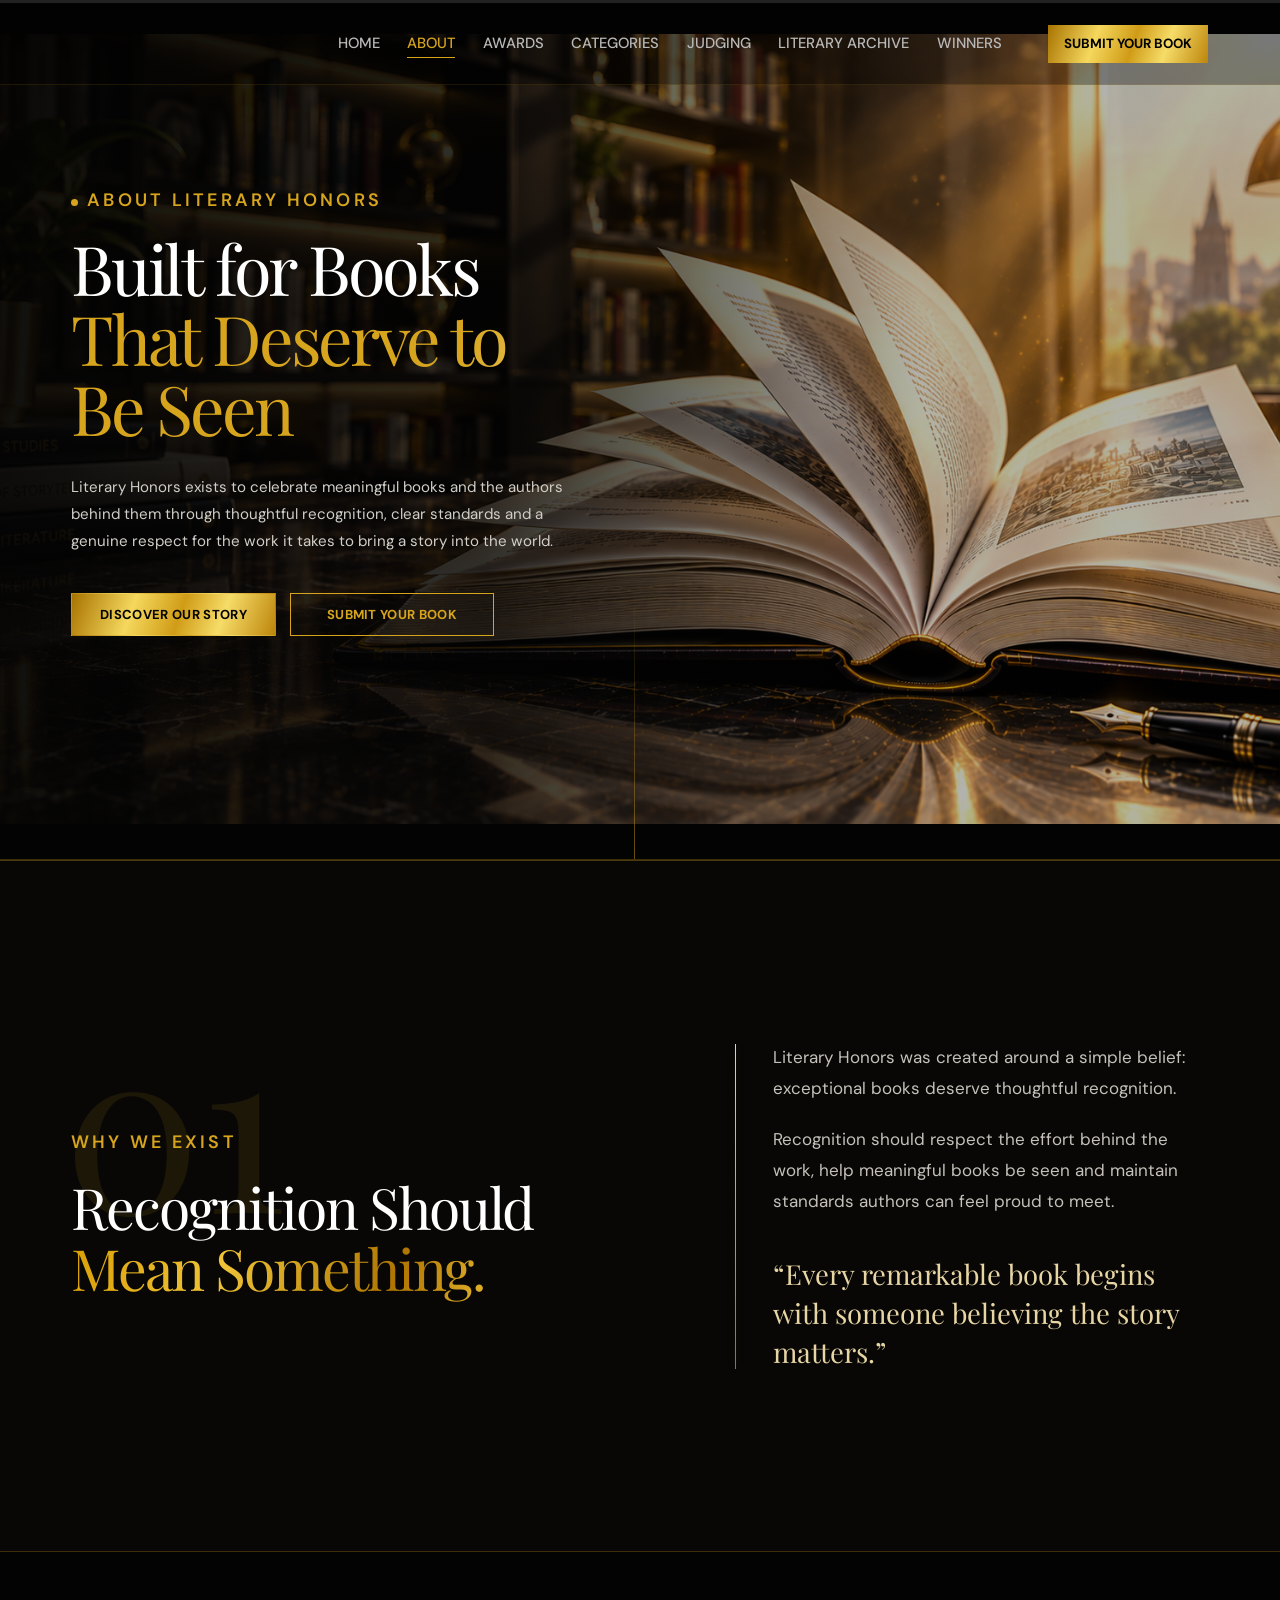
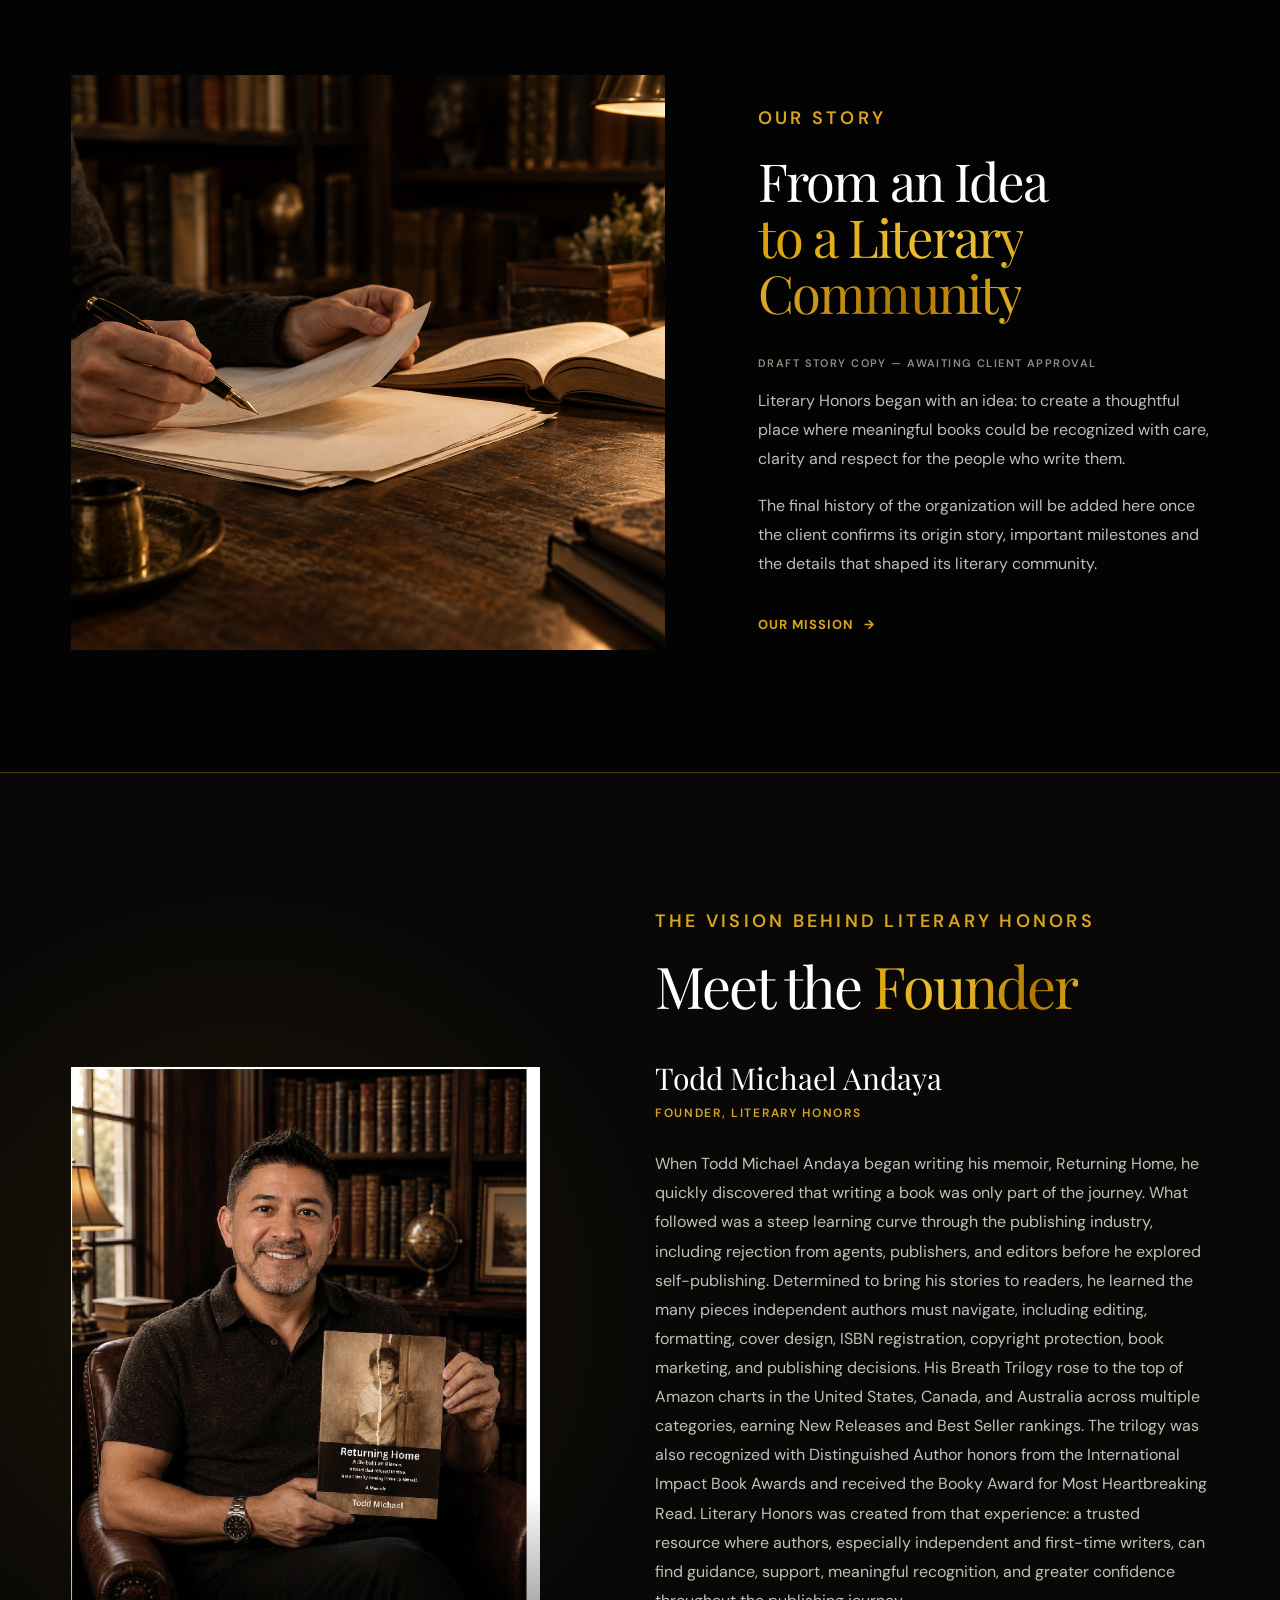
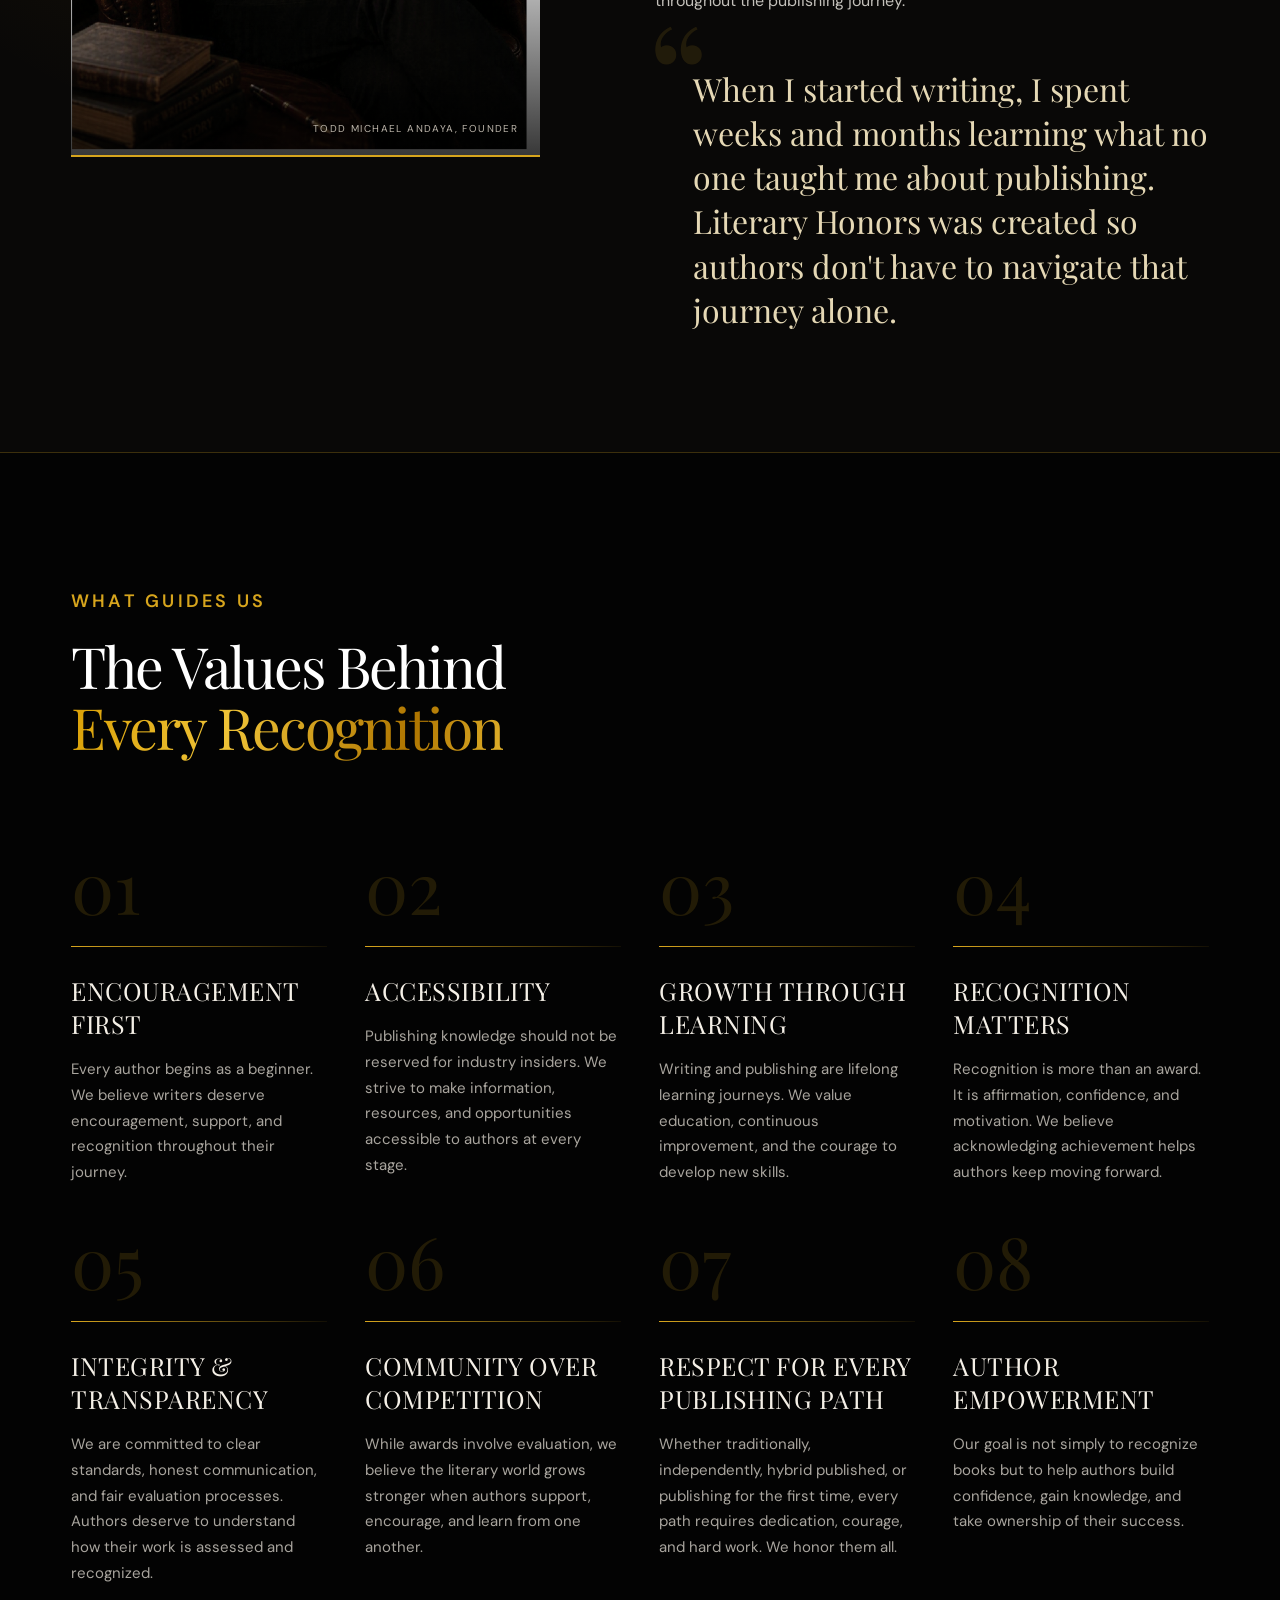
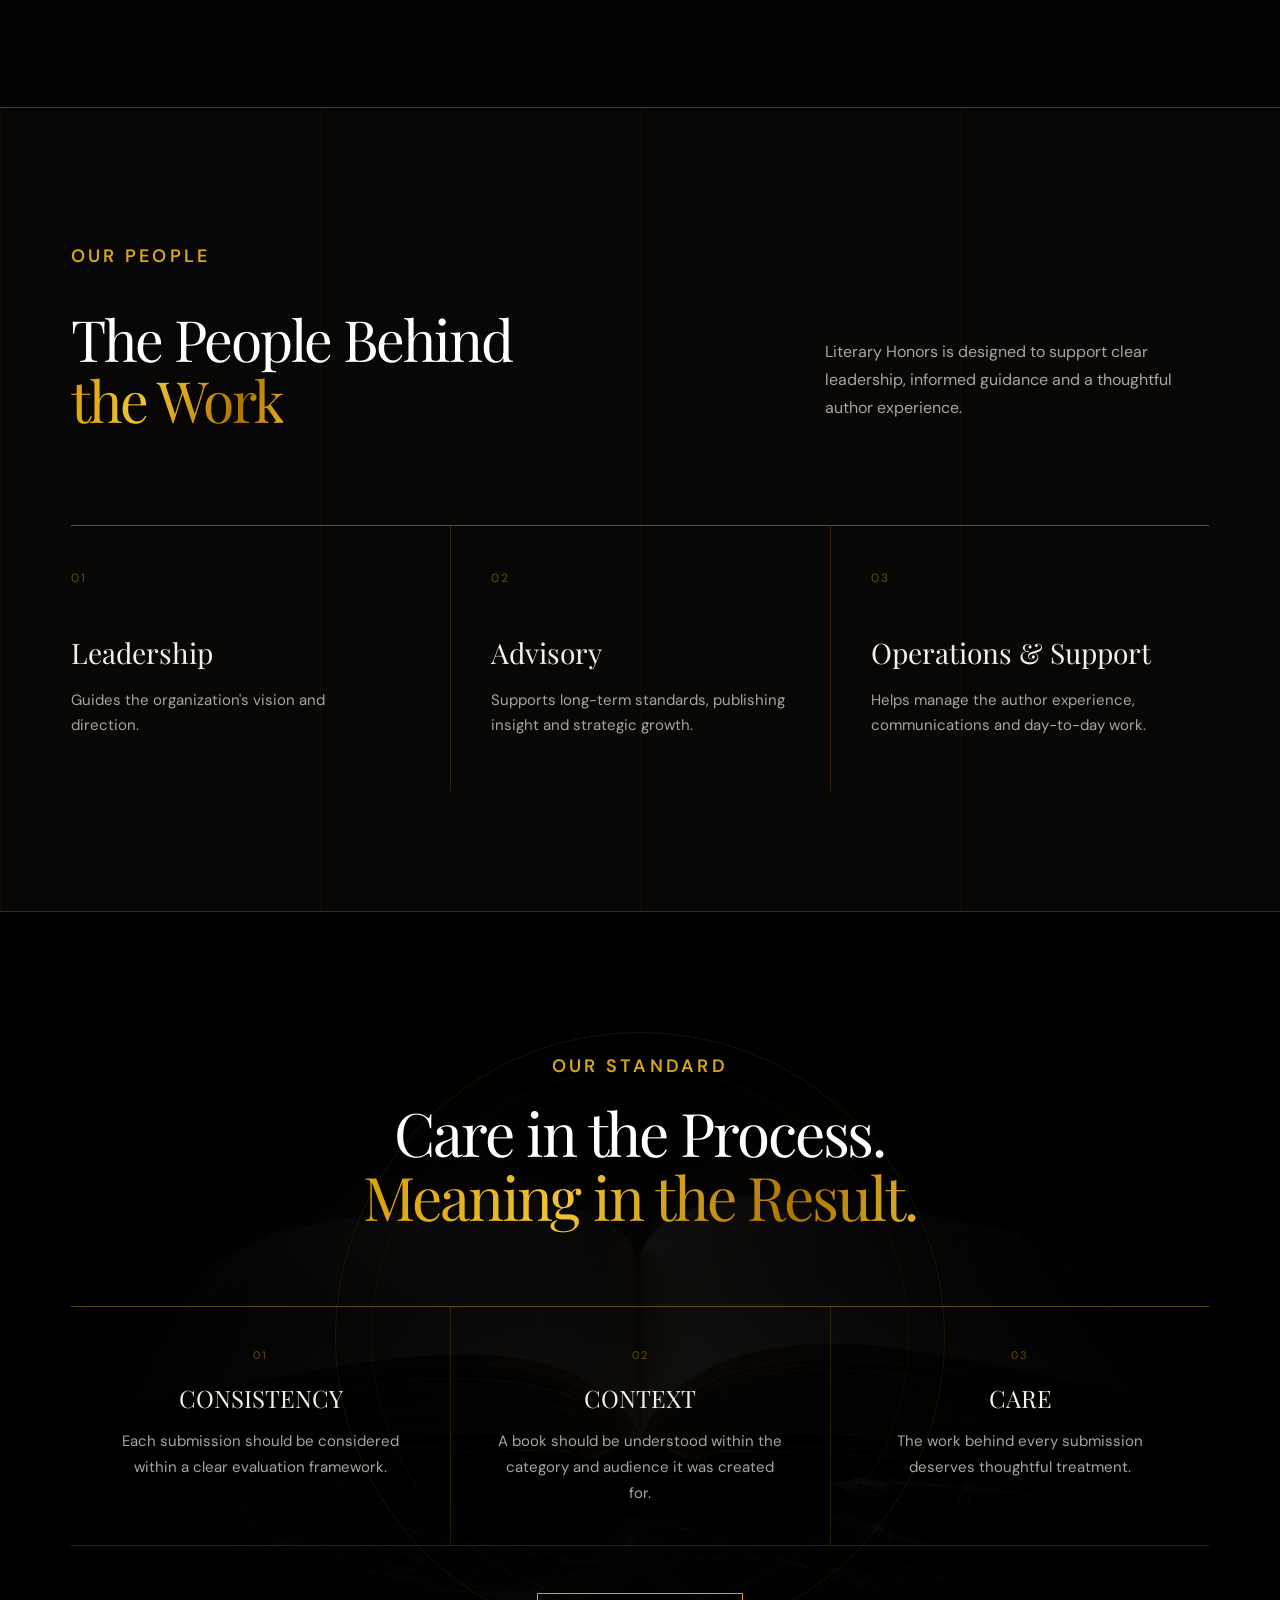
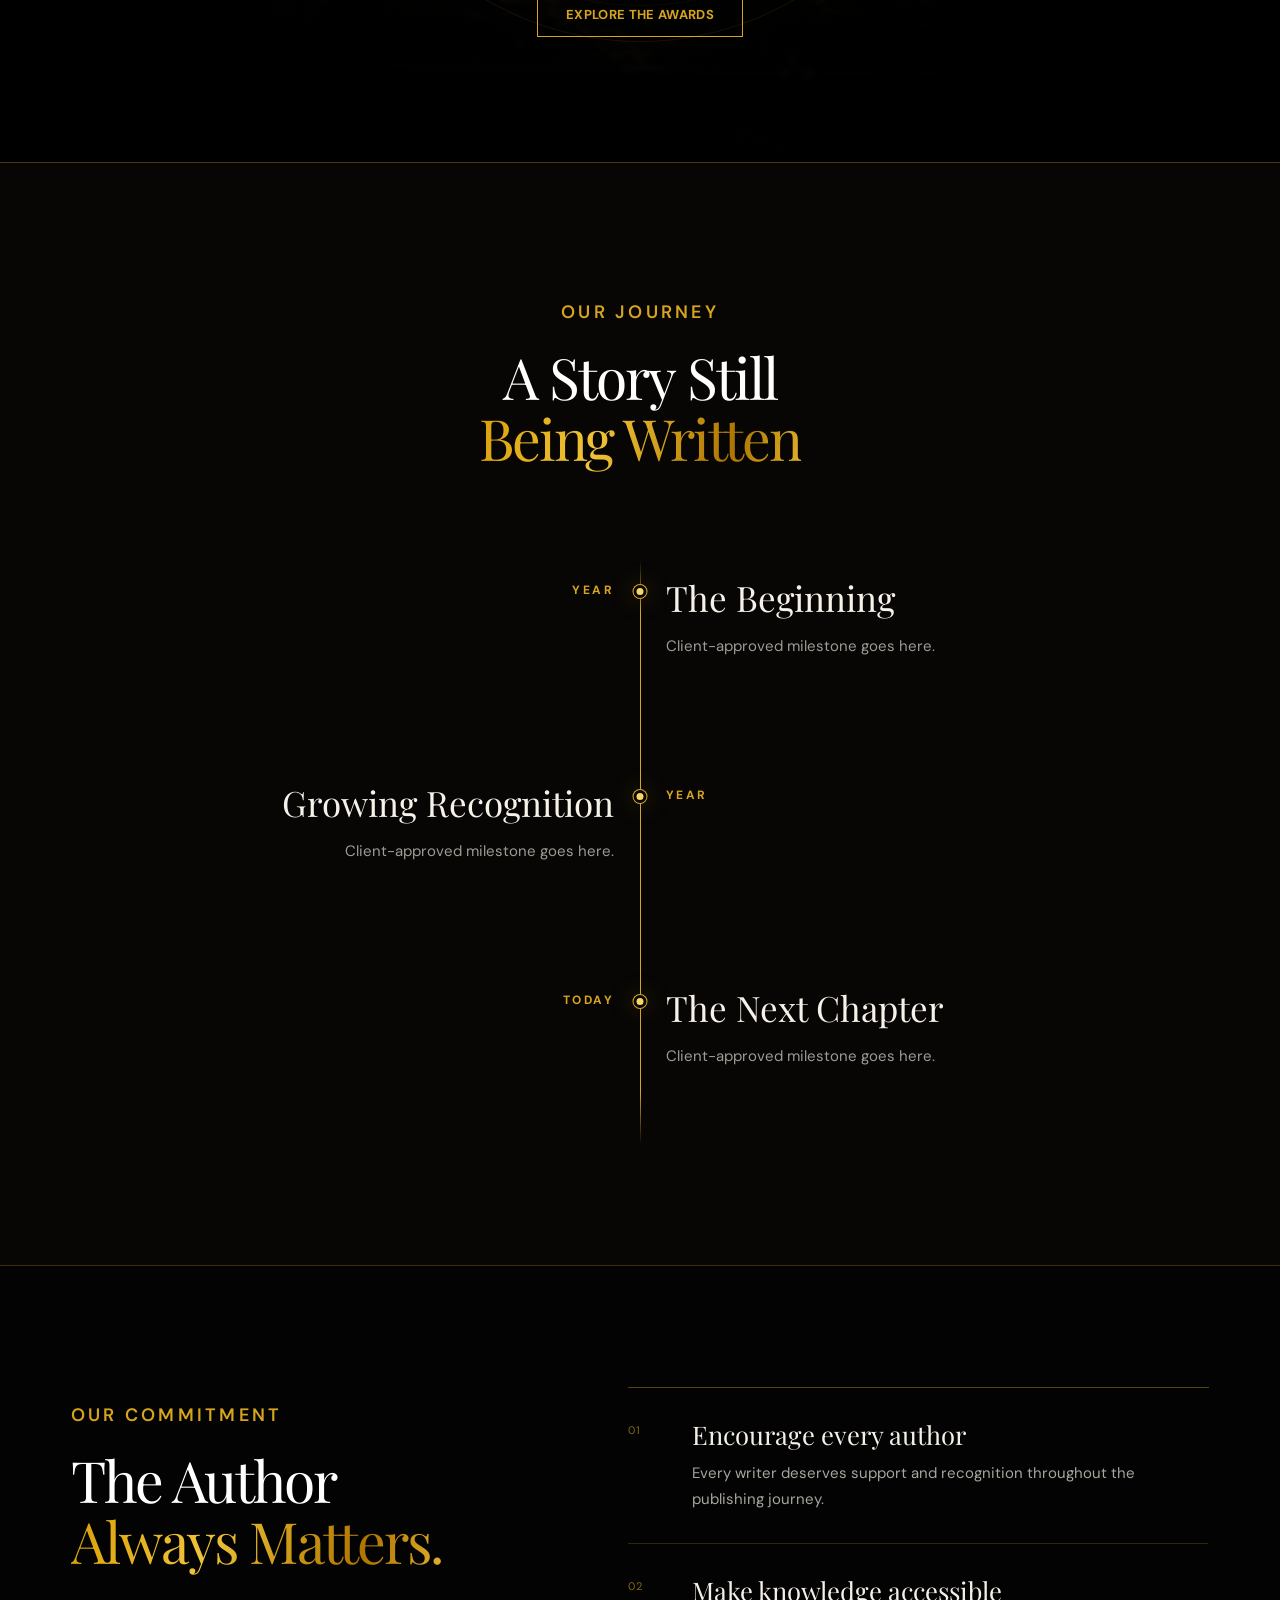
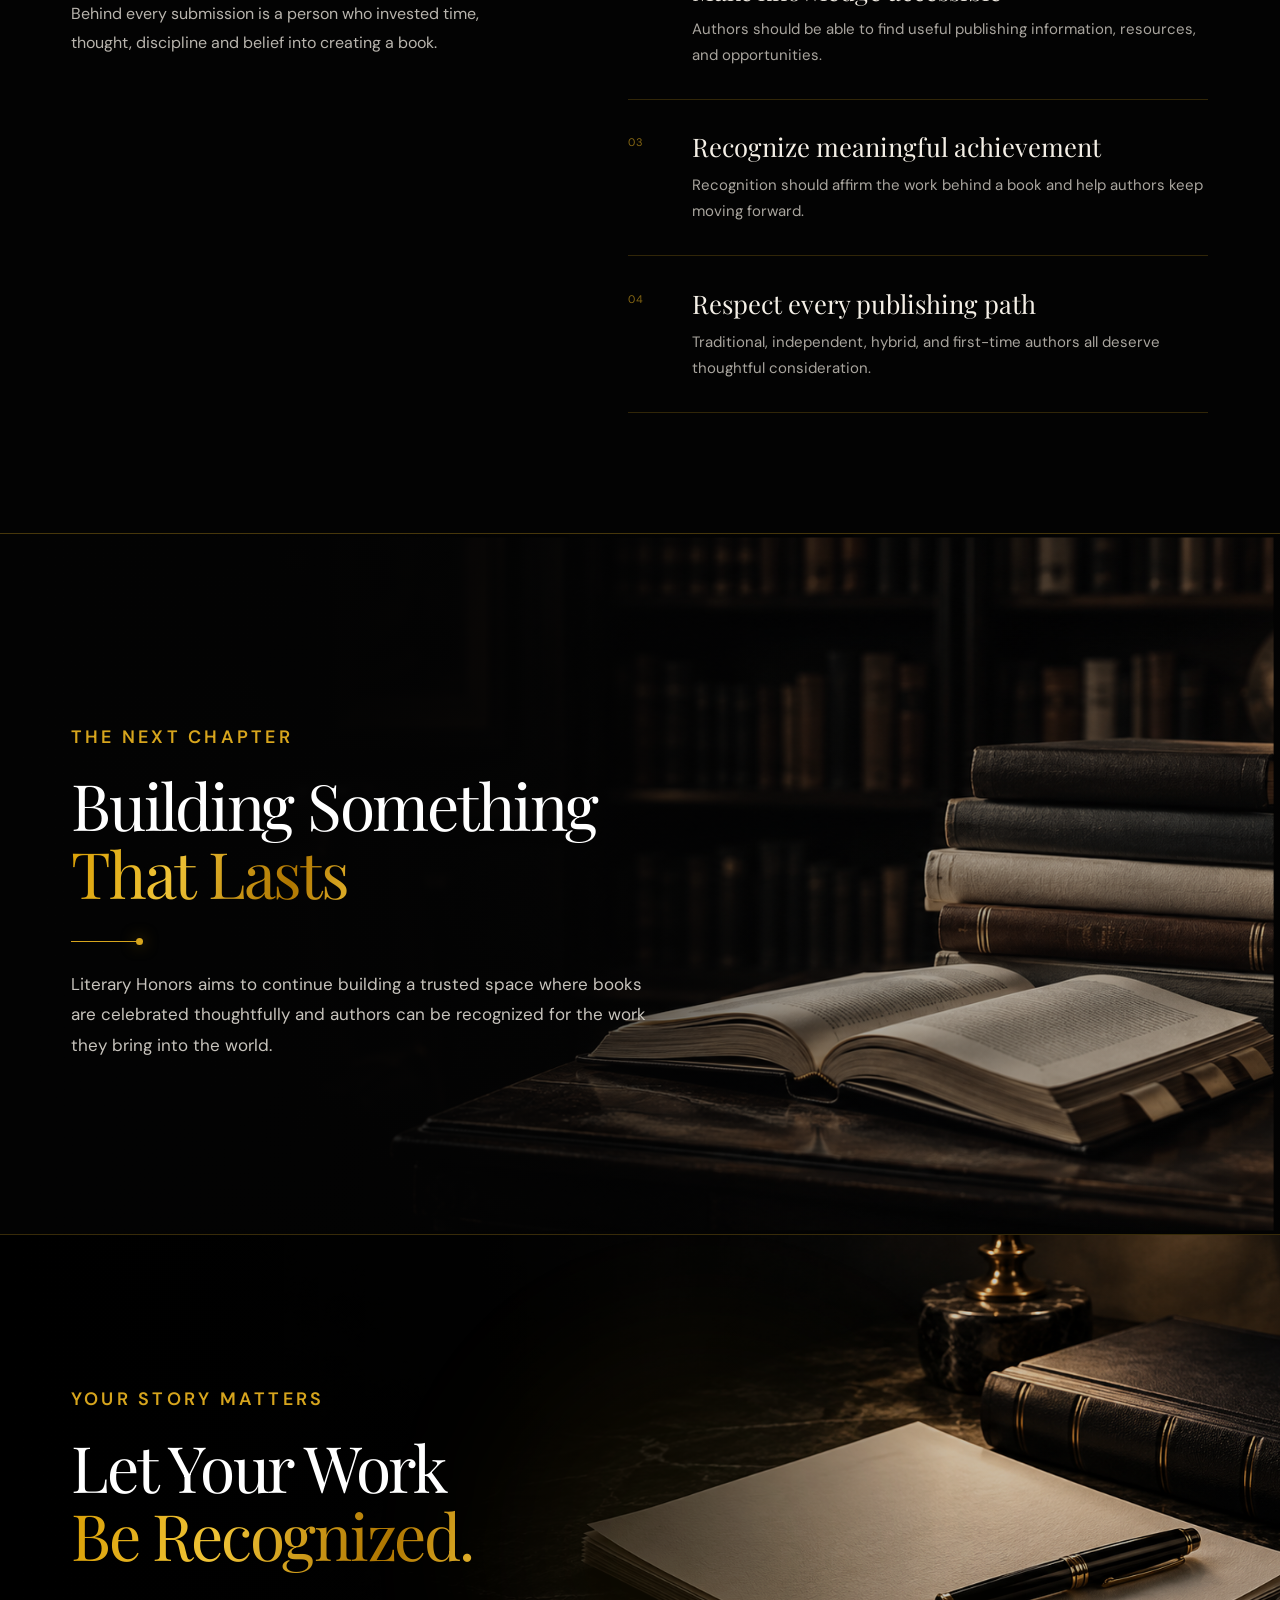
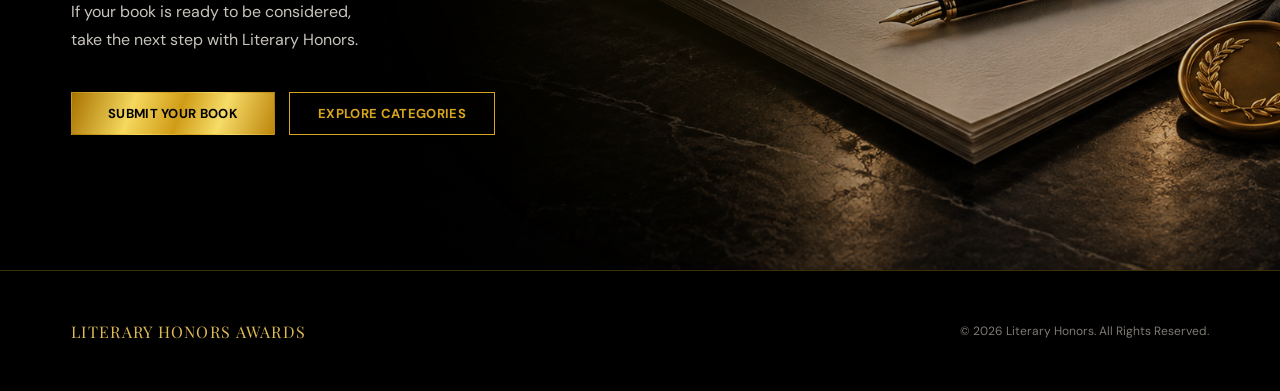
==== about.html @ 7ea488b2 "Add Literary Honors website" ====
<!doctype html>
<html lang="en">

<head>
    <meta charset="UTF-8">
    <meta name="viewport" content="width=device-width, initial-scale=1.0">
    <meta name="description" content="Learn about the purpose, values and people behind Literary Honors Book Awards.">
    <title>About | Literary Honors Book Awards</title>
    <link rel="preconnect" href="https://fonts.googleapis.com">
    <link rel="preconnect" href="https://fonts.gstatic.com" crossorigin>
    <link
        href="https://fonts.googleapis.com/css2?family=DM+Sans:wght@400;500;600;700&family=Playfair+Display:wght@400;500&display=swap"
        rel="stylesheet">
    <link rel="stylesheet" href="assets/css/style.css?v=cat-index-1">
    <link rel="stylesheet" href="assets/css/about.css">
</head>

<body class="about-page">
    <header class="site-header">
        <div class="site-container header-inner">
            <nav class="main-navigation" aria-label="Main navigation">
                <a class="navigation-link" href="index.html#home">Home</a>
                <a class="navigation-link active" href="about.html" aria-current="page">About</a>
                <a class="navigation-link" href="awards.html">Awards</a>
                <a class="navigation-link" href="categories.html">Categories</a>
                <a class="navigation-link" href="judging.html">Judging</a>
                <a class="navigation-link" href="literary-archive.html">Literary Archive</a>
                <a class="navigation-link" href="winners.html">Winners</a>
                <a class="header-cta" href="index.html#submit">Submit Your Book</a>
            </nav>
        </div>
    </header>

    <main>
        <section class="about-hero" aria-labelledby="about-hero-title">
            <div class="content-container about-hero-inner">
                <div class="about-hero-copy">
                    <p class="section-eyebrow hero-eyebrow">About Literary Honors</p>
                    <h1 id="about-hero-title">
                        <span class="hero-heading-line">Built for Books</span>
                        <span class="hero-heading-line hero-heading-gold gold-text">That Deserve to Be Seen</span>
                    </h1>
                    <!-- Placeholder brand copy; replace after client approval. -->
                    <p class="about-hero-description">Literary Honors exists to celebrate meaningful books and the
                        authors behind them through thoughtful recognition, clear standards and a genuine respect for
                        the work it takes to bring a story into the world.</p>
                    <div class="about-hero-actions">
                        <a class="button button-primary" href="#our-story">Discover Our Story</a>
                        <a class="button button-secondary" href="index.html#submit">Submit Your Book</a>
                    </div>
                </div>

                <figure class="about-hero-media" aria-hidden="true">

                    <img src="assets/images/about-open-book.png" alt="" width="1536" height="1024">

                </figure>
            </div>
        </section>

        <section class="purpose-section section-divider" aria-labelledby="purpose-title">
            <div class="content-container purpose-layout">
                <header class="purpose-heading" data-reveal="left">
                    <p class="section-eyebrow">Why We Exist</p>
                    <h2 id="purpose-title">Recognition Should<br><span class="gold-text">Mean Something.</span></h2>
                    <span class="purpose-number" aria-hidden="true">01</span>
                </header>
                <div class="purpose-copy" id="purpose-copy" data-reveal="right"></div>
            </div>
        </section>

        <section class="story-section" id="our-story" aria-labelledby="story-title">
            <div class="content-container story-layout">
                <figure class="story-media" data-reveal="scale">
                    <!-- Temporary generated imagery; replace with client-approved photography. -->
                    <img src="assets/images/about-story-placeholder.png"
                        alt="An author reviewing manuscript pages beside an open book" width="1536" height="1024"
                        loading="lazy">
                </figure>
                <div class="story-copy" data-reveal="up">
                    <p class="section-eyebrow">Our Story</p>
                    <h2 id="story-title">From an Idea<br><span class="gold-text">to a Literary Community</span></h2>
                    <div id="story-body"></div>
                    <a class="editorial-link" href="#our-standard">Our Mission <span aria-hidden="true">→</span></a>
                </div>
            </div>
        </section>

        <section class="founder-section section-divider" aria-labelledby="founder-title">
            <div class="content-container founder-layout">
                <figure class="founder-media" data-reveal="left">
                    <img src="assets/images/founder-todd-michael-andaya.png"
                        alt="Todd Michael Andaya, Founder of Literary Honors" width="650" height="950"
                        loading="lazy">
                    <figcaption>Todd Michael Andaya, Founder</figcaption>
                </figure>
                <div class="founder-copy" data-reveal="right">
                    <p class="section-eyebrow">The Vision Behind Literary Honors</p>
                    <h2 id="founder-title">Meet the <span class="gold-text">Founder</span></h2>
                    <div id="founder-details"></div>
                </div>
            </div>
        </section>

        <section class="values-section" aria-labelledby="values-title">
            <div class="content-container">
                <header class="about-section-heading" data-reveal="up">
                    <p class="section-eyebrow">What Guides Us</p>
                    <h2 id="values-title">The Values Behind<br><span class="gold-text">Every Recognition</span></h2>
                </header>
                <div class="values-grid" id="values-grid"></div>
            </div>
        </section>

        <section class="people-section section-divider" aria-labelledby="people-title">
            <div class="content-container">
                <header class="about-section-heading people-heading" data-reveal="up">
                    <p class="section-eyebrow">Our People</p>
                    <h2 id="people-title">The People Behind<br><span class="gold-text">the Work</span></h2>
                    <p>Literary Honors is designed to support clear leadership, informed guidance and a thoughtful
                        author experience.</p>
                </header>
                <div class="people-grid" id="people-grid"></div>
            </div>
        </section>

        <section class="standards-section" id="our-standard" aria-labelledby="standards-title">
            <img class="standards-backdrop" src="assets/images/about-open-book.png" alt="" width="1536" height="1024"
                loading="lazy" aria-hidden="true">
            <div class="standards-ring" aria-hidden="true"></div>
            <div class="content-container standards-inner">
                <header class="standards-heading" data-reveal="up">
                    <p class="section-eyebrow">Our Standard</p>
                    <h2 id="standards-title">Care in the Process.<br><span class="gold-text">Meaning in the
                            Result.</span></h2>
                </header>
                <div class="standards-grid" id="standards-grid"></div>
                <a class="button button-secondary" href="awards.html" data-reveal="up">Explore the Awards</a>
            </div>
        </section>

        <section class="journey-section section-divider" aria-labelledby="journey-title">
            <div class="content-container">
                <header class="about-section-heading journey-heading" data-reveal="up">
                    <p class="section-eyebrow">Our Journey</p>
                    <h2 id="journey-title">A Story Still<br><span class="gold-text">Being Written</span></h2>
                </header>
                <div class="journey-timeline" id="journey-timeline" data-reveal="fade"></div>
            </div>
        </section>

        <section class="commitment-section" aria-labelledby="commitment-title">
            <div class="content-container commitment-layout">
                <header class="commitment-heading" data-reveal="left">
                    <p class="section-eyebrow">Our Commitment</p>
                    <h2 id="commitment-title">The Author<br><span class="gold-text">Always Matters.</span></h2>
                    <p>Behind every submission is a person who invested time, thought, discipline and belief into
                        creating a book.</p>
                </header>
                <div class="commitment-list" id="commitment-list"></div>
            </div>
        </section>

        <section class="future-section section-divider" aria-labelledby="future-title">
            <img src="assets/images/categories-hero.png" alt="Open books in a warmly lit library" width="2017"
                height="780" loading="lazy">
            <div class="content-container future-inner">
                <div class="future-copy" data-reveal="scale">
                    <p class="section-eyebrow">The Next Chapter</p>
                    <h2 id="future-title">Building Something<br><span class="gold-text">That Lasts</span></h2>
                    <span class="future-rule" aria-hidden="true"></span>
                    <p id="future-body"></p>
                </div>
            </div>
        </section>

        <section class="about-final-cta" aria-labelledby="final-cta-title">
            <img src="assets/images/awards-submit-cta.png" alt="" width="1967" height="799" loading="lazy"
                aria-hidden="true">
            <div class="content-container final-cta-inner">
                <div class="final-cta-copy" data-reveal="left">
                    <p class="section-eyebrow">Your Story Matters</p>
                    <h2 id="final-cta-title">Let Your Work<br><span class="gold-text">Be Recognized.</span></h2>
                    <p>If your book is ready to be considered,<br>take the next step with Literary Honors.</p>
                    <div class="final-cta-actions">
                        <a class="button button-primary" href="index.html#submit">Submit Your Book</a>
                        <a class="button button-secondary" href="categories.html">Explore Categories</a>
                    </div>
                </div>
            </div>
        </section>
    </main>

    <footer class="site-footer">
        <div class="content-container footer-inner">
            <p>Literary Honors Awards</p>
            <span>&copy; 2026 Literary Honors. All Rights Reserved.</span>
        </div>
    </footer>

    <script src="assets/js/about-data.js" defer></script>
    <script src="assets/js/about.js" defer></script>
    <script src="assets/js/script.js" defer></script>
</body>

</html>
---- assets/css/style.css ----
:root {
    --black: #030303;
    --white: #ffffff;
    --muted-white: #d6d6d6;
    --gold: #d7a51d;
    --gold-light: #f5d85d;
    --gold-dark: #a87300;
    --content-width: 1440px;
}

*,
*::before,
*::after {
    box-sizing: border-box;
}

html {
    scroll-behavior: smooth;
}

body {
    margin: 0;
    overflow-x: hidden;
    background: var(--black);
    color: var(--white);
    font-family: "DM Sans", Arial, sans-serif;
    -webkit-font-smoothing: antialiased;
}

a {
    color: inherit;
    text-decoration: none;
}

.site-container {
    width: 100%;
    max-width: var(--content-width);
    margin-inline: auto;
    padding-inline: clamp(20px, 5.625vw, 81px);
}

.site-header {
    position: fixed;
    z-index: 1000;
    top: 0;
    right: 0;
    left: 0;
    height: clamp(63px, 6.667vw, 96px);
    border-top: 3px solid rgba(255, 255, 255, 0.13);
    border-bottom: 1px solid rgba(215, 165, 29, 0.13);
    background: rgba(0, 0, 0, 0.32);
}

.header-inner {
    display: flex;
    height: 100%;
    align-items: center;
    justify-content: flex-end;
}

.main-navigation {
    display: flex;
    align-items: center;
    gap: clamp(20px, 2.153vw, 31px);
    font-family: "DM Sans", Arial, sans-serif;
}

.navigation-link {
    position: relative;
    color: #b9b9b9;
    font-size: clamp(10px, 1.154vw, 16.62px);
    font-weight: 500;
    line-height: 1;
    text-transform: uppercase;
    transition: color 180ms ease;
}

.navigation-link:hover,
.navigation-link.active {
    color: var(--gold);
}

.navigation-link.active::after {
    position: absolute;
    right: 0;
    bottom: -7px;
    left: 0;
    height: 1px;
    background: var(--gold);
    content: "";
}

.header-cta,
.button-primary {
    background: linear-gradient(
        110deg,
        var(--gold-dark),
        var(--gold-light) 30%,
        #d09c17 53%,
        #f6dc68 73%,
        #bd850b
    );
    color: #030303;
}

.header-cta {
    display: inline-flex;
    min-width: clamp(117px, 12.292vw, 177px);
    height: clamp(28px, 2.986vw, 43px);
    white-space: nowrap;
    align-items: center;
    justify-content: center;
    margin-left: clamp(14px, 1.458vw, 21px);
    padding: clamp(7px, 0.729vw, 10.5px) clamp(12px, 1.25vw, 18px);
    font-size: clamp(9px, 1.042vw, 15px);
    font-weight: 700;
    line-height: 1;
    text-transform: uppercase;
}

.hero {
    --hero-bg-x: 0px;
    --hero-bg-y: 0px;
    --hero-mid-x: 0px;
    --hero-mid-y: 0px;
    --hero-fore-x: 0px;
    --hero-fore-y: 0px;
    --hero-light-x: 0px;
    --hero-light-y: 0px;
    --hero-specular-x: 0px;
    --hero-specular-y: 0px;
    --hero-reflection-x: 0px;
    --hero-reflection-y: 0px;
    --hero-rotate-x: 0deg;
    --hero-rotate-y: 0deg;
    position: relative;
    height: min(62.778vw, 100svh, 904px);
    min-height: 594px;
    overflow: hidden;
    isolation: isolate;
    padding-top: clamp(63px, 6.667vw, 96px);
    background-color: var(--black);
    background-image: url("../images/hero-section-image.jpeg");
    background-position: center;
    background-repeat: no-repeat;
    background-size: cover;
}

.hero-visual,
.hero-vignette {
    position: absolute;
    inset: 0;
    pointer-events: none;
}

.hero-visual {
    z-index: 0;
    overflow: hidden;
}

.hero-vignette {
    z-index: 6;
    background:
        linear-gradient(0deg, rgba(0, 0, 0, 0.32) 0%, transparent 29%),
        linear-gradient(
            90deg,
            rgba(0, 0, 0, 0.95) 0%,
            rgba(0, 0, 0, 0.82) 32%,
            rgba(0, 0, 0, 0.4) 58%,
            rgba(0, 0, 0, 0.08) 100%
        );
}

.hero-inner {
    position: relative;
    z-index: 1;
    display: flex;
    height: 100%;
    align-items: center;
    pointer-events: none;
}

.hero-content {
    margin-top: clamp(1px, 0.104vw, 1.5px);
    pointer-events: auto;
}

.hero-title {
    margin: 0;
    font-family: "Playfair Display", Georgia, serif;
    font-size: clamp(60px, 6.44vw, 92.73px);
    font-weight: 400;
    letter-spacing: clamp(-2.75px, -0.191vw, -1.8px);
    line-height: 1.046;
}

.hero-title > span {
    display: block;
}

.hero-title > span:first-child {
    min-height: 1.046em;
    white-space: nowrap;
}

.hero-title > .gold-text {
    opacity: 0;
    transform: translateY(18px);
    animation: hero-copy-enter 720ms cubic-bezier(0.22, 1, 0.36, 1) 200ms forwards;
}

.gold-text {
    background: linear-gradient(
        105deg,
        #d99f05,
        #efc337 37%,
        #ae7500 78%,
        #e1b12b
    );
    background-clip: text;
    color: transparent;
    -webkit-background-clip: text;
    -webkit-text-fill-color: transparent;
}

.hero-description {
    margin: clamp(23px, 2.431vw, 35px) 0 0;
    color: var(--white);
    font-size: clamp(13px, 1.389vw, 20px);
    font-weight: 500;
    line-height: 1.7;
    opacity: 0;
    transform: translateY(10px);
    animation: hero-copy-enter 680ms cubic-bezier(0.22, 1, 0.36, 1) 300ms forwards;
}

.hero-actions {
    display: flex;
    gap: clamp(10px, 1.042vw, 15px);
    margin-top: clamp(27px, 2.847vw, 41px);
    opacity: 0;
    transform: translateY(8px);
    animation: hero-copy-enter 640ms cubic-bezier(0.22, 1, 0.36, 1) 400ms forwards;
}

@keyframes hero-copy-enter {
    to {
        opacity: 1;
        transform: translateY(0);
    }
}

.button {
    display: inline-flex;
    height: clamp(32px, 3.403vw, 49px);
    align-items: center;
    justify-content: center;
    border: 1px solid transparent;
    font-size: clamp(11px, 1.31vw, 18.86px);
    font-weight: 700;
    line-height: 1;
    text-transform: uppercase;
    transition: filter 180ms ease, border-color 180ms ease;
}

.button-primary {
    width: clamp(165px, 17.431vw, 251px);
    padding: clamp(9px, 0.938vw, 13.5px) clamp(18px, 1.875vw, 27px);
}

.button-secondary {
    width: clamp(199px, 21.042vw, 303px);
    border-color: var(--gold);
    color: var(--gold);
    padding: clamp(8px, 0.833vw, 12px) clamp(20px, 2.083vw, 30px);
}

.header-cta:hover,
.button-primary:hover {
    filter: brightness(1.1);
}

.button-secondary:hover {
    border-color: var(--gold-light);
}

a:focus-visible {
    outline: 2px solid var(--gold-light);
    outline-offset: 3px;
}

@media (max-width: 800px) {
    .site-container {
        padding-inline: 20px;
    }

    .navigation-link {
        display: none;
    }

    .header-cta {
        margin-left: 0;
    }

    .hero {
        height: 100svh;
        min-height: 650px;
    }

    .hero-vignette {
        background: rgba(0, 0, 0, 0.42);
    }

    .hero-title {
        font-size: clamp(42px, 12vw, 58px);
        letter-spacing: -1.2px;
    }

    .hero-description {
        max-width: 430px;
    }

    .hero-description br {
        display: none;
    }
}

@media (max-width: 460px) {
    .hero-actions {
        align-items: flex-start;
        flex-direction: column;
    }
}

/* Shared homepage sections */

.svg-definitions {
    position: absolute;
    width: 0;
    height: 0;
    overflow: hidden;
}

.sr-only {
    position: absolute;
    width: 1px;
    height: 1px;
    padding: 0;
    margin: -1px;
    overflow: hidden;
    clip: rect(0, 0, 0, 0);
    white-space: nowrap;
    border: 0;
}

.content-container {
    width: 100%;
    max-width: 1440px;
    margin-inline: auto;
    padding-inline: clamp(24px, 5.556vw, 80px);
}

.section-divider {
    border-top: 1px solid rgba(215, 165, 29, 0.32);
    border-bottom: 1px solid rgba(215, 165, 29, 0.25);
}

.section-eyebrow {
    color: var(--gold);
    font-size: 18px;
    font-weight: 600;
    letter-spacing: 0.18em;
    line-height: 1.2;
    text-transform: uppercase;
    

}

.section-eyebrow.light {
    color: var(--white);
    letter-spacing: 0.3em;
}

.section-body {
    color: var(--muted-white);
    font-size: 16px;
    line-height: 1.75;
}

.stats-section {
    position: relative;
    z-index: 2;
    min-height: clamp(80px, 5.694vw, 3px);
    color: #020202;
    background: linear-gradient(100deg, #a77708 0%, #d7a51d 27%, #f3cf50 48%, #ad7909 72%, #e2b829 100%);
}

.stats-grid {
    display: grid;
    min-height: inherit;
    grid-template-columns: repeat(4, 1fr);
    align-items: center;
}

.stat-item {
    display: flex;
    padding: 12px 0;
    align-items: center;
    flex-direction: column;
    justify-content: center;
    text-align: center;
}

.stat-item strong {
    font-family: "Playfair Display", Georgia, serif;
    font-size: clamp(28px, 2.778vw, 40px);
    font-weight: 400;
    line-height: 1;
}

.stat-item strong small {
    font-size: 0.55em;
    font-weight: 400;
}

.stat-item span {
    margin-top: 10px;
    font-size: clamp(10px, 0.833vw, 12px);
    font-weight: 700;
    line-height: 1;
    text-transform: uppercase;
}

.award-value-section {
    position: relative;
    overflow: hidden;
    padding: 34px 0 112px;
    background:
        radial-gradient(circle at 50% 0%, rgba(164, 111, 0, 0.17), transparent 34%),
        #030303;
}

.section-heading.centered {
    text-align: center;
}

.ornament-line {
    position: relative;
    display: block;
    width: 250px;
    height: 12px;
    margin: 12px auto 15px;
}

.ornament-line::before,
.ornament-line::after {
    position: absolute;
    top: 5px;
    width: 46%;
    height: 1px;
    background: linear-gradient(90deg, transparent, var(--gold));
    content: "";
}

.ornament-line::before {
    left: 0;
}

.ornament-line::after {
    right: 0;
    transform: scaleX(-1);
}

.ornament-line i,
.ornament-line i::before,
.ornament-line i::after {
    position: absolute;
    width: 7px;
    height: 7px;
    border: 1px solid var(--gold);
    transform: rotate(45deg);
}

.ornament-line i {
    top: 2px;
    left: calc(50% - 3px);
}

.ornament-line i::before,
.ornament-line i::after {
    top: -1px;
    content: "";
}

.ornament-line i::before {
    left: -8px;
}

.ornament-line i::after {
    right: -8px;
}

.section-heading h2,
.categories-heading h2,
.about-copy h2,
.submit-content h2 {
    margin: 0;
    font-family: "Playfair Display", Georgia, serif;
    font-size: clamp(38px, 4.167vw, 60px);
    font-weight: 400;
    letter-spacing: -0.02em;
    line-height: 1.06;
}

.small-ornament {
    position: relative;
    display: block;
    width: 115px;
    height: 10px;
    margin: 16px auto 12px;
}

.small-ornament::before {
    position: absolute;
    top: 4px;
    left: 0;
    width: 100%;
    height: 1px;
    background: linear-gradient(90deg, transparent, var(--gold), transparent);
    content: "";
}

.small-ornament::after {
    position: absolute;
    top: 1px;
    left: calc(50% - 3px);
    width: 7px;
    height: 7px;
    border: 1px solid var(--gold);
    background: #050505;
    content: "";
    transform: rotate(45deg);
}

.section-intro {
    margin: 0;
    color: #c7c3bd;
    font-size: 16px;
    line-height: 1.6;
}

.benefit-grid {
    display: grid;
    grid-template-columns: repeat(2, minmax(0, 1fr));
    gap: 28px;
    margin-top: 34px;
}

.benefit-card {
    min-height: 650px;
    overflow: hidden;
    background: url("../images/wlh-card-back.png") center / 100% 100% no-repeat;
}

.card-content {
    display: flex;
    min-height: 650px;
    padding: 34px 57px 34px;
    flex-direction: column;
}

.card-label {
    display: inline-flex;
    width: fit-content;
    min-width: 220px;
    height: 48px;
    align-items: center;
    border: 1px solid rgba(224, 180, 64, 0.8);
    color: #e9cc7a;
    letter-spacing: 0.16em;
    text-transform: uppercase;
}

.card-label svg {
    width: 55px;
    height: 100%;
    padding: 9px 12px;
    border-right: 1px solid rgba(224, 180, 64, 0.8);
    fill: none;
    stroke: currentColor;
    stroke-linecap: round;
    stroke-linejoin: round;
    stroke-width: 1.4;
}

.card-label span {
    padding: 0 17px;
    font-size: 14px;
}

.benefit-card h3 {
    margin: 24px 0 0;
    font-family: "Playfair Display", Georgia, serif;
    font-size: clamp(28px, 2.431vw, 35px);
    font-weight: 400;
    line-height: 1.08;
}

.title-rule {
    display: block;
    width: 90px;
    height: 8px;
    margin: 17px 0 14px;
    background: linear-gradient(90deg, var(--gold) 0 43%, transparent 43% 54%, var(--gold) 54% 100%);
    opacity: 0.82;
}

.card-description {
    max-width: 410px;
    margin: 0;
    color: #d5d2cd;
    font-size: 14px;
    line-height: 1.48;
}

.benefit-list {
    display: grid;
    gap: 11px;
    margin: 24px 0 0;
    padding: 0;
    list-style: none;
}

.benefit-list li {
    display: flex;
    align-items: center;
    gap: 17px;
}

.feature-icon {
    display: inline-flex;
    width: 48px;
    height: 48px;
    flex: 0 0 48px;
    align-items: center;
    justify-content: center;
    border: 1px solid rgba(231, 194, 96, 0.72);
    border-radius: 50%;
    color: #e8bd44;
}

.feature-icon svg {
    width: 27px;
    height: 27px;
    fill: none;
    stroke: currentColor;
    stroke-linecap: round;
    stroke-linejoin: round;
    stroke-width: 1.5;
}

.benefit-list li > span:last-child {
    color: #cfcbc5;
    font-size: 12px;
    line-height: 1.35;
}

.benefit-list strong {
    display: block;
    margin-bottom: 5px;
    color: #e9c76b;
    font-size: 13px;
    font-weight: 500;
    letter-spacing: 0.1em;
    text-transform: uppercase;
}

.outline-cta {
    display: flex;
    width: min(350px, 100%);
    height: 55px;
    align-items: center;
    justify-content: space-between;
    margin-top: auto;
    padding: 0 39px;
    border: 1px solid rgba(231, 194, 96, 0.78);
    color: #e8cc81;
    font-size: 13px;
    letter-spacing: 0.18em;
    text-transform: uppercase;
    transition: border-color 180ms ease, background-color 180ms ease;
}

.outline-cta span {
    font-size: 24px;
    letter-spacing: 0;
}

.outline-cta:hover {
    border-color: var(--gold-light);
    background: rgba(215, 165, 29, 0.06);
}

.gallery-section {
    height: 500px;
    overflow: hidden;
    container-type: size;
    background: #000;
}

.gallery-section img {
    --gallery-image-height: max(100cqh, calc(100cqw * 916 / 1717));
    --gallery-image-top: calc((100cqh - var(--gallery-image-height)) * 0.49);
    --gallery-top-line-start: calc(var(--gallery-image-top) + var(--gallery-image-height) * 144 / 916);
    --gallery-top-line-end: calc(var(--gallery-image-top) + var(--gallery-image-height) * 164 / 916);
    --gallery-bottom-line-start: calc(var(--gallery-image-top) + var(--gallery-image-height) * 752 / 916);
    --gallery-bottom-line-end: calc(var(--gallery-image-top) + var(--gallery-image-height) * 773 / 916);
    width: 100%;
    height: 100%;
    object-fit: cover;
    object-position: center 49%;
    mask-image: linear-gradient(
        to bottom,
        #000 0,
        #000 var(--gallery-top-line-start), transparent var(--gallery-top-line-start),
        transparent var(--gallery-top-line-end), #000 var(--gallery-top-line-end),
        #000 var(--gallery-bottom-line-start), transparent var(--gallery-bottom-line-start),
        transparent var(--gallery-bottom-line-end), #000 var(--gallery-bottom-line-end),
        #000 100%
    );
}

.categories-section {
    position: relative;
    overflow: hidden;
    padding: 104px 0 98px;
    background:
        radial-gradient(circle at 0% 100%, rgba(178, 125, 15, 0.2), transparent 37%),
        radial-gradient(circle at 100% 0%, rgba(130, 88, 0, 0.16), transparent 34%),
        #020202;
}

.categories-heading {
    display: flex;
    align-items: flex-end;
    justify-content: space-between;
    gap: 40px;
}

.categories-heading h2 {
    margin-top: 27px;
    font-size: clamp(40px, 3.819vw, 55px);
}

.category-search {
    display: flex;
    width: 320px;
    height: 43px;
    align-items: center;
    gap: 12px;
    margin-bottom: 3px;
    padding: 0 18px;
    border: 1px solid rgba(215, 165, 29, 0.35);
    color: #9f9a93;
    background: rgba(18, 18, 18, 0.75);
    transition: border-color 200ms ease;
}

.category-search:focus-within {
    border-color: var(--gold);
}

.category-search svg {
    width: 18px;
    height: 18px;
    flex: 0 0 18px;
    fill: none;
    stroke: currentColor;
    stroke-linecap: round;
    stroke-width: 2;
}

.category-search input {
    width: 100%;
    border: 0;
    outline: 0;
    color: var(--white);
    background: transparent;
    font: inherit;
    font-size: 13px;
}

.category-search input::placeholder {
    color: #85817c;
}

.home-category-filters {
    display: flex;
    flex-wrap: wrap;
    gap: 10px;
    margin-top: 38px;
}

.home-category-filter {
    padding: 9px 22px;
    border: 1px solid rgba(215, 165, 29, 0.3);
    color: #b6b1a9;
    background: rgba(16, 16, 16, 0.9);
    font: inherit;
    font-size: 12px;
    font-weight: 600;
    letter-spacing: 0.12em;
    text-transform: uppercase;
    cursor: pointer;
    transition: color 200ms ease, border-color 200ms ease, background-color 200ms ease;
}

.home-category-filter:hover {
    border-color: rgba(231, 194, 96, 0.7);
    color: var(--white);
}

.home-category-filter.is-active {
    border-color: var(--gold);
    color: #0d0b06;
    background: var(--gold);
}

.home-category-index {
    display: grid;
    grid-template-columns: repeat(3, minmax(0, 1fr));
    gap: 0 46px;
    margin-top: 34px;
    border-top: 1px solid rgba(215, 165, 29, 0.22);
}

.home-category-row {
    display: flex;
    align-items: center;
    gap: 14px;
    padding: 15px 4px;
    border-bottom: 1px solid rgba(215, 165, 29, 0.16);
    color: #ddd8d0;
    transition: color 200ms ease, border-color 200ms ease, padding-left 200ms ease;
}

.home-category-name {
    flex: 1 1 auto;
    font-family: "Playfair Display", Georgia, serif;
    font-size: 16px;
    line-height: 1.3;
}

.home-category-type {
    flex: 0 0 auto;
    color: #7d786f;
    font-size: 10px;
    font-weight: 600;
    letter-spacing: 0.14em;
    text-transform: uppercase;
    transition: color 200ms ease;
}

.home-category-arrow {
    flex: 0 0 auto;
    color: var(--gold);
    font-size: 20px;
    font-weight: 700;
    line-height: 1;
}

.home-category-row:hover {
    border-bottom-color: var(--gold);
    color: var(--gold-light);
    padding-left: 10px;
}

.home-category-row:hover .home-category-type {
    color: #b0aa9f;
}

.no-category-results {
    margin: 40px 0 0;
    color: var(--muted-white);
    text-align: center;
}

.about-image-wrap {
    position: relative;
    margin: 0;
    overflow: hidden;
}

.about-image-wrap img {
    width: 100%;
    height: 100%;
    object-fit: cover;
    transition: transform 650ms ease;
}

.about-copy h2 {
    margin-top: 19px;
    font-size: clamp(40px, 3.611vw, 52px);
}

.about-copy > .section-body {
    max-width: 570px;
    margin: 25px 0 0;
}

.section-primary-cta {
    width: auto;
    min-width: 220px;
    margin-top: 32px;
    padding-inline: 30px;
    gap: 13px;
}

/* About */

.about-section {
    position: relative;
    overflow: hidden;
    min-height: 414px;
    padding: 0;
    isolation: isolate;
    background: #030303;
    margin: 80px 0px;
}

.about-section::before {
    position: absolute;
    z-index: -2;
    inset: 0;
    background:
        linear-gradient(90deg, rgba(2, 2, 2, 0.38) 0%, rgba(2, 2, 2, 0.38) 12%, rgba(2, 2, 2, 0.94) 14%, rgba(2, 2, 2, 0.9) 27%, rgba(2, 2, 2, 0.14) 52%, rgba(2, 2, 2, 0.38) 100%),
        linear-gradient(0deg, rgba(2, 2, 2, 0.55), transparent 38%),
        url("../images/about.png") center / cover no-repeat;
    content: "";
}

.about-layout {
    display: grid;
    min-height: 414px;
    grid-template-columns: minmax(280px, 0.78fr) minmax(360px, 1.22fr) minmax(250px, 0.72fr);
    align-items: center;
    gap: clamp(28px, 3.2vw, 48px);
    padding: 30px 70px;
}

.about-section .about-layout {
    padding-inline: 190px;
}

.about-image-wrap {
    display: none;
}

.about-copy {
    grid-column: 1;
    max-width: 390px;
}

.about-copy h2 {
    max-width: 330px;
    margin-top: 12px;
    color: #f4f0e7;
    font-size: clamp(40px, 3.5vw, 52px);
    line-height: 0.96;
}

.about-copy h2 span {
    color: var(--gold);
}

.about-copy > .section-body {
    max-width: 360px;
    margin-top: 15px;
    color: rgba(244, 240, 231, 0.74);
    font-size: 13px;
    line-height: 1.55;
}

.about-copy .section-primary-cta {
    min-width: 0;
    height: 36px;
    margin-top: 21px;
    padding-inline: 18px;
    font-size: 15px;
}

.about-quote {
    position: relative;
    isolation: isolate;
    grid-column: 3;
    justify-self: end;
    width: min(100%, 285px);
    margin: 0;
    padding: 47px 35px 42px;
    color: #302419;
    font-family: "Playfair Display", Georgia, serif;
    font-size: clamp(19px, 1.75vw, 25px);
    font-style: italic;
    line-height: 1.28;
    filter: drop-shadow(0 18px 15px rgba(0, 0, 0, 0.36));
    transform: rotate(0.7deg);
}

.about-quote .about-quote-paper {
    display: block;
    position: absolute;
    inset: 0;
    z-index: -1;
    pointer-events: none;
    background:
        linear-gradient(135deg, rgba(255, 255, 255, 0.32), transparent 42%),
        rgba(232, 217, 186, 0.82);
    clip-path: polygon(
        0 4px, 3% 2px, 7% 3px, 11% 0, 15% 2px, 20% 1px, 25% 3px,
        31% 1px, 36% 2px, 42% 0, 48% 2px, 53% 1px, 59% 3px,
        65% 1px, 71% 2px, 77% 0, 83% 2px, 89% 1px, 95% 3px,
        calc(100% - 3px) 2px,
        calc(100% - 1px) 5%, calc(100% - 3px) 10%, 100% 15%,
        calc(100% - 2px) 21%, calc(100% - 1px) 27%, calc(100% - 3px) 33%,
        100% 39%, calc(100% - 2px) 45%, calc(100% - 1px) 51%,
        calc(100% - 3px) 57%, 100% 63%, calc(100% - 2px) 69%,
        calc(100% - 1px) 75%, calc(100% - 3px) 81%, 100% 87%,
        calc(100% - 2px) 93%, calc(100% - 3px) calc(100% - 3px),
        95% calc(100% - 1px), 89% calc(100% - 3px), 83% 100%,
        77% calc(100% - 2px), 71% calc(100% - 1px), 65% calc(100% - 3px),
        59% 100%, 53% calc(100% - 2px), 48% calc(100% - 1px),
        42% calc(100% - 3px), 36% 100%, 31% calc(100% - 2px),
        25% calc(100% - 1px), 20% calc(100% - 3px), 15% 100%,
        11% calc(100% - 2px), 7% calc(100% - 1px), 3% calc(100% - 3px),
        2px calc(100% - 4px),
        1px 94%, 3px 88%, 0 82%, 2px 76%, 1px 70%, 3px 64%,
        0 58%, 2px 52%, 1px 46%, 3px 40%, 0 34%, 2px 28%,
        1px 22%, 3px 16%, 0 10%, 2px 5%
    );
}

.about-quote::before {
    position: absolute;
    top: 18px;
    left: 32px;
    color: #ad7b38;
    content: "“";
    font-size: 42px;
    font-style: normal;
    line-height: 1;
}

.about-quote::after {
    position: absolute;
    bottom: 18px;
    left: 35px;
    color: #7c6041;
    content: "LITERARY HONORS";
    font-family: "DM Sans", Arial, sans-serif;
    font-size: 7px;
    font-style: normal;
    font-weight: 700;
    letter-spacing: 0.2em;
}

.about-quote span {
    display: none;
}

/* Submission and footer */

.submit-section {
    display: flex;
    min-height: 635px;
    align-items: center;
    background:
        radial-gradient(ellipse at center, rgba(128, 88, 7, 0.13), transparent 54%),
        #030303;
}

.submit-content {
    text-align: center;
}

.submit-content h2 {
    margin-top: 29px;
    font-size: clamp(42px, 4.167vw, 60px);
}

.submit-content > p:not(.section-eyebrow) {
    margin: 29px 0 0;
    color: #bdb8b0;
    font-size: 16px;
    line-height: 1.75;
}

.submit-content .section-primary-cta {
    min-width: 192px;
    margin-top: 42px;
}

.site-footer {
    border-top: 1px solid rgba(215, 165, 29, 0.28);
    background: #000;
}

.footer-inner {
    display: flex;
    min-height: 120px;
    align-items: center;
    justify-content: space-between;
    gap: 24px;
}

.footer-inner p {
    margin: 0;
    color: #dfba54;
    font-family: "Playfair Display", Georgia, serif;
    letter-spacing: 0.08em;
    text-transform: uppercase;
}

.footer-inner span {
    color: #7e7a74;
    font-size: 12px;
}

/* Reveal animations */

.animations-ready [data-reveal] {
    opacity: 0;
    transition: opacity 700ms ease-out, transform 700ms ease-out;
}

.animations-ready [data-reveal="up"] {
    transform: translateY(18px);
}

.animations-ready [data-reveal="left"] {
    transform: translateX(-24px);
}

.animations-ready [data-reveal="right"] {
    transform: translateX(24px);
}

.animations-ready [data-reveal="scale"] {
    transform: scale(0.98);
}

.animations-ready [data-reveal].is-visible {
    opacity: 1;
    transform: translate(0) scale(1);
}

@media (max-width: 1100px) {
    .benefit-card,
    .card-content {
        min-height: 630px;
    }

    .card-content {
        padding: 32px 38px;
    }

    .about-layout {
        grid-template-columns: minmax(260px, 0.8fr) minmax(380px, 1.2fr);
    }

    .about-quote {
        grid-column: 1 / -1;
        max-width: 600px;
        margin: 10px auto 0;
        text-align: center;
    }

    .about-quote span {
        margin-inline: auto;
        transform-origin: center;
    }
}

@media (max-width: 900px) {
    .stats-grid {
        grid-template-columns: repeat(2, 1fr);
    }

    .stat-item {
        min-height: 90px;
    }

    .benefit-grid,
    .about-layout {
        grid-template-columns: 1fr;
    }

    .benefit-card,
    .card-content {
        min-height: 650px;
    }

    .gallery-section {
        height: 390px;
    }

    .home-category-index {
        grid-template-columns: repeat(2, minmax(0, 1fr));
        gap: 0 32px;
    }

    .about-copy {
        max-width: 640px;
    }

    .about-image-wrap {
        grid-row: 2;
        height: 460px;
    }

    .about-quote {
        grid-column: auto;
        grid-row: 3;
    }
}

@media (max-width: 768px) {
    .content-container {
        padding-inline: 24px;
    }

    .award-value-section,
    .categories-section,
    .about-section {
        padding-top: 70px;
        padding-bottom: 70px;
    }

    .section-heading h2,
    .categories-heading h2,
    .about-copy h2,
    .submit-content h2 {
        font-size: clamp(36px, 9vw, 48px);
    }

    .section-intro br,
    .submit-content > p br {
        display: none;
    }

    .card-content {
        padding: 32px;
    }

    .categories-heading {
        align-items: stretch;
        flex-direction: column;
    }

    .category-search {
        width: 100%;
    }

    .gallery-section {
        height: 330px;
    }

    .gallery-section img {
        object-position: center;
    }

    .about-image-wrap {
        height: 400px;
    }

    .submit-section {
        min-height: 540px;
    }

    .footer-inner {
        align-items: flex-start;
        flex-direction: column;
        justify-content: center;
    }
}

@media (max-width: 520px) {
    .stats-grid {
        grid-template-columns: 1fr 1fr;
    }

    .stat-item strong {
        font-size: 26px;
    }

    .stat-item span {
        max-width: 130px;
        line-height: 1.35;
    }

    .ornament-line {
        width: 200px;
    }

    .benefit-card,
    .card-content {
        min-height: 660px;
    }

    .card-content {
        padding: 28px 24px;
    }

    .card-label {
        min-width: 205px;
    }

    .card-description {
        font-size: 13px;
    }

    .benefit-list li {
        gap: 12px;
    }

    .feature-icon {
        width: 43px;
        height: 43px;
        flex-basis: 43px;
    }

    .outline-cta {
        height: 51px;
        padding-inline: 21px;
        font-size: 11px;
    }

    .gallery-section {
        height: 250px;
    }

    .home-category-index {
        grid-template-columns: 1fr;
    }

    .about-image-wrap {
        height: 315px;
    }

    .about-quote {
        font-size: 22px;
    }
}

@media (prefers-reduced-motion: reduce) {
    *,
    *::before,
    *::after {
        scroll-behavior: auto !important;
        animation-duration: 0.01ms !important;
        animation-iteration-count: 1 !important;
        transition-duration: 0.01ms !important;
    }

    .animations-ready [data-reveal] {
        opacity: 1;
        transform: none;
    }

    .hero-visual,
    .hero-title > span:first-child,
    .hero-title > .gold-text,
    .hero-description,
    .hero-actions {
        animation: none !important;
        transform: none;
    }

    .hero-title > span:first-child,
    .hero-title > .gold-text,
    .hero-description,
    .hero-actions {
        opacity: 1;
    }

    .about-quote span {
        transform: scaleX(1);
    }
}

@media (min-width: 901px) and (max-width: 1100px) {
    .about-layout {
        grid-template-columns: minmax(0, 0.8fr) minmax(0, 1.15fr) minmax(210px, 0.7fr);
        gap: 24px;
    }

    .about-quote {
        grid-column: 3;
        margin: 0;
    }
}






/* =========================================================
   LITERARY HONORS
   JUDGING STANDARD SECTION
   ========================================================= */


/* =========================================================
   01. MAIN JUDGING SECTION
   ========================================================= */

.judging-standard {
    position: relative;
    overflow: hidden;

    background:
        radial-gradient(
            circle at 50% 15%,
            rgba(215, 165, 29, 0.08),
            transparent 38%
        ),
        #050505;

    border-top: 1px solid rgba(215, 165, 29, 0.25);
    border-bottom: 1px solid rgba(215, 165, 29, 0.15);

    padding: 100px 0 90px;
}


/* subtle gold glow on left side */

.judging-standard::before {
    content: "";

    position: absolute;

    width: 650px;
    height: 300px;

    left: -250px;
    top: 80px;

    background:
        radial-gradient(
            ellipse,
            rgba(215, 165, 29, 0.10),
            transparent 70%
        );

    pointer-events: none;
}


/* =========================================================
   02. MAIN CONTENT CONTAINER
   ========================================================= */

.judging-standard-inner {
    position: relative;
    z-index: 2;

    width: min(1120px, calc(100% - 80px));

    margin-left: auto;
    margin-right: auto;
}


/* =========================================================
   03. TOP INTRO
   ========================================================= */

.judging-intro {
    max-width: 760px;

    margin-bottom: 58px;
}


/* small THE STANDARD text */

.judging-eyebrow {
    display: inline-block;

    margin-bottom: 18px;

    color: #8da36a;

    font-size: 10px;
    font-weight: 700;

    letter-spacing: 2.2px;
    text-transform: uppercase;
}


/* small gold line before THE STANDARD */

.judging-eyebrow::before {
    content: "";

    display: inline-block;

    width: 30px;
    height: 1px;

    margin-right: 12px;

    vertical-align: middle;

    background: #d7a51d;
}


/* main heading */

.judging-intro h2 {
    margin: 0;

    color: #f4eee2;

    font-family:
        "Cormorant Garamond",
        Georgia,
        serif;

    font-size: clamp(42px, 5vw, 66px);

    font-weight: 500;

    line-height: 0.98;

    letter-spacing: -1px;
}


/* gold part of heading */

.judging-intro h2 span {
    color: #d7a51d;
}


/* intro paragraph */

.judging-intro p {
    max-width: 700px;

    margin: 22px 0 0;

    color: rgba(255, 255, 255, 0.72);

    font-family: Arial, sans-serif;

    font-size: 14px;

    line-height: 1.8;
}


/* =========================================================
   04. THREE STEP PROCESS
   ========================================================= */

.judging-process-grid {
    display: grid;

    grid-template-columns:
        repeat(3, 1fr);

    gap: 28px;

    margin-bottom: 62px;
}


/* each process column */

.judging-process-card {
    position: relative;

    padding:
        0
        20px
        20px
        4px;

    border-top:
        1px solid
        rgba(215, 165, 29, 0.55);
}


/* small gold line on top */

.judging-process-card::after {
    content: "";

    position: absolute;

    top: -1px;
    left: 0;

    width: 34%;
    height: 2px;

    background: #d7a51d;
}


/* STEP ONE / TWO / THREE */

.step-number {
    display: block;

    padding-top: 14px;

    margin-bottom: 20px;

    color: #8da36a;

    font-size: 9px;

    font-weight: 700;

    letter-spacing: 1.8px;
}


/* process title */

.judging-process-card h3 {
    margin:
        0
        0
        13px;

    color: #d5a06f;

    font-family:
        "Cormorant Garamond",
        Georgia,
        serif;

    font-size: 22px;

    font-weight: 500;
}


/* process description */

.judging-process-card p {
    margin: 0;

    color: rgba(255, 255, 255, 0.63);

    font-size: 11px;

    line-height: 1.75;
}


/* =========================================================
   05. IMAGE GALLERY
   ========================================================= */

.judging-gallery {
    display: grid;

    grid-template-columns:
        1.2fr
        0.72fr
        0.72fr;

    gap: 10px;

    height: 270px;

    margin-top: 20px;
}


/* large image */

.judging-gallery-large {
    position: relative;

    overflow: hidden;

    background: #111;
}


/* two small image columns */

.judging-gallery-small {
    position: relative;

    display: grid;

    grid-template-rows:
        1fr
        1fr;

    gap: 10px;

    overflow: hidden;
}


/* all gallery images */

.judging-gallery-image {
    position: relative;
}

.judging-gallery-large::before,
.judging-gallery-image::before {
    content: "";
    position: absolute;
    inset: 0;
    z-index: 2;
    border: 1px solid var(--gold);
    opacity: 0;
    transition: opacity 650ms ease;
    pointer-events: none;
}

.judging-gallery-large:hover::before,
.judging-gallery-image:hover::before {
    opacity: 1;
}

.judging-gallery img {
    display: block;

    width: 100%;
    height: 100%;

    object-fit: cover;

    filter:
        saturate(0.78)
        contrast(1.05)
        brightness(0.82);

    transition:
        transform 0.5s ease,
        filter 0.5s ease;
}


/* =========================================================
   06. IMAGE HOVER EFFECT
   ========================================================= */

.judging-gallery-large:hover img,
.judging-gallery-small img:hover {
    transform: scale(1.04);

    filter:
        saturate(0.95)
        contrast(1.05)
        brightness(0.95);
}


/* =========================================================
   07. CINEMATIC IMAGE OVERLAY
   ========================================================= */

.judging-gallery-large::after,
.judging-gallery-small::after {
    content: "";

    position: absolute;

    inset: 0;

    background:
        linear-gradient(
            180deg,
            transparent 45%,
            rgba(0, 0, 0, 0.38)
        );

    pointer-events: none;
}


/* =========================================================
   08. BOTTOM PILLARS TEXT
   ========================================================= */

.judging-pillars-intro {
    display: flex;

    align-items: flex-end;

    justify-content: space-between;

    gap: 50px;

    margin-top: 24px;
}


/* paragraph */

.judging-pillars-intro p {
    max-width: 700px;

    margin: 0;

    color: rgba(255, 255, 255, 0.76);

    font-size: 11px;

    line-height: 1.8;
}


/* =========================================================
   09. VIEW FULL JUDGING PROCESS LINK
   ========================================================= */

.judging-read-more {
    flex-shrink: 0;

    color: #d7a51d;

    font-size: 10px;

    font-weight: 700;

    letter-spacing: 1.4px;

    text-decoration: none;

    white-space: nowrap;

    transition:
        color 0.25s ease,
        transform 0.25s ease;
}


/* arrow */

.judging-read-more span {
    margin-left: 8px;

    font-size: 16px;
}


/* hover */

.judging-read-more:hover {
    color: #f0cf72;

    transform: translateX(4px);
}


/* =========================================================
   10. TABLET RESPONSIVE
   ========================================================= */

@media (max-width: 900px) {

    .judging-standard {
        padding:
            80px
            0;
    }


    .judging-standard-inner {
        width:
            min(
                calc(100% - 50px),
                1120px
            );
    }


    .judging-process-grid {
        gap: 20px;
    }


    .judging-gallery {
        height: 240px;
    }

}


/* =========================================================
   11. MOBILE
   ========================================================= */

@media (max-width: 650px) {

    .judging-standard {
        padding:
            70px
            0;
    }


    .judging-standard-inner {
        width:
            calc(100% - 34px);
    }


    /* intro */

    .judging-intro {
        margin-bottom: 45px;
    }


    /* heading */

    .judging-intro h2 {
        font-size: 43px;
    }


    /* paragraph */

    .judging-intro p {
        font-size: 13px;

        line-height: 1.7;
    }


    /* =====================================================
       MOBILE PROCESS
       ===================================================== */

    .judging-process-grid {
        grid-template-columns: 1fr;

        gap: 32px;

        margin-bottom: 45px;
    }


    .judging-process-card {
        padding-right: 0;
    }


    /* =====================================================
       MOBILE IMAGE GALLERY
       ===================================================== */

    .judging-gallery {
        grid-template-columns:
            1fr
            1fr;

        height: 330px;
    }


    /* large image spans both rows */

    .judging-gallery-large {
        grid-row:
            span 2;
    }


    /* =====================================================
       MOBILE BOTTOM AREA
       ===================================================== */

    .judging-pillars-intro {
        flex-direction: column;

        align-items: flex-start;

        gap: 22px;
    }

}


/* =========================================================
   12. SMALL MOBILE
   ========================================================= */

@media (max-width: 430px) {

    .judging-gallery {
        height: 280px;
    }


    .judging-intro h2 {
        font-size: 39px;
    }

}



/* ============================================================
   ============================================================
   
              LITERARY HONORS — LITERARY ARCHIVE
              
              HOMEPAGE ARCHIVE SECTION — CSS
              
              IMPORTANT:
              - Designed for 12-book archive
              - 6 books visible on desktop
              - Horizontal carousel structure
              - Previous / Next buttons
              - Responsive tablet + mobile
              - Easy to edit later
              
   ============================================================
   ============================================================ */


/* ============================================================
   01. MAIN ARCHIVE SECTION
   ============================================================ */

.literary-archive {
    position: relative;

    width: 100%;

    overflow: hidden;

    background:
        radial-gradient(
            circle at 50% 20%,
            rgba(215, 165, 29, 0.045),
            transparent 42%
        ),
        #101010;

    border-top: 1px solid rgba(215, 165, 29, 0.18);
    border-bottom: 1px solid rgba(215, 165, 29, 0.12);

    padding: 95px 0 80px;
}


/* subtle background glow */

.literary-archive::before {
    content: "";

    position: absolute;

    width: 600px;
    height: 600px;

    left: -350px;
    top: 80px;

    background:
        radial-gradient(
            circle,
            rgba(215, 165, 29, 0.055),
            transparent 70%
        );

    pointer-events: none;
}


/* subtle right side glow */

.literary-archive::after {
    content: "";

    position: absolute;

    width: 500px;
    height: 500px;

    right: -300px;
    bottom: -200px;

    background:
        radial-gradient(
            circle,
            rgba(215, 165, 29, 0.035),
            transparent 70%
        );

    pointer-events: none;
}


/* ============================================================
   02. ARCHIVE MAIN CONTAINER
   ============================================================ */

.archive-container {
    position: relative;
    z-index: 2;

    width: min(
        1180px,
        calc(100% - 80px)
    );

    margin-left: auto;
    margin-right: auto;
}


/* ============================================================
   03. ARCHIVE HEADER
   ============================================================ */

.archive-header {
    display: flex;

    align-items: flex-end;

    justify-content: space-between;

    gap: 40px;

    margin-bottom: 45px;
}


/* left heading area */

.archive-heading {
    max-width: 650px;
}


/* OUR LEGACY */

.archive-eyebrow {
    display: inline-flex;

    align-items: center;

    margin-bottom: 13px;

    color: #c8d29f;

    font-size: 9px;

    font-weight: 700;

    letter-spacing: 2.4px;

    text-transform: uppercase;
}


/* gold vertical line */

.archive-eyebrow::before {
    content: "";

    width: 3px;
    height: 19px;

    margin-right: 11px;

    background: #d7a51d;
}


/* main archive heading */

.archive-heading h2 {
    margin: 0;

    color: #f2eee4;

    font-family:
        "Cormorant Garamond",
        Georgia,
        serif;

    font-size: clamp(
        42px,
        4.4vw,
        60px
    );

    font-weight: 500;

    line-height: 0.95;

    letter-spacing: -0.8px;
}


/* gold word */

.archive-heading h2 span {
    color: #d7a51d;
}


/* description */

.archive-heading p {
    max-width: 520px;

    margin: 17px 0 0;

    color: rgba(
        255,
        255,
        255,
        0.55
    );

    font-size: 12px;

    line-height: 1.7;
}


/* ============================================================
   04. VIEW ALL BUTTON
   ============================================================ */

.archive-view-all {
    display: inline-flex;

    align-items: center;

    gap: 10px;

    flex-shrink: 0;

    padding-bottom: 6px;

    color: #d7a51d;

    font-size: 9px;

    font-weight: 700;

    letter-spacing: 1.8px;

    text-decoration: none;

    border-bottom: 1px solid
        rgba(215, 165, 29, 0.5);

    transition:
        color 0.25s ease,
        border-color 0.25s ease,
        transform 0.25s ease;
}


.archive-view-all span {
    font-size: 16px;

    line-height: 0;
}


.archive-view-all:hover {
    color: #f1cf6d;

    border-color: #d7a51d;

    transform: translateX(4px);
}


/* ============================================================
   05. CAROUSEL WRAPPER
   ============================================================ */

.archive-carousel {
    position: relative;

    display: flex;

    align-items: center;

    width: 100%;
}


/* ============================================================
   06. CAROUSEL VIEWPORT
   ============================================================ */

.archive-viewport {
    width: 100%;

    overflow: hidden;

    padding:
        5px
        0
        15px;
}


/* ============================================================
   07. BOOK TRACK
   ============================================================ */

.archive-track {
    display: flex;

    align-items: flex-start;

    gap: 18px;

    width: max-content;

    transition:
        transform 0.55s
        cubic-bezier(
            0.22,
            0.61,
            0.36,
            1
        );
}


/* ============================================================
   08. INDIVIDUAL BOOK CARD
   ============================================================ */

.archive-book {
    position: relative;

    flex:
        0 0
        calc(
            (
                100% - 90px
            ) / 6
        );

    width:
        calc(
            (
                100% - 90px
            ) / 6
        );

    min-width: 0;
}


/*
   Because the track uses max-content,
   desktop cards need a fixed responsive width.
*/

@media (min-width: 901px) {

    .archive-book {
        flex: 0 0
            calc(
                (
                    1180px - 90px
                ) / 6
            );

        width:
            calc(
                (
                    1180px - 90px
                ) / 6
            );
    }

}


/* ============================================================
   09. BOOK COVER
   ============================================================ */

.archive-cover {
    position: relative;

    width: 100%;

    aspect-ratio: 0.68 / 1;

    overflow: hidden;

    display: flex;

    flex-direction: column;

    justify-content: space-between;

    padding: 18px 15px;

    background:
        linear-gradient(
            145deg,
            #1c1a17,
            #080808 65%,
            #15110b
        );

    border:
        1px solid
        rgba(
            215,
            165,
            29,
            0.38
        );

    box-shadow:
        0 12px 28px
        rgba(0,0,0,0.32);

    transition:
        transform 0.4s ease,
        border-color 0.4s ease,
        box-shadow 0.4s ease;
}

.archive-cover > img {
    position: absolute;
    inset: 0;
    z-index: 1;
    width: 100%;
    height: 100%;
    object-fit: cover;
}

.archive-cover:has(> img) {
    padding: 0;
    background: #050505;
}

.archive-cover:has(> img)::before,
.archive-cover:has(> img) .archive-category,
.archive-cover:has(> img) .archive-cover-content,
.archive-cover:has(> img) .archive-cover-number {
    display: none;
}


/* ============================================================
   10. BOOK COVER GOLD FRAME
   ============================================================ */

.archive-cover::before {
    content: "";

    position: absolute;

    inset: 8px;

    border:
        1px solid
        rgba(
            215,
            165,
            29,
            0.22
        );

    pointer-events: none;
}


/* ============================================================
   11. BOOK COVER TOP CATEGORY
   ============================================================ */

.archive-category {
    position: relative;
    z-index: 2;

    color: #d7a51d;

    font-size: 7px;

    font-weight: 700;

    letter-spacing: 1.5px;

    text-transform: uppercase;
}


/* ============================================================
   12. BOOK COVER CENTER CONTENT
   ============================================================ */

.archive-cover-content {
    position: relative;
    z-index: 2;

    padding:
        0
        7px;
}


.archive-cover-content h3 {
    margin: 0;

    color: #f3eee2;

    font-family:
        "Cormorant Garamond",
        Georgia,
        serif;

    font-size: clamp(
        19px,
        1.65vw,
        25px
    );

    font-weight: 500;

    line-height: 0.98;

    text-align: center;
}


.archive-cover-content p {
    margin: 13px 0 0;

    color: rgba(
        255,
        255,
        255,
        0.48
    );

    font-size: 7px;

    letter-spacing: 1.3px;

    text-align: center;

    text-transform: uppercase;
}


/* ============================================================
   13. BOOK NUMBER
   ============================================================ */

.archive-cover-number {
    position: relative;
    z-index: 2;

    align-self: flex-end;

    color: rgba(
        215,
        165,
        29,
        0.7
    );

    font-family:
        "Cormorant Garamond",
        Georgia,
        serif;

    font-size: 17px;
}


/* ============================================================
   14. BOOK HOVER
   ============================================================ */

.archive-book:hover .archive-cover {
    transform:
        translateY(-7px);

    border-color:
        rgba(
            215,
            165,
            29,
            0.78
        );

    box-shadow:
        0 18px 35px
        rgba(0,0,0,0.48),
        0 0 22px
        rgba(
            215,
            165,
            29,
            0.08
        );
}


/* ============================================================
   15. BOOK INFORMATION BELOW COVER
   ============================================================ */

.archive-book-info {
    padding:
        13px
        2px
        0;
}


/* category */

.archive-book-info > span {
    display: block;

    margin-bottom: 5px;

    color: #b8c48e;

    font-size: 7px;

    font-weight: 700;

    letter-spacing: 1.2px;

    text-transform: uppercase;
}


/* book title */

.archive-book-info h4 {
    margin: 0;

    color: #eee8dc;

    font-family:
        "Cormorant Garamond",
        Georgia,
        serif;

    font-size: 17px;

    font-weight: 500;

    line-height: 1.05;
}


/* author / organization */

.archive-book-info p {
    margin: 5px 0 0;

    color: rgba(
        255,
        255,
        255,
        0.4
    );

    font-size: 8px;

    letter-spacing: 0.4px;
}


/* ============================================================
   16. CAROUSEL ARROW BUTTONS
   ============================================================ */

.archive-arrow {
    position: relative;
    z-index: 5;

    flex-shrink: 0;

    display: flex;

    align-items: center;
    justify-content: center;

    width: 42px;
    height: 42px;

    padding: 0;

    color: #d7a51d;

    background:
        rgba(
            8,
            8,
            8,
            0.92
        );

    border:
        1px solid
        rgba(
            215,
            165,
            29,
            0.45
        );

    border-radius: 50%;

    cursor: pointer;

    transition:
        background 0.25s ease,
        color 0.25s ease,
        border-color 0.25s ease,
        transform 0.25s ease;
}


/* previous button */

.archive-prev {
    margin-right: 16px;
}


/* next button */

.archive-next {
    margin-left: 16px;
}


/* arrow icon */

.archive-arrow span {
    font-size: 17px;

    line-height: 1;
}


/* hover */

.archive-arrow:hover {
    color: #080808;

    background: #d7a51d;

    border-color: #d7a51d;

    transform: scale(1.06);
}


/* active */

.archive-arrow:active {
    transform: scale(0.96);
}


/* ============================================================
   17. ARCHIVE BOTTOM
   ============================================================ */

.archive-bottom {
    display: flex;

    align-items: center;

    gap: 25px;

    margin-top: 38px;
}


/* ============================================================
   18. PROGRESS LINE
   ============================================================ */

.archive-progress {
    position: relative;

    flex: 1;

    height: 1px;

    background:
        rgba(
            255,
            255,
            255,
            0.12
        );
}


/* gold active progress */

.archive-progress span {
    display: block;

    width: 50%;

    height: 2px;

    margin-top: -1px;

    background: #d7a51d;

    transition:
        width 0.45s ease;
}


/* ============================================================
   19. ARCHIVE COUNTER
   ============================================================ */

.archive-counter {
    display: flex;

    align-items: center;

    gap: 8px;

    flex-shrink: 0;

    color: rgba(
        255,
        255,
        255,
        0.42
    );

    font-size: 9px;

    letter-spacing: 1px;
}


.archive-current {
    color: #d7a51d;

    font-weight: 700;
}


.archive-counter-line {
    color: rgba(
        255,
        255,
        255,
        0.22
    );
}


/* ============================================================
   20. TABLET
   ============================================================ */

@media (max-width: 1100px) {

    .archive-container {
        width:
            calc(
                100% - 60px
            );
    }


    .archive-book {
        flex-basis:
            calc(
                (
                    100vw - 150px
                ) / 5
            );

        width:
            calc(
                (
                    100vw - 150px
                ) / 5
            );
    }

}


/* ============================================================
   21. TABLET / SMALL LAPTOP
   ============================================================ */

@media (max-width: 900px) {

    .literary-archive {
        padding:
            80px 0
            70px;
    }


    .archive-header {
        margin-bottom: 38px;
    }


    .archive-book {
        flex-basis:
            calc(
                (
                    100vw - 120px
                ) / 4
            );

        width:
            calc(
                (
                    100vw - 120px
                ) / 4
            );
    }


    .archive-arrow {
        width: 38px;
        height: 38px;
    }


    .archive-prev {
        margin-right: 10px;
    }


    .archive-next {
        margin-left: 10px;
    }

}


/* ============================================================
   22. MOBILE
   ============================================================ */

@media (max-width: 650px) {

    .literary-archive {
        padding:
            70px 0
            60px;
    }


    .archive-container {
        width:
            calc(
                100% - 34px
            );
    }


    /* header becomes stacked */

    .archive-header {
        align-items: flex-start;

        flex-direction: column;

        gap: 20px;

        margin-bottom: 32px;
    }


    /* smaller heading */

    .archive-heading h2 {
        font-size: 43px;
    }


    /* description */

    .archive-heading p {
        font-size: 11px;
    }


    /* ========================================================
       MOBILE BOOK SIZE
    ======================================================== */

    .archive-book {
        flex-basis:
            calc(
                (
                    100vw - 75px
                ) / 2
            );

        width:
            calc(
                (
                    100vw - 75px
                ) / 2
            );
    }


    /* ========================================================
       MOBILE ARROWS
    ======================================================== */

    .archive-arrow {
        width: 34px;
        height: 34px;
    }


    .archive-arrow span {
        font-size: 14px;
    }


    .archive-prev {
        margin-right: 7px;
    }


    .archive-next {
        margin-left: 7px;
    }


    /* ========================================================
       MOBILE BOOK TITLE
    ======================================================== */

    .archive-cover-content h3 {
        font-size: 20px;
    }


    .archive-book-info h4 {
        font-size: 16px;
    }


    /* ========================================================
       MOBILE BOTTOM
    ======================================================== */

    .archive-bottom {
        margin-top: 30px;
    }

}


/* ============================================================
   23. VERY SMALL MOBILE
   ============================================================ */

@media (max-width: 430px) {

    .archive-book {
        flex-basis:
            calc(
                (
                    100vw - 67px
                ) / 2
            );

        width:
            calc(
                (
                    100vw - 67px
                ) / 2
            );
    }


    .archive-cover {
        padding:
            15px 12px;
    }


    .archive-cover-content h3 {
        font-size: 18px;
    }


    .archive-book-info h4 {
        font-size: 15px;
    }


    .archive-category {
        font-size: 6px;
    }

}


/* ============================================================
   ============================================================
   
              END — LITERARY HONORS ARCHIVE CSS
              
              NEXT:
              JavaScript will control Previous / Next
              carousel movement and progress indicator.
              
   ============================================================
   ============================================================ */
---- assets/css/about.css ----
.about-page {
    background: #030303;
}

.about-page h1,
.about-page h2,
.about-page h3,
.about-page blockquote {
    font-family: "Playfair Display", Georgia, serif;
    font-weight: 400;
}

.about-page h2 {
    margin: 22px 0 0;
    font-size: clamp(46px, 4.45vw, 72px);
    letter-spacing: -0.035em;
    line-height: 1.07;
}

.about-page .button {
    min-width: 204px;
    width: auto;
    padding-inline: 28px;
    font-size: 13px;
    letter-spacing: 0.025em;
}

/* About hero */

.about-hero {
    position: relative;
    min-height: 860px;
    overflow: hidden;
    border-bottom: 1px solid rgba(215, 165, 29, 0.27);
    background:
        linear-gradient(90deg, rgba(3, 3, 3, 0.95) 0%, rgba(3, 3, 3, 0.82) 38%, rgba(3, 3, 3, 0.3) 72%),
        url("../images/about-hero.png"),
        #030303;
    background-position: center;
    background-repeat: no-repeat;
    background-size: auto 92%;
}

.about-hero::after {
    position: absolute;
    right: 50.4%;
    bottom: 0;
    width: 1px;
    height: 31%;
    background: linear-gradient(transparent, rgba(215, 165, 29, 0.48));
    content: "";
}

.about-hero-inner {
    display: grid;
    min-height: 850px;
    align-items: center;
    grid-template-columns: 48% 52%;
    padding-top: 0px;
}

.about-hero-copy {
    position: relative;
    z-index: 2;
    max-width: 680px;
    padding: 30px 44px 72px 0;
}

.about-hero-copy h1 {
    margin: 22px 0 0;
    font-size: clamp(56px, 5.35vw, 82px);
    letter-spacing: -0.047em;
    line-height: 1.02;
}

.hero-heading-line {
    display: block;
    opacity: 1;
    transform: none;
}

.hero-heading-gold {
    animation-delay: 0ms;
}

.hero-eyebrow {
    opacity: 1;
    transform: none;
}

.about-hero-description {
    max-width: 625px;
    margin: 31px 0 0;
    color: #d1cec8;
    font-size: clamp(15px, 1.18vw, 17px);
    line-height: 1.78;
    opacity: 1;
    transform: none;
}

.about-hero-actions {
    display: flex;
    flex-wrap: wrap;
    gap: 14px;
    margin-top: 38px;
    opacity: 1;
    transform: none;
}

.about-hero-media {
    position: relative;
    align-self: stretch;
    min-width: 0;
    margin: 0 -80px 0 -34px;
    overflow: hidden;
    display: none;
    opacity: 1;
    animation: none;
}

.about-hero-media::before {
    position: absolute;
    z-index: 1;
    inset: 0;
    background:
        linear-gradient(90deg, #030303 0%, rgba(3, 3, 3, 0.88) 8%, transparent 32%),
        linear-gradient(0deg, #030303 0%, transparent 20%),
        linear-gradient(180deg, rgba(3, 3, 3, 0.24), transparent 26%);
    content: "";
    pointer-events: none;
}

.about-hero-media img {
    width: 100%;
    height: 100%;
    object-fit: cover;
    object-position: 56% center;
    animation: none;
}

/* Purpose */

.purpose-section {
    position: relative;
    overflow: hidden;
    background: #080706;
}

.purpose-layout {
    display: grid;
    min-height: 690px;
    align-items: center;
    gap: clamp(70px, 9vw, 145px);
    grid-template-columns: minmax(0, 0.95fr) minmax(360px, 0.82fr);
    padding-block: 110px;
}

.purpose-heading {
    position: relative;
}

.purpose-number {
    position: absolute;
    z-index: 0;
    top: -110px;
    left: -8px;
    color: rgba(215, 165, 29, 0.1);
    font-family: "Playfair Display", Georgia, serif;
    font-size: clamp(190px, 18vw, 290px);
    line-height: 1;
    pointer-events: none;
}

.purpose-heading > *:not(.purpose-number) {
    position: relative;
    z-index: 1;
}

.purpose-copy {
    position: relative;
    padding-left: clamp(30px, 3vw, 48px);
}

.purpose-copy::before {
    position: absolute;
    top: 2px;
    bottom: 2px;
    left: 0;
    width: 1px;
    background: linear-gradient(var(--gold-light), var(--gold-dark));
    content: "";
    transform: scaleY(0);
    transform-origin: top;
    transition: transform 850ms cubic-bezier(0.22, 1, 0.36, 1) 160ms;
}

.purpose-copy.is-visible::before {
    transform: scaleY(1);
}

.purpose-copy p {
    margin: 0 0 20px;
    color: #c5c1ba;
    font-size: 17px;
    line-height: 1.82;
}

.purpose-copy blockquote {
    max-width: 470px;
    margin: 37px 0 0;
    color: #e7d6a4;
    font-size: clamp(24px, 2.15vw, 33px);
    line-height: 1.42;
}

/* Story */

.story-section {
    scroll-margin-top: 24px;
    background: #030303;
}

.story-layout {
    display: grid;
    min-height: 820px;
    align-items: center;
    gap: clamp(64px, 7.2vw, 112px);
    grid-template-columns: minmax(0, 1.08fr) minmax(390px, 0.82fr);
    padding-block: 120px;
}

.story-media {
    position: relative;
    height: 575px;
    margin: 0;
    overflow: hidden;
}

.story-media::after {
    position: absolute;
    inset: 17px -17px -17px 17px;
    border-right: 1px solid rgba(215, 165, 29, 0.55);
    border-bottom: 1px solid rgba(215, 165, 29, 0.55);
    content: "";
    pointer-events: none;
}

.story-media img,
.founder-media img {
    width: 100%;
    height: 100%;
    object-fit: cover;
    transition: transform 900ms cubic-bezier(0.22, 1, 0.36, 1);
}

.story-media:hover img,
.founder-media:hover img {
    transform: scale(1.018);
}

.story-copy h2 {
    font-size: clamp(45px, 4.1vw, 66px);
}

.story-copy #story-body {
    margin-top: 31px;
}

.story-copy #story-body > p:not(.copy-status) {
    margin: 0 0 19px;
    color: #c1beb7;
    font-size: 16px;
    line-height: 1.8;
}

.copy-status {
    display: inline-block;
    margin: 0 0 17px;
    color: #918b80;
    font-size: 11px;
    font-weight: 600;
    letter-spacing: 0.13em;
    text-transform: uppercase;
}

.editorial-link {
    display: inline-flex;
    align-items: center;
    gap: 10px;
    margin-top: 18px;
    color: var(--gold);
    font-size: 13px;
    font-weight: 700;
    letter-spacing: 0.08em;
    text-transform: uppercase;
}

.editorial-link span {
    transition: transform 220ms ease;
}

.editorial-link:hover span {
    transform: translateX(4px);
}

/* Founder */

.founder-section {
    background:
        radial-gradient(circle at 19% 42%, rgba(179, 125, 13, 0.12), transparent 33%),
        #090807;
}

.founder-layout {
    display: grid;
    min-height: 930px;
    align-items: center;
    gap: clamp(70px, 9vw, 145px);
    grid-template-columns: minmax(360px, 0.78fr) minmax(410px, 0.92fr);
    padding-block: 120px;
}

.founder-media {
    position: relative;
    height: 690px;
    margin: 0;
    overflow: hidden;
    border-bottom: 2px solid var(--gold);
}

.founder-media img {
    object-position: center 27%;
    filter: saturate(0.78) contrast(1.04);
}

.founder-media::after {
    position: absolute;
    inset: 0;
    background: linear-gradient(180deg, transparent 62%, rgba(0, 0, 0, 0.78));
    content: "";
    pointer-events: none;
}

.founder-media figcaption {
    position: absolute;
    z-index: 1;
    right: 22px;
    bottom: 20px;
    color: #bcb5aa;
    font-size: 10px;
    letter-spacing: 0.14em;
    text-transform: uppercase;
}

.founder-copy h2 {
    font-size: clamp(51px, 4.5vw, 72px);
}

.founder-name {
    margin: 42px 0 0;
    color: #fff;
    font-family: "Playfair Display", Georgia, serif;
    font-size: 30px;
}

.founder-title {
    margin: 7px 0 0;
    color: var(--gold);
    font-size: 12px;
    font-weight: 600;
    letter-spacing: 0.14em;
    text-transform: uppercase;
}

.founder-biography {
    max-width: 570px;
    margin: 28px 0 0;
    color: #c3c0ba;
    font-size: 16px;
    line-height: 1.82;
}

.founder-copy blockquote {
    position: relative;
    max-width: 560px;
    margin: 52px 0 0;
    padding-left: 38px;
    color: #e5d8b5;
    font-size: clamp(26px, 2.5vw, 38px);
    line-height: 1.38;
}

.founder-copy blockquote > span {
    position: absolute;
    top: -69px;
    left: -8px;
    color: rgba(215, 165, 29, 0.12);
    font-size: 150px;
    line-height: 1;
    transform: scale(0.9);
    transition: opacity 700ms ease, transform 700ms ease;
}

.founder-copy.is-visible blockquote > span {
    transform: scale(1);
}

/* Values and people */

.values-section,
.people-section,
.journey-section,
.commitment-section {
    padding-block: clamp(100px, 9.4vw, 150px);
}

.about-section-heading {
    max-width: 760px;
}

.values-grid {
    display: grid;
    gap: clamp(28px, 3vw, 48px);
    grid-template-columns: repeat(4, minmax(0, 1fr));
    margin-top: 92px;
}

.value-item {
    min-width: 0;
    transition: transform 260ms ease;
}

.value-item:hover {
    transform: translateY(-2px);
}

.value-number {
    display: block;
    color: rgba(215, 165, 29, 0.15);
    font-family: "Playfair Display", Georgia, serif;
    font-size: 72px;
    line-height: 1;
}

.value-rule {
    display: block;
    width: 100%;
    height: 1px;
    margin: 25px 0 27px;
    background: linear-gradient(90deg, var(--gold), rgba(215, 165, 29, 0.08));
    transform: scaleX(0);
    transform-origin: left;
    transition: transform 760ms cubic-bezier(0.22, 1, 0.36, 1) 160ms, opacity 220ms ease;
}

.value-item.is-visible .value-rule {
    transform: scaleX(1);
}

.value-item:hover .value-rule {
    opacity: 0.8;
}

.value-item h3,
.people-group h3,
.standard-item h3,
.commitment-item h3 {
    margin: 0;
    color: #f5f0e7;
}

.value-item h3 {
    font-size: 25px;
    letter-spacing: 0.02em;
    text-transform: uppercase;
    transition: color 220ms ease;
}

.value-item:hover h3 {
    color: var(--gold-light);
}

.value-item p,
.people-group p,
.standard-item p,
.commitment-item p {
    color: #a9a59e;
    font-size: 15px;
    line-height: 1.72;
}

.value-item p {
    margin: 17px 0 0;
}

.people-section {
    background:
        linear-gradient(90deg, rgba(185, 130, 12, 0.04) 1px, transparent 1px),
        #080706;
    background-size: 25% 100%;
}

.people-heading {
    display: grid;
    max-width: none;
    align-items: end;
    column-gap: 70px;
    grid-template-columns: minmax(0, 1.25fr) minmax(300px, 0.7fr);
}

.people-heading .section-eyebrow {
    grid-column: 1 / -1;
}

.people-heading h2 {
    grid-column: 1;
}

.people-heading > p:last-child {
    grid-column: 2;
    margin: 0 0 7px;
    color: #aaa69f;
    font-size: 16px;
    line-height: 1.75;
}

.people-grid {
    display: grid;
    grid-template-columns: repeat(3, minmax(0, 1fr));
    margin-top: 95px;
    border-top: 1px solid rgba(215, 165, 29, 0.45);
}

.people-group {
    min-height: 265px;
    padding: 40px clamp(28px, 3.1vw, 50px) 36px 0;
}

.people-group + .people-group {
    padding-left: clamp(28px, 3.1vw, 50px);
    border-left: 1px solid rgba(215, 165, 29, 0.2);
}

.people-group > span {
    color: rgba(215, 165, 29, 0.45);
    font-size: 12px;
    letter-spacing: 0.16em;
}

.people-group h3 {
    max-width: 280px;
    margin-top: 50px;
    font-size: clamp(27px, 2.2vw, 35px);
    line-height: 1.12;
}

.people-group p {
    max-width: 310px;
    margin: 19px 0 0;
}

/* Standards */

.standards-section {
    position: relative;
    min-height: 850px;
    overflow: hidden;
    background: #000;
}

.standards-backdrop {
    position: absolute;
    inset: 0;
    width: 100%;
    height: 100%;
    object-fit: cover;
    opacity: 0.12;
    filter: grayscale(0.35);
}

.standards-section::after {
    position: absolute;
    inset: 0;
    background: radial-gradient(circle at center, rgba(0, 0, 0, 0.44), #000 76%);
    content: "";
}

.standards-ring {
    position: absolute;
    z-index: 1;
    top: 50%;
    left: 50%;
    width: 610px;
    height: 610px;
    border: 1px solid rgba(215, 165, 29, 0.11);
    border-radius: 50%;
    transform: translate(-50%, -50%);
}

.standards-ring::before {
    position: absolute;
    inset: 35px;
    border: 1px solid rgba(215, 165, 29, 0.06);
    border-radius: inherit;
    content: "";
}

.standards-inner {
    position: relative;
    z-index: 2;
    display: flex;
    min-height: 850px;
    flex-direction: column;
    align-items: center;
    justify-content: center;
    padding-block: 110px;
    text-align: center;
}

.standards-heading h2 {
    font-size: clamp(50px, 4.7vw, 75px);
}

.standards-grid {
    display: grid;
    width: 100%;
    grid-template-columns: repeat(3, minmax(0, 1fr));
    margin-top: 78px;
    border-top: 1px solid rgba(215, 165, 29, 0.42);
    border-bottom: 1px solid rgba(215, 165, 29, 0.22);
}

.standard-item {
    padding: 36px clamp(24px, 3.3vw, 54px) 39px;
}

.standard-item + .standard-item {
    border-left: 1px solid rgba(215, 165, 29, 0.17);
}

.standard-item > span {
    color: rgba(215, 165, 29, 0.45);
    font-size: 11px;
    letter-spacing: 0.15em;
}

.standard-item h3 {
    margin-top: 18px;
    font-size: 24px;
    text-transform: uppercase;
}

.standard-item p {
    max-width: 310px;
    margin: 15px auto 0;
}

.standards-inner > .button {
    margin-top: 47px;
}

/* Journey */

.journey-section {
    overflow: hidden;
    background: #070605;
}

.journey-heading {
    margin-inline: auto;
    text-align: center;
}

.journey-timeline {
    position: relative;
    max-width: 1000px;
    margin: 92px auto 0;
    padding-block: 18px;
}

.journey-timeline::before {
    position: absolute;
    top: 0;
    bottom: 0;
    left: 50%;
    width: 1px;
    background: linear-gradient(transparent, var(--gold) 9%, var(--gold) 91%, transparent);
    content: "";
    transform: scaleY(0);
    transform-origin: top;
    transition: transform 1100ms cubic-bezier(0.22, 1, 0.36, 1);
}

.journey-timeline.is-visible::before {
    transform: scaleY(1);
}

.journey-item {
    position: relative;
    display: grid;
    min-height: 205px;
    align-items: start;
    column-gap: 52px;
    grid-template-columns: 1fr 1fr;
    padding-bottom: 56px;
}

.journey-item:last-child {
    min-height: 140px;
    padding-bottom: 0;
}

.journey-dot {
    position: absolute;
    z-index: 2;
    top: 8px;
    left: 50%;
    width: 13px;
    height: 13px;
    border: 3px solid #070605;
    border-radius: 50%;
    background: var(--gold-light);
    box-shadow: 0 0 0 1px var(--gold), 0 0 24px rgba(215, 165, 29, 0.36);
    opacity: 0;
    transform: translateX(-50%) scale(0.5);
    transition: opacity 500ms ease 280ms, transform 500ms cubic-bezier(0.22, 1, 0.36, 1) 280ms;
}

.journey-item.is-visible .journey-dot {
    opacity: 1;
    transform: translateX(-50%) scale(1);
}

.journey-year {
    color: var(--gold);
    font-size: 12px;
    font-weight: 700;
    letter-spacing: 0.2em;
    text-transform: uppercase;
}

.journey-content h3 {
    margin: 0;
    color: #f6f1e9;
    font-size: 35px;
    line-height: 1.2;
}

.journey-content p {
    margin: 15px 0 0;
    color: #9f9b94;
    font-size: 15px;
    line-height: 1.7;
}

.journey-item-left .journey-year {
    grid-column: 1;
    grid-row: 1;
    padding-top: 5px;
    text-align: right;
}

.journey-item-left .journey-content {
    grid-column: 2;
    grid-row: 1;
}

.journey-item-right .journey-year {
    grid-column: 2;
    grid-row: 1;
    padding-top: 5px;
}

.journey-item-right .journey-content {
    grid-column: 1;
    grid-row: 1;
    text-align: right;
}

/* Commitment */

.commitment-section {
    background: #030303;
}

.commitment-layout {
    display: grid;
    align-items: start;
    gap: clamp(70px, 9vw, 145px);
    grid-template-columns: minmax(350px, 0.8fr) minmax(0, 1.05fr);
}

.commitment-heading {
    position: sticky;
    top: 80px;
}

.commitment-heading > p:last-child {
    max-width: 500px;
    margin: 30px 0 0;
    color: #b8b4ad;
    font-size: 16px;
    line-height: 1.8;
}

.commitment-list {
    border-top: 1px solid rgba(215, 165, 29, 0.4);
}

.commitment-item {
    display: grid;
    gap: 26px;
    grid-template-columns: 38px 1fr;
    padding: 30px 0 31px;
    border-bottom: 1px solid rgba(215, 165, 29, 0.22);
    transition: transform 220ms ease;
}

.commitment-item:hover {
    transform: translateY(-2px);
}

.commitment-item > span {
    padding-top: 5px;
    color: rgba(215, 165, 29, 0.62);
    font-size: 11px;
    letter-spacing: 0.12em;
}

.commitment-item h3 {
    font-size: clamp(24px, 2vw, 31px);
    line-height: 1.28;
}

.commitment-item p {
    margin: 10px 0 0;
}

/* Future and final CTA */

.future-section,
.about-final-cta {
    position: relative;
    overflow: hidden;
}

.future-section {
    min-height: 700px;
}

.future-section > img,
.about-final-cta > img {
    position: absolute;
    inset: 0;
    width: 100%;
    height: 100%;
    object-fit: cover;
}

.future-section > img {
    object-position: center;
    filter: saturate(0.7);
    transform: scale(0.99);
    transition: transform 1000ms cubic-bezier(0.22, 1, 0.36, 1);
}

.future-section::after {
    position: absolute;
    inset: 0;
    background: linear-gradient(90deg, #030303 0%, rgba(3, 3, 3, 0.92) 29%, rgba(3, 3, 3, 0.35) 64%, rgba(3, 3, 3, 0.16));
    content: "";
}

.future-inner {
    position: relative;
    z-index: 1;
    display: flex;
    min-height: 700px;
    align-items: center;
}

.future-copy {
    max-width: 635px;
}

.future-copy h2,
.final-cta-copy h2 {
    font-size: clamp(52px, 5vw, 80px);
}

.future-rule {
    display: block;
    width: 72px;
    height: 1px;
    margin-top: 33px;
    background: var(--gold);
    transform: scaleX(0);
    transform-origin: left;
    transition: transform 850ms cubic-bezier(0.22, 1, 0.36, 1) 210ms;
}

.future-copy.is-visible .future-rule {
    transform: scaleX(1);
}

.future-copy > p:last-child {
    max-width: 580px;
    margin: 27px 0 0;
    color: #c7c3bc;
    font-size: 17px;
    line-height: 1.8;
}

.about-final-cta {
    min-height: 635px;
    background: #000;
}

.about-final-cta > img {
    object-position: center;
}

.about-final-cta::after {
    position: absolute;
    inset: 0;
    background: linear-gradient(90deg, #000 0%, rgba(0, 0, 0, 0.91) 36%, rgba(0, 0, 0, 0.2) 74%);
    content: "";
}

.final-cta-inner {
    position: relative;
    z-index: 1;
    display: flex;
    min-height: 635px;
    align-items: center;
}

.final-cta-copy > p:not(.section-eyebrow) {
    margin: 28px 0 0;
    color: #c8c4bd;
    font-size: 16px;
    line-height: 1.75;
}

.final-cta-actions {
    display: flex;
    flex-wrap: wrap;
    gap: 14px;
    margin-top: 38px;
}

/* Page-specific reveal timing */

.animations-ready .about-page [data-reveal] {
    transition-duration: 760ms;
    transition-timing-function: cubic-bezier(0.22, 1, 0.36, 1);
}

@media (max-width: 1180px) {
    .about-hero-inner {
        grid-template-columns: 51% 49%;
    }

    .about-hero-copy h1 {
        font-size: clamp(52px, 5.4vw, 68px);
    }

    .about-hero-media {
        margin-right: -64px;
    }

    .story-layout,
    .founder-layout {
        gap: 65px;
    }

    .story-media {
        height: 510px;
    }

    .founder-media {
        height: 630px;
    }

    .values-grid {
        grid-template-columns: repeat(2, minmax(0, 1fr));
        row-gap: 65px;
    }
}

@media (max-width: 900px) {
    .about-hero,
    .about-hero-inner {
        min-height: 780px;
    }

    .about-hero-inner {
        grid-template-columns: 56% 44%;
    }

    .about-hero-copy {
        padding-right: 20px;
    }

    .about-hero-copy h1 {
        font-size: clamp(48px, 6.2vw, 58px);
    }

    .about-hero-media {
        margin-left: -85px;
    }

    .purpose-layout {
        gap: 52px;
        grid-template-columns: minmax(0, 0.9fr) minmax(310px, 1fr);
    }

    .story-layout,
    .founder-layout {
        gap: 45px;
        grid-template-columns: minmax(0, 1fr) minmax(330px, 0.92fr);
    }

    .story-media {
        height: 455px;
    }

    .founder-media {
        height: 570px;
    }

    .people-heading {
        display: block;
    }

    .people-heading > p:last-child {
        max-width: 580px;
        margin-top: 28px;
    }

    .people-grid {
        grid-template-columns: 1fr;
        margin-top: 65px;
    }

    .people-group {
        display: grid;
        min-height: 0;
        gap: 26px;
        grid-template-columns: 38px minmax(190px, 0.65fr) 1fr;
        align-items: start;
        padding: 30px 0;
        border-bottom: 1px solid rgba(215, 165, 29, 0.18);
    }

    .people-group + .people-group {
        padding-left: 0;
        border-left: 0;
    }

    .people-group h3,
    .people-group p {
        margin-top: 0;
    }

    .standards-grid {
        grid-template-columns: 1fr;
        max-width: 690px;
    }

    .standard-item {
        display: grid;
        gap: 24px;
        grid-template-columns: 35px minmax(150px, 0.48fr) 1fr;
        align-items: start;
        padding: 25px 0;
        text-align: left;
    }

    .standard-item + .standard-item {
        border-top: 1px solid rgba(215, 165, 29, 0.16);
        border-left: 0;
    }

    .standard-item h3,
    .standard-item p {
        margin: 0;
    }

    .commitment-layout {
        gap: 62px;
        grid-template-columns: minmax(300px, 0.78fr) minmax(0, 1fr);
    }
}

@media (max-width: 800px) {
    .about-page .site-header .header-inner {
        justify-content: flex-end;
    }

    .about-hero,
    .about-hero-inner {
        min-height: 0;
    }

    .about-hero-inner {
        display: block;
        padding-top: 96px;
    }

    .about-hero-copy {
        max-width: 670px;
        padding: 80px 0 62px;
    }

    .about-hero-copy h1 {
        font-size: clamp(50px, 9.2vw, 68px);
    }

    .about-hero-media {
        height: 430px;
        margin: 0 -24px;
    }

    .about-hero-media::before {
        background: linear-gradient(180deg, #030303 0%, transparent 27%), linear-gradient(0deg, #030303 0%, transparent 20%);
    }

    .about-hero::after {
        display: none;
    }

    .purpose-layout,
    .story-layout,
    .founder-layout,
    .commitment-layout {
        grid-template-columns: 1fr;
    }

    .purpose-layout {
        min-height: 0;
        gap: 70px;
        padding-block: 110px;
    }

    .purpose-number {
        top: -76px;
        font-size: 190px;
    }

    .story-layout,
    .founder-layout {
        min-height: 0;
        gap: 72px;
        padding-block: 105px;
    }

    .story-media {
        height: min(66vw, 520px);
    }

    .story-copy,
    .founder-copy {
        max-width: 640px;
    }

    .founder-media {
        width: min(100%, 570px);
        height: min(108vw, 690px);
    }

    .commitment-heading {
        position: static;
    }

    .commitment-layout {
        gap: 70px;
    }
}

@media (max-width: 600px) {
    .about-page h2 {
        font-size: clamp(39px, 11vw, 51px);
    }

    .about-page .button {
        width: min(100%, 330px);
        min-height: 46px;
        height: auto;
        padding-block: 14px;
    }

    .about-hero-inner {
        padding-top: 63px;
    }

    .about-hero-copy {
        padding: 67px 0 48px;
    }

    .about-hero-copy h1 {
        font-size: clamp(44px, 12.5vw, 58px);
        letter-spacing: -0.055em;
    }

    .about-hero-description {
        font-size: 15px;
        line-height: 1.7;
    }

    .about-hero-actions,
    .final-cta-actions {
        flex-direction: column;
    }

    .about-hero-media {
        height: 330px;
    }

    .purpose-layout,
    .story-layout,
    .founder-layout,
    .values-section,
    .people-section,
    .journey-section,
    .commitment-section {
        padding-block: 84px;
    }

    .purpose-layout {
        gap: 58px;
    }

    .purpose-copy {
        padding-left: 24px;
    }

    .purpose-copy p {
        font-size: 15px;
    }

    .purpose-copy blockquote {
        font-size: 24px;
    }

    .story-layout,
    .founder-layout {
        gap: 52px;
    }

    .story-media {
        height: 310px;
    }

    .story-media::after {
        inset: 10px -10px -10px 10px;
    }

    .story-copy #story-body > p:not(.copy-status),
    .founder-biography {
        font-size: 15px;
    }

    .founder-media {
        height: min(125vw, 570px);
    }

    .founder-name {
        margin-top: 32px;
    }

    .founder-copy blockquote {
        margin-top: 44px;
        padding-left: 24px;
        font-size: 25px;
    }

    .values-grid {
        grid-template-columns: 1fr;
        margin-top: 65px;
        row-gap: 48px;
    }

    .value-number {
        font-size: 60px;
    }

    .people-grid {
        margin-top: 56px;
    }

    .people-group {
        gap: 10px 20px;
        grid-template-columns: 30px 1fr;
    }

    .people-group p {
        grid-column: 2;
    }

    .standards-section,
    .standards-inner {
        min-height: 900px;
    }

    .standards-inner {
        padding-block: 85px;
    }

    .standards-ring {
        width: 430px;
        height: 430px;
    }

    .standards-grid {
        margin-top: 57px;
    }

    .standard-item {
        gap: 10px 18px;
        grid-template-columns: 30px 1fr;
        padding: 24px 0;
    }

    .standard-item p {
        grid-column: 2;
    }

    .journey-timeline {
        margin-top: 66px;
        padding-left: 31px;
    }

    .journey-timeline::before {
        left: 6px;
    }

    .journey-item,
    .journey-item:last-child {
        display: block;
        min-height: 0;
        padding: 0 0 58px;
    }

    .journey-item:last-child {
        padding-bottom: 0;
    }

    .journey-dot {
        top: 4px;
        left: -25px;
    }

    .journey-item-left .journey-year,
    .journey-item-right .journey-year,
    .journey-item-right .journey-content {
        padding-top: 0;
        text-align: left;
    }

    .journey-content h3 {
        margin-top: 13px;
        font-size: 30px;
    }

    .commitment-item {
        gap: 17px;
        grid-template-columns: 29px 1fr;
    }

    .future-section,
    .future-inner {
        min-height: 630px;
    }

    .future-section > img {
        object-position: 64% center;
    }

    .future-section::after {
        background: linear-gradient(90deg, rgba(3, 3, 3, 0.95), rgba(3, 3, 3, 0.63));
    }

    .future-copy h2,
    .final-cta-copy h2 {
        font-size: clamp(44px, 12vw, 57px);
    }

    .future-copy > p:last-child {
        font-size: 15px;
    }

    .about-final-cta,
    .final-cta-inner {
        min-height: 650px;
    }

    .about-final-cta > img {
        object-position: 66% center;
    }

    .about-final-cta::after {
        background: linear-gradient(90deg, rgba(0, 0, 0, 0.96), rgba(0, 0, 0, 0.58));
    }

    .footer-inner {
        flex-direction: column;
        justify-content: center;
        text-align: center;
    }
}

@media (prefers-reduced-motion: reduce) {
    .hero-eyebrow,
    .hero-heading-line,
    .about-hero-description,
    .about-hero-actions,
    .about-hero-media {
        opacity: 1;
        animation: none;
        transform: none;
    }

    .about-hero-media img,
    .story-media img,
    .founder-media img,
    .future-section > img {
        animation: none;
        transition: none;
        transform: none;
    }

    .purpose-copy::before,
    .value-rule,
    .journey-timeline::before,
    .future-rule {
        transform: none;
        transition: none;
    }

    .journey-dot {
        opacity: 1;
        transform: translateX(-50%) scale(1);
        transition: none;
    }
}





/* =========================================================
   PREMIUM ABOUT PAGE ANIMATION LAYER
   Existing UI/layout untouched
========================================================= */

/* ---------- HERO GOLD AMBIENCE ---------- */

.about-hero {
    isolation: isolate;
}

.about-hero::before {
    position: absolute;
    z-index: 0;
    inset: -20%;
    content: "";
    pointer-events: none;
    display: none;

    background:
        radial-gradient(
            circle at 72% 42%,
            rgba(215, 165, 29, 0.10),
            transparent 24%
        ),
        radial-gradient(
            circle at 82% 68%,
            rgba(215, 165, 29, 0.06),
            transparent 20%
        );

    animation: none;
}

/* ---------- HERO IMAGE CINEMATIC MOVEMENT ---------- */

.about-hero-media img {
    will-change: auto;
}

.about-hero-media img {
    animation: none;
}


/* ---------- GOLD LIGHT SWEEP ---------- */

.about-hero-media::after {
    position: absolute;
    z-index: 2;
    top: 0;
    left: -30%;
    width: 18%;
    height: 100%;

    content: "";
    display: none;

    background: linear-gradient(
        90deg,
        transparent,
        rgba(215, 165, 29, 0.08),
        transparent
    );

    transform: skewX(-14deg);
    animation: none;
    pointer-events: none;
}

/* ---------- HERO HEADING GOLD SHIMMER ---------- */

.hero-heading-gold {
    position: relative;
    display: inline-block;
    background: linear-gradient(
        110deg,
        #d7a51d 0%,
        #d7a51d 35%,
        #f5dc88 50%,
        #d7a51d 65%,
        #d7a51d 100%
    );

    background-size: 220% 100%;
    background-clip: text;
    -webkit-background-clip: text;
    -webkit-text-fill-color: transparent;

    animation: none;
}

/* ---------- EYEBROW GOLD PULSE ---------- */

.hero-eyebrow {
    position: relative;
}

.hero-eyebrow::before {
    display: inline-block;
    width: 7px;
    height: 7px;
    margin-right: 9px;

    border-radius: 50%;
    background: var(--gold);

    content: "";

    box-shadow: 0 0 0 rgba(215, 165, 29, 0.7);
    animation: none;
}

/* ---------- BUTTON PREMIUM GLOW ---------- */

.about-page .button {
    position: relative;
    overflow: hidden;
    isolation: isolate;

    transition:
        transform 300ms cubic-bezier(0.22, 1, 0.36, 1),
        box-shadow 300ms ease,
        background 300ms ease;
}

.about-page .button::before {
    position: absolute;
    z-index: -1;

    top: 0;
    left: -120%;

    width: 80%;
    height: 100%;

    content: "";

    background: linear-gradient(
        90deg,
        transparent,
        rgba(255, 255, 255, 0.18),
        transparent
    );

    transform: skewX(-18deg);
    transition: left 650ms ease;
}

.about-page .button:hover {
    transform: translateY(-4px);
    box-shadow: 0 14px 35px rgba(215, 165, 29, 0.14);
}

.about-page .button:hover::before {
    left: 140%;
}


/* ---------- PURPOSE NUMBER FLOAT ---------- */

.purpose-number {
    animation: about-number-float 7s ease-in-out infinite alternate;
}

@keyframes about-number-float {
    0% {
        transform: translate3d(0, 0, 0);
    }

    100% {
        transform: translate3d(8px, -10px, 0);
    }
}


/* ---------- GOLD VERTICAL LINE GLOW ---------- */

.purpose-copy.is-visible::before {
    box-shadow:
        0 0 10px rgba(215, 165, 29, 0.18),
        0 0 25px rgba(215, 165, 29, 0.06);
}


/* ---------- IMAGE HOVER ENHANCEMENT ---------- */

.story-media,
.founder-media {
    perspective: 900px;
}

.story-media::before,
.founder-media::before {
    position: absolute;
    z-index: 2;
    inset: 0;

    content: "";

    background: linear-gradient(
        120deg,
        transparent 30%,
        rgba(215, 165, 29, 0.07),
        transparent 70%
    );

    transform: translateX(-110%);
    transition: transform 900ms cubic-bezier(0.22, 1, 0.36, 1);

    pointer-events: none;
}

.story-media:hover::before,
.founder-media:hover::before {
    transform: translateX(110%);
}


/* ---------- VALUES NUMBER HOVER ---------- */

.value-number {
    transition:
        color 400ms ease,
        transform 500ms cubic-bezier(0.22, 1, 0.36, 1);
}

.value-item:hover .value-number {
    color: rgba(215, 165, 29, 0.28);
    transform: translateX(7px);
}


/* ---------- PEOPLE SECTION GRID FLOW ---------- */

.people-section {
    background-position: 0 0;
    animation: about-grid-drift 18s linear infinite;
}

@keyframes about-grid-drift {
    from {
        background-position: 0 0;
    }

    to {
        background-position: 25% 0;
    }
}


/* ---------- STANDARDS RING ---------- */

.standards-ring {
    animation:
        about-ring-breathe 7s ease-in-out infinite alternate,
        about-ring-rotate 35s linear infinite;
}

@keyframes about-ring-breathe {
    0% {
        opacity: 0.55;
        transform: translate(-50%, -50%) scale(0.97);
    }

    100% {
        opacity: 1;
        transform: translate(-50%, -50%) scale(1.025);
    }
}

@keyframes about-ring-rotate {
    from {
        rotate: 0deg;
    }

    to {
        rotate: 360deg;
    }
}


/* ---------- STANDARD ITEMS HOVER ---------- */

.standard-item {
    position: relative;
    overflow: hidden;

    transition:
        background 350ms ease,
        transform 350ms cubic-bezier(0.22, 1, 0.36, 1);
}

.standard-item::after {
    position: absolute;
    bottom: 0;
    left: 0;

    width: 100%;
    height: 1px;

    content: "";

    background: var(--gold);

    transform: scaleX(0);
    transform-origin: left;

    transition: transform 500ms cubic-bezier(0.22, 1, 0.36, 1);
}

.standard-item:hover {
    background: rgba(215, 165, 29, 0.025);
    transform: translateY(-3px);
}

.standard-item:hover::after {
    transform: scaleX(1);
}


/* ---------- TIMELINE DOT ENERGY ---------- */

.journey-dot {
    animation: about-timeline-dot 2.8s ease-in-out infinite;
}

@keyframes about-timeline-dot {
    0%,
    100% {
        box-shadow:
            0 0 0 1px var(--gold),
            0 0 14px rgba(215, 165, 29, 0.20);
    }

    50% {
        box-shadow:
            0 0 0 1px var(--gold),
            0 0 30px rgba(215, 165, 29, 0.55);
    }
}


/* ---------- JOURNEY CONTENT HOVER ---------- */

.journey-content {
    transition:
        transform 450ms cubic-bezier(0.22, 1, 0.36, 1);
}

.journey-item:hover .journey-content {
    transform: translateX(5px);
}

.journey-item-right:hover .journey-content {
    transform: translateX(-5px);
}


/* ---------- COMMITMENT HOVER ---------- */

.commitment-item {
    position: relative;
    overflow: hidden;
}

.commitment-item::before {
    position: absolute;
    top: 0;
    bottom: 0;
    left: 0;

    width: 2px;

    content: "";

    background: var(--gold);

    transform: scaleY(0);
    transform-origin: bottom;

    transition: transform 450ms cubic-bezier(0.22, 1, 0.36, 1);
}

.commitment-item:hover::before {
    transform: scaleY(1);
}


/* ---------- FUTURE IMAGE BREATHING ---------- */

.future-section > img {
    animation: about-future-image 14s ease-in-out infinite alternate;
}

@keyframes about-future-image {
    from {
        transform: scale(1);
    }

    to {
        transform: scale(1.035);
    }
}


/* ---------- FUTURE GOLD RULE ---------- */

.future-rule {
    position: relative;
}

.future-rule::after {
    position: absolute;
    top: -3px;
    right: 0;

    width: 7px;
    height: 7px;

    border-radius: 50%;
    background: var(--gold);

    content: "";

    opacity: 0;
    box-shadow: 0 0 15px rgba(215, 165, 29, 0.55);

    transition: opacity 300ms ease 850ms;
}

.future-copy.is-visible .future-rule::after {
    opacity: 1;
    animation: about-rule-dot 2s ease-in-out infinite;
}

@keyframes about-rule-dot {
    0%,
    100% {
        opacity: 0.45;
    }

    50% {
        opacity: 1;
    }
}


/* ---------- FINAL CTA IMAGE ---------- */

.about-final-cta > img {
    transition: transform 1.4s cubic-bezier(0.22, 1, 0.36, 1);
}

.about-final-cta:hover > img {
    transform: scale(1.025);
}


/* ---------- FINAL CTA GOLD ATMOSPHERE ---------- */

.about-final-cta::before {
    position: absolute;
    z-index: 1;
    top: 50%;
    left: 55%;

    width: 420px;
    height: 420px;

    content: "";

    border-radius: 50%;

    background: rgba(215, 165, 29, 0.055);
    filter: blur(70px);

    transform: translate(-50%, -50%);
    animation: about-cta-glow 6s ease-in-out infinite alternate;

    pointer-events: none;
}

@keyframes about-cta-glow {
    from {
        opacity: 0.35;
        transform: translate(-50%, -50%) scale(0.85);
    }

    to {
        opacity: 0.8;
        transform: translate(-50%, -50%) scale(1.12);
    }
}


/* =========================================================
   SMOOTH SCROLL REVEAL ENHANCEMENT
========================================================= */

.animations-ready .about-page [data-reveal] {
    will-change: transform, opacity;
}


/* =========================================================
   REDUCED MOTION
========================================================= */

@media (prefers-reduced-motion: reduce) {

    .about-hero::before,
    .about-hero-media::after,
    .hero-heading-gold,
    .purpose-number,
    .people-section,
    .standards-ring,
    .journey-dot,
    .future-section > img,
    .about-final-cta::before {
        animation: none !important;
    }

    .story-media::before,
    .founder-media::before {
        display: none;
    }

    .about-page .button:hover,
    .standard-item:hover,
    .journey-item:hover .journey-content {
        transform: none;
    }
}
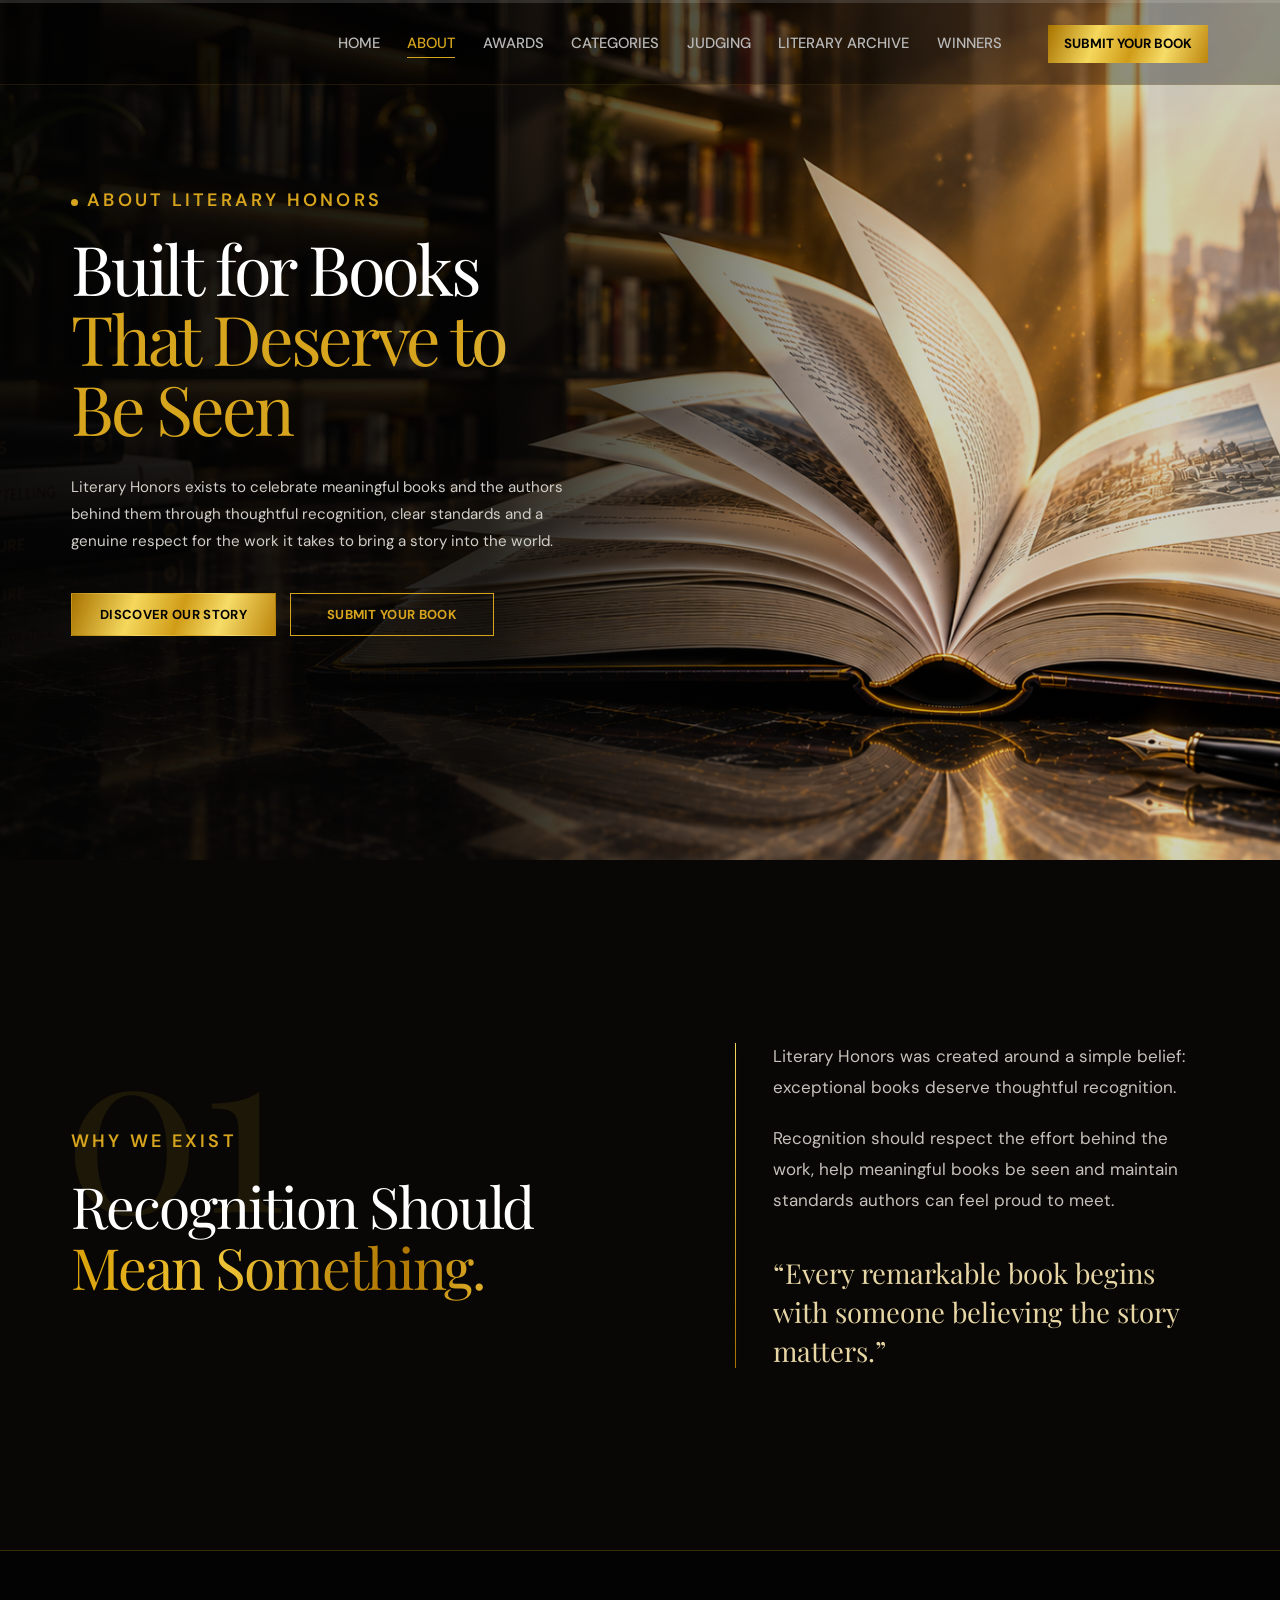
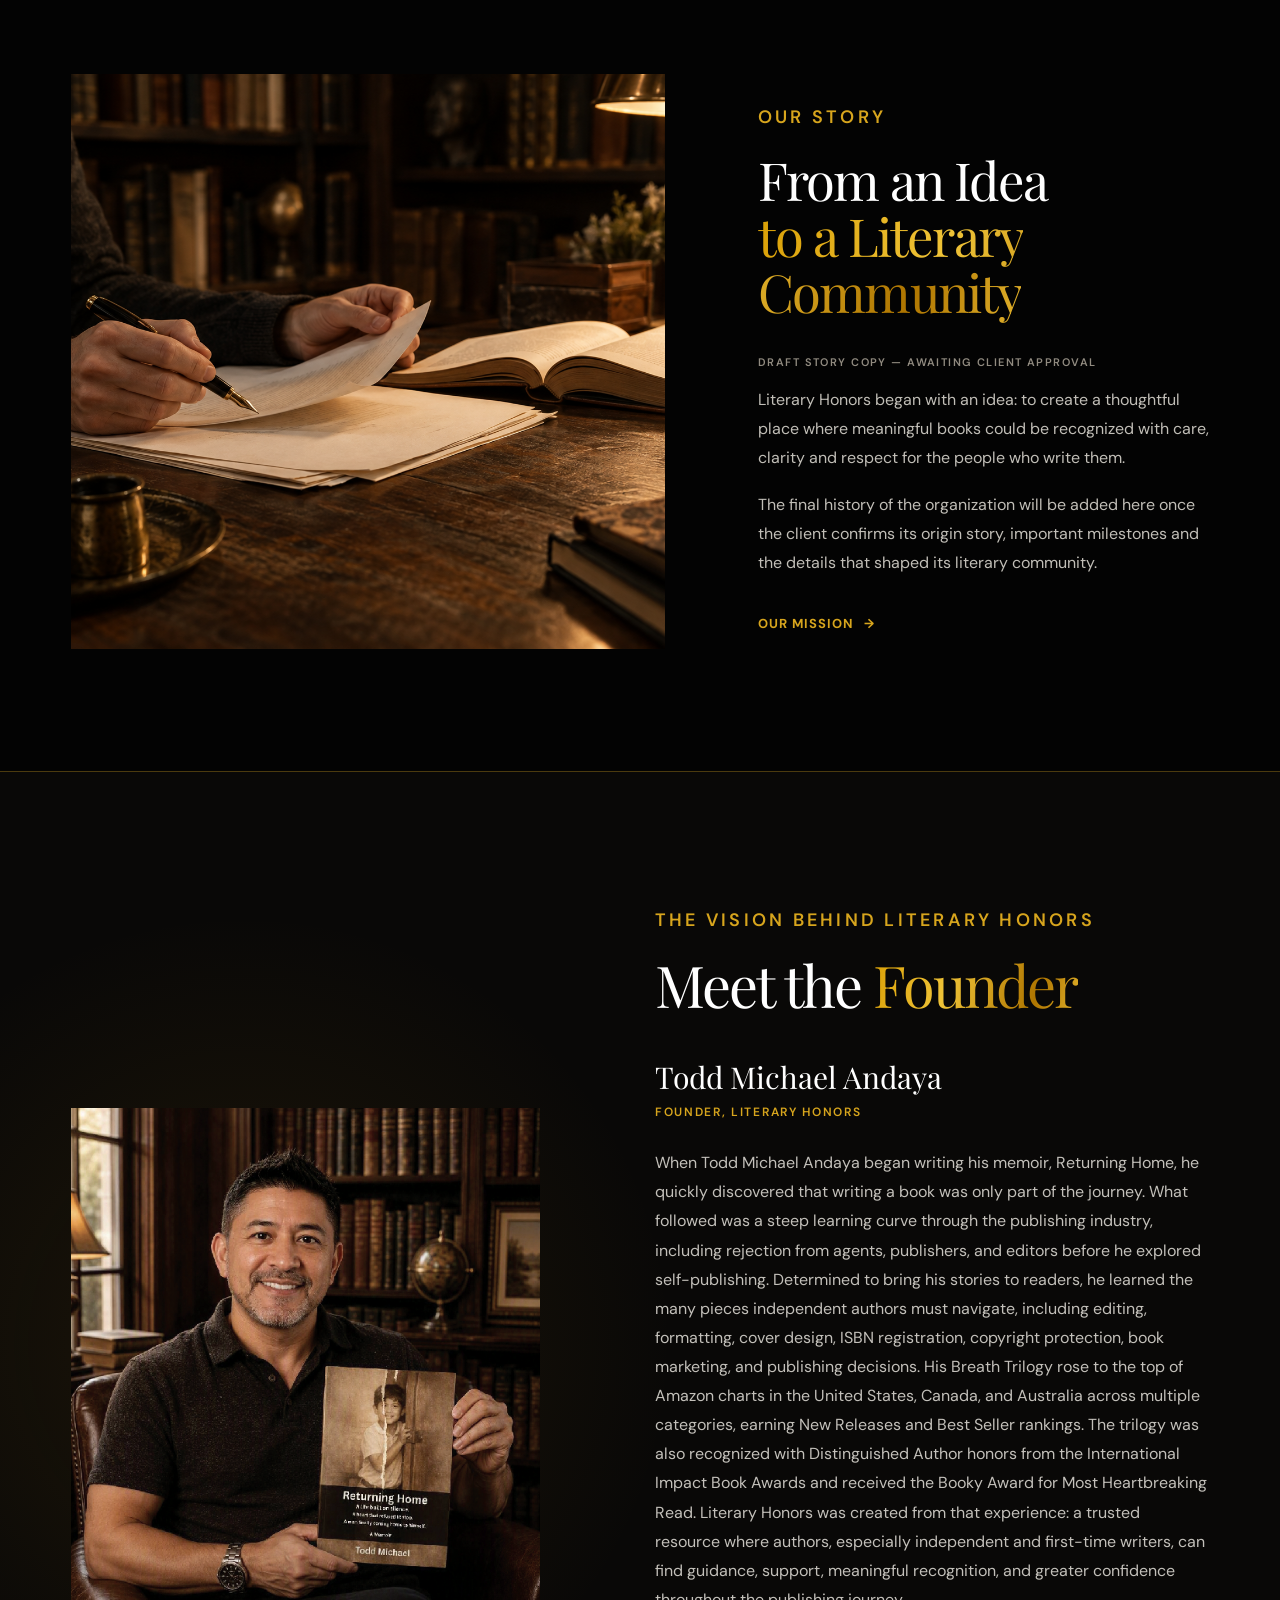
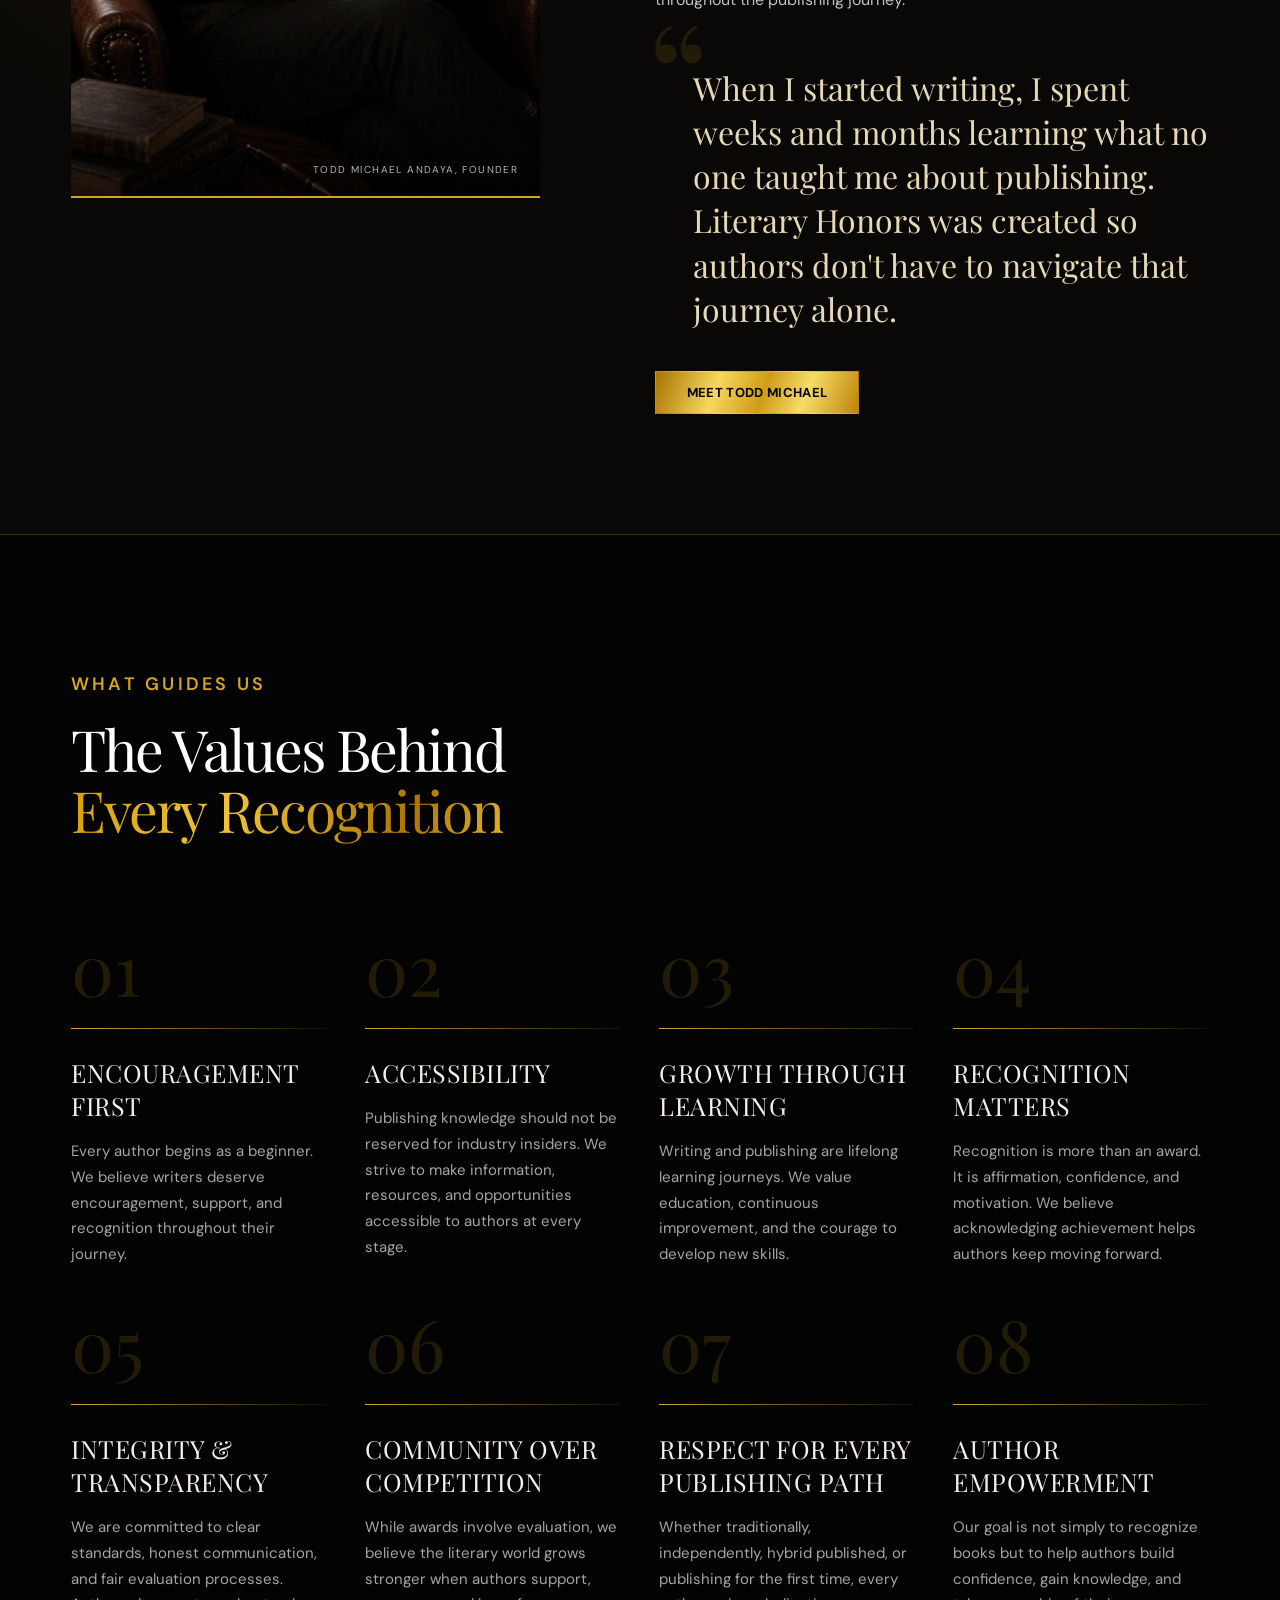
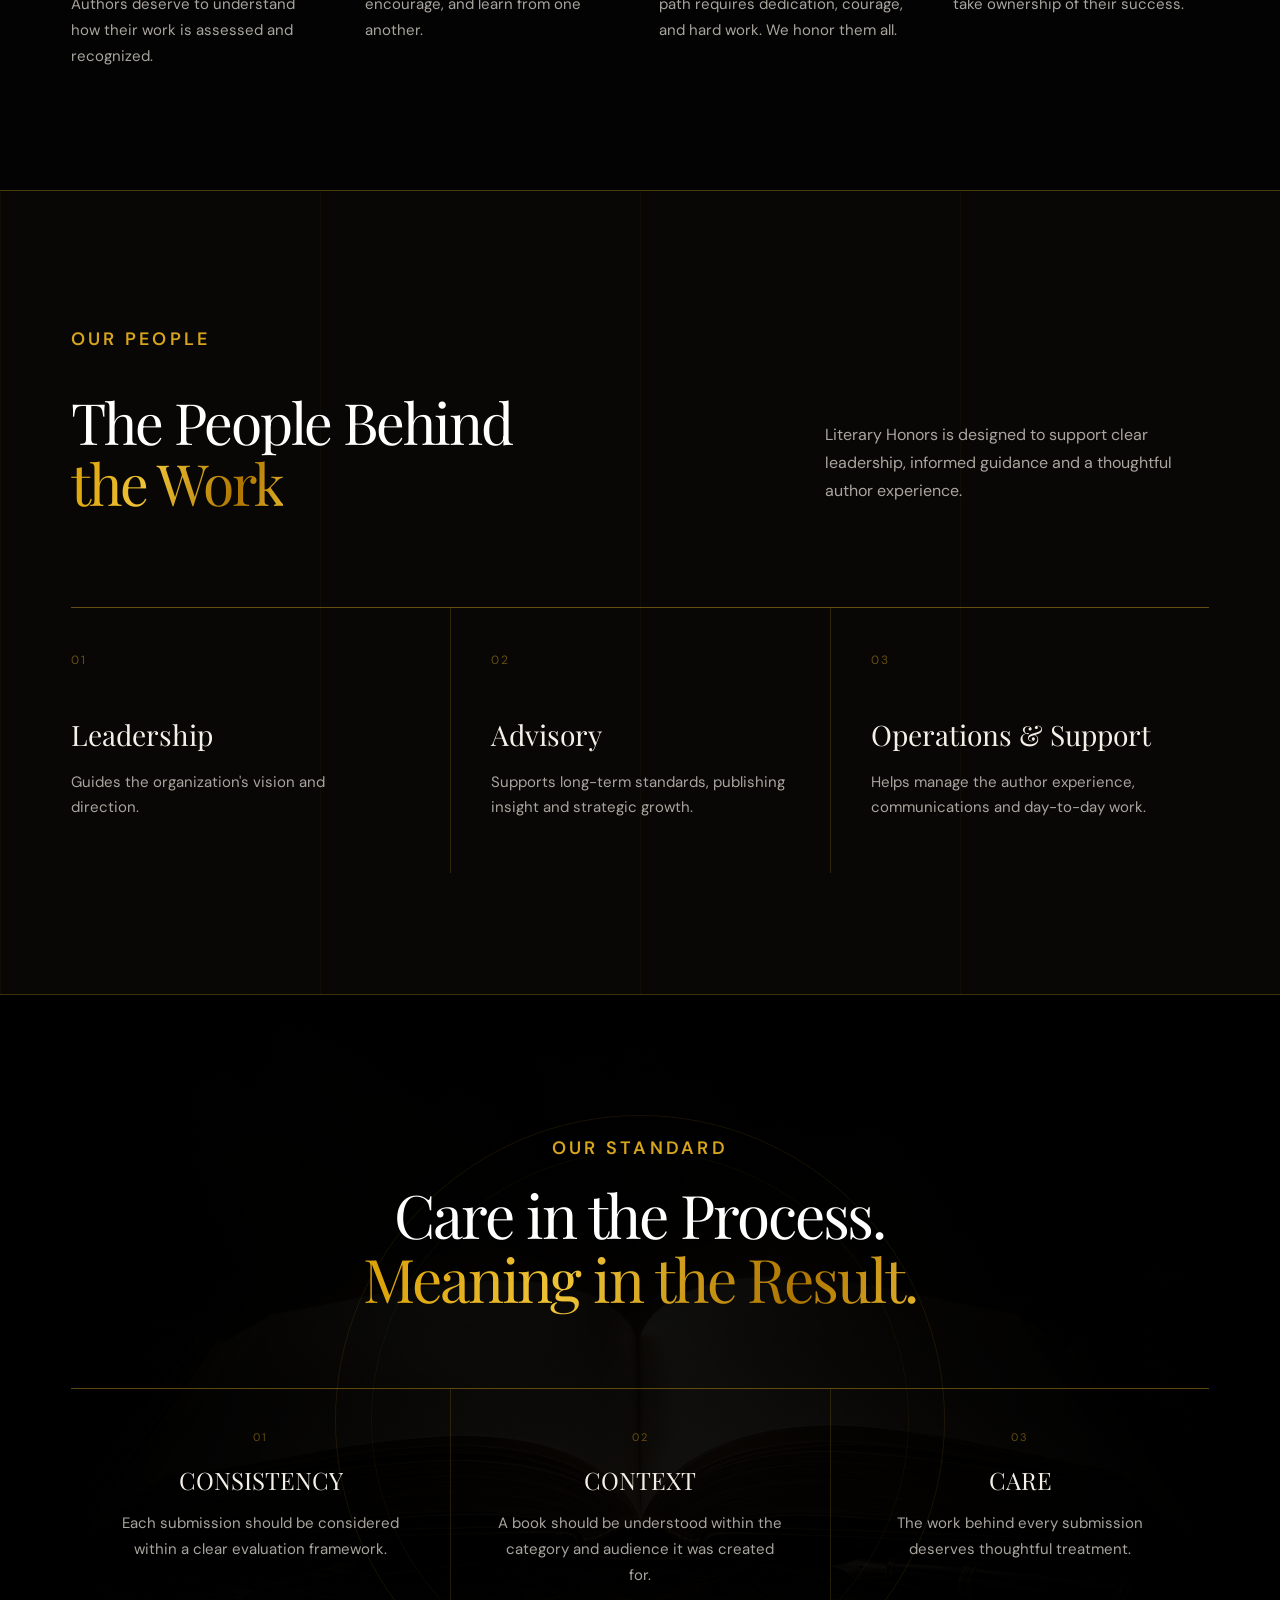
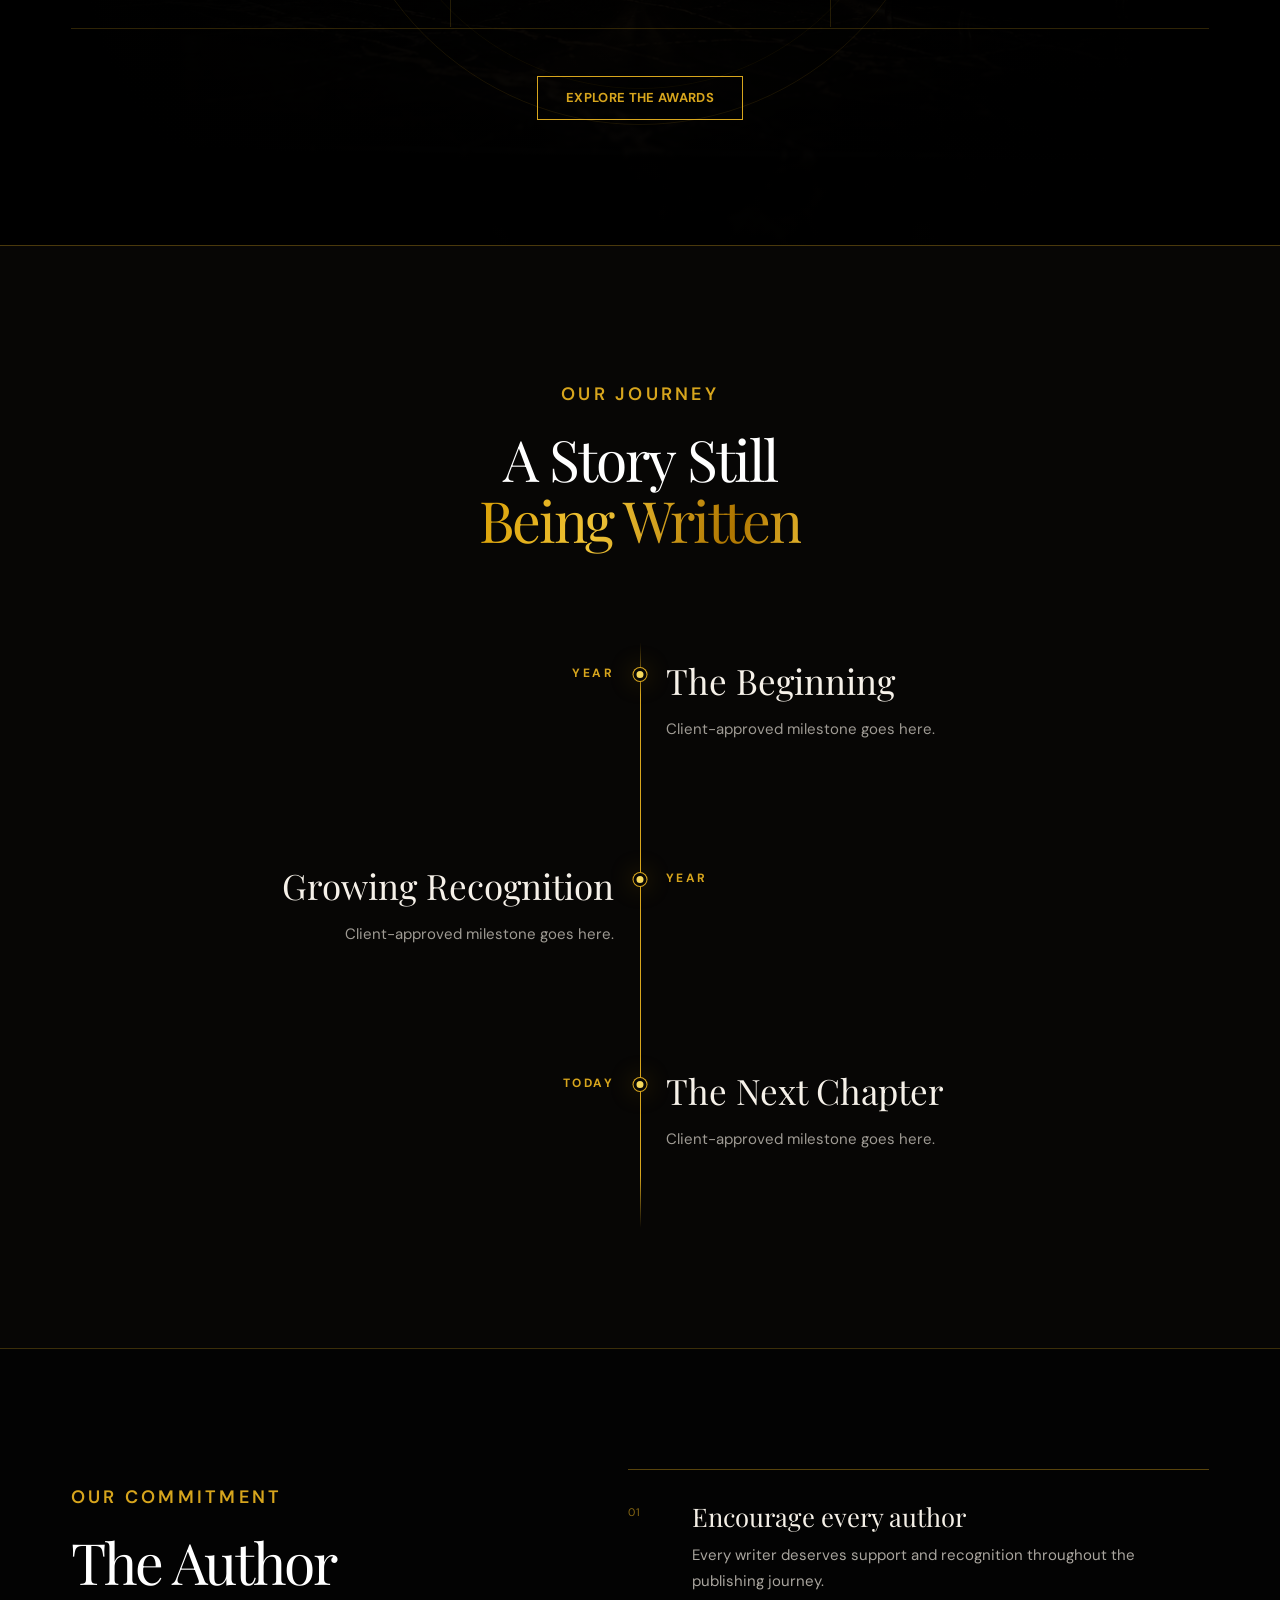
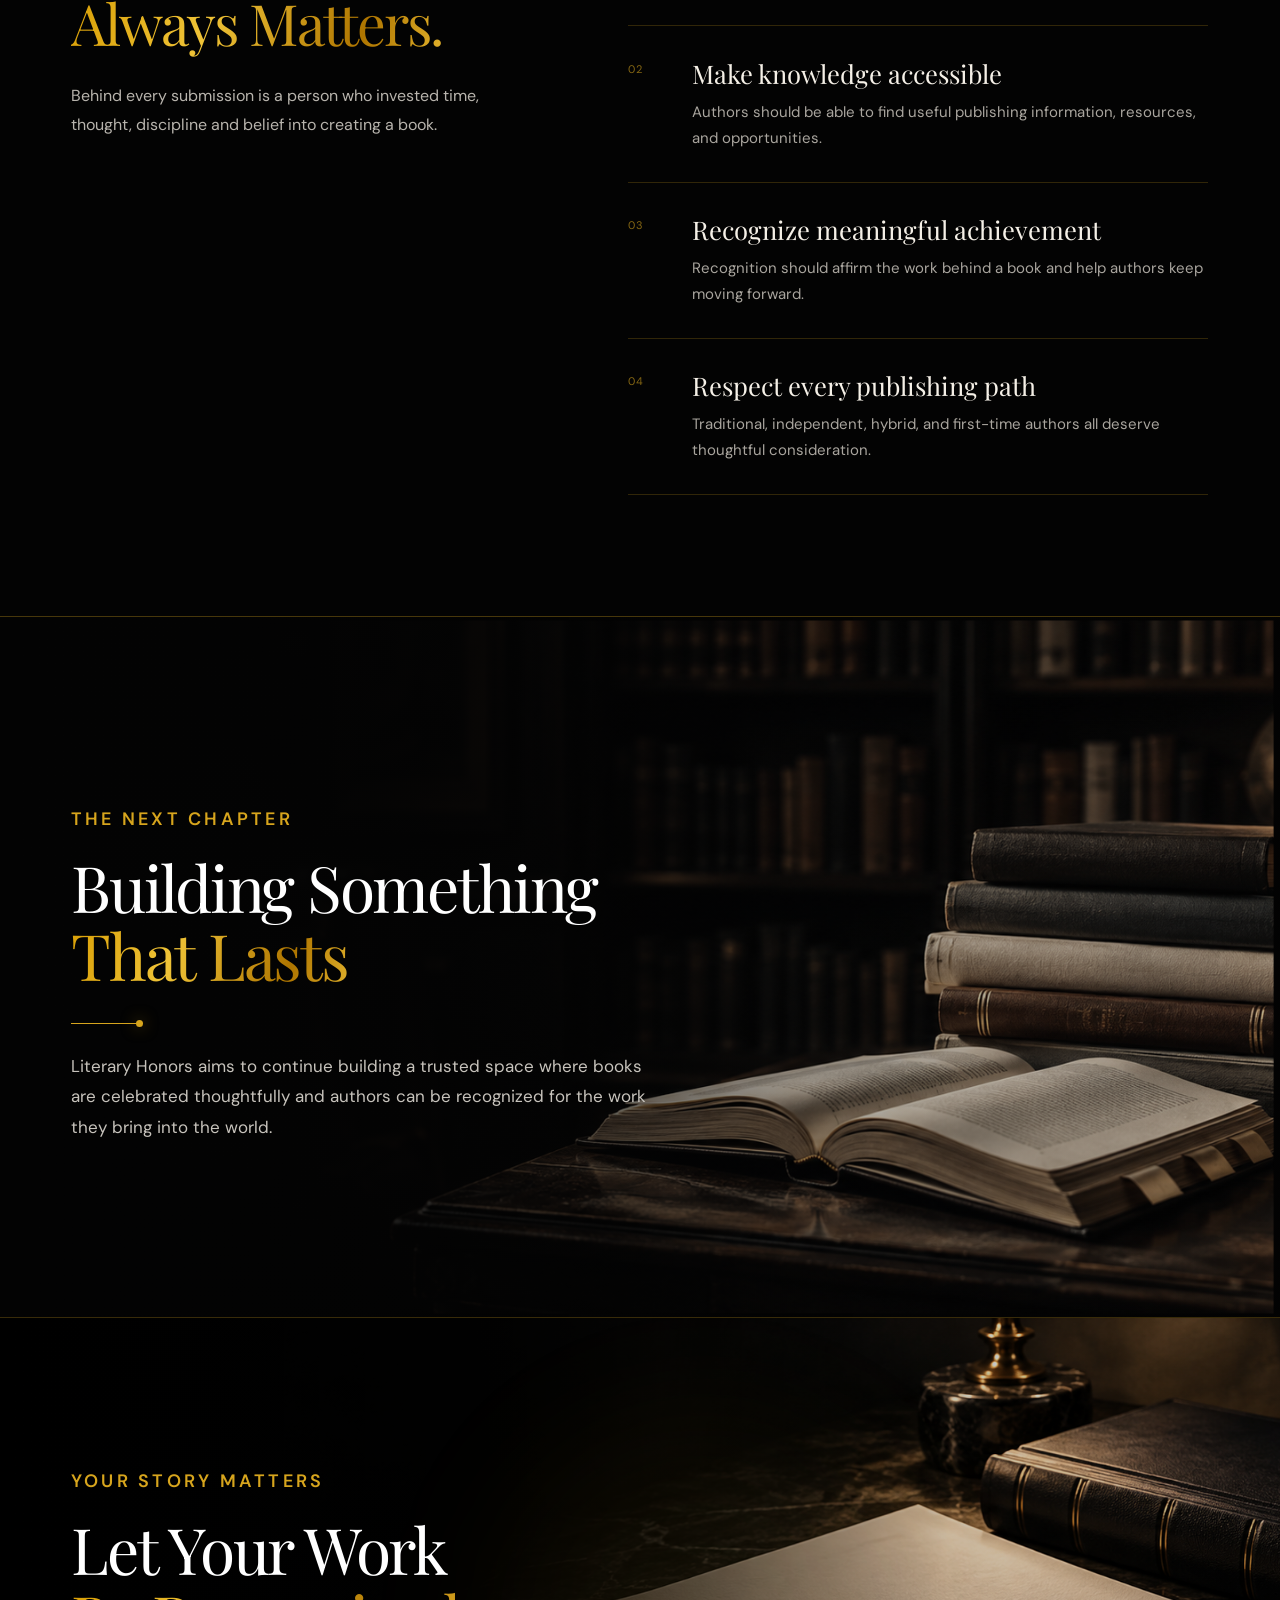
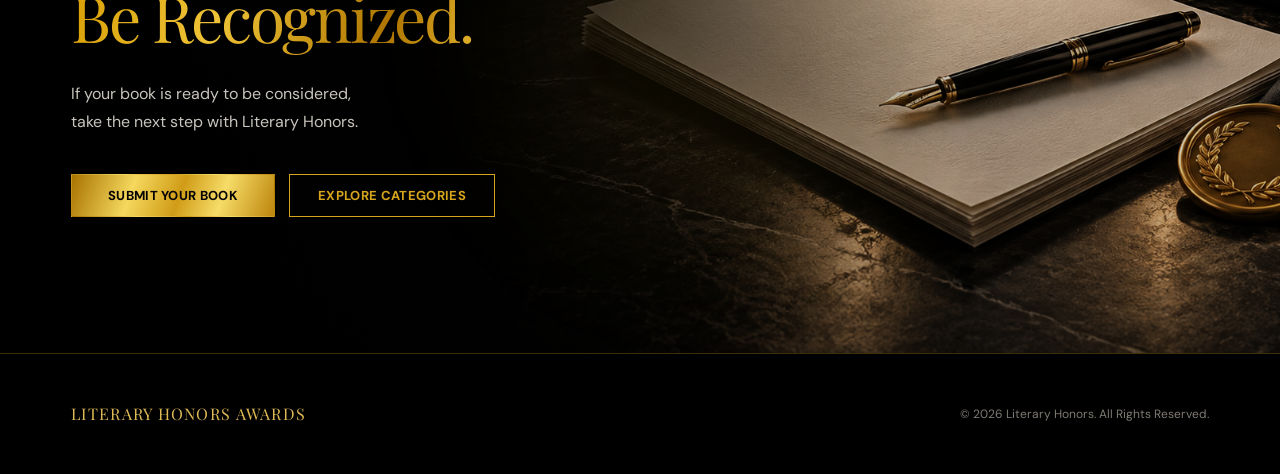
==== commit 9a788bec: "Add homepage award showcase carousel and about page tweaks - Replace the static winners banner with " ====
--- a/about.html
+++ b/about.html
@@ -98,6 +98,9 @@
                     <p class="section-eyebrow">The Vision Behind Literary Honors</p>
                     <h2 id="founder-title">Meet the <span class="gold-text">Founder</span></h2>
                     <div id="founder-details"></div>
+                    <div class="founder-actions">
+                        <a class="button button-primary" href="#founder-title">Meet Todd Michael</a>
+                    </div>
                 </div>
             </div>
         </section>
--- a/assets/css/style.css
+++ b/assets/css/style.css
@@ -161,13 +161,13 @@
 .hero-vignette {
     z-index: 6;
     background:
-        linear-gradient(0deg, rgba(0, 0, 0, 0.32) 0%, transparent 29%),
+        linear-gradient(0deg, rgba(0, 0, 0, 0.12) 0%, transparent 29%),
         linear-gradient(
             90deg,
-            rgba(0, 0, 0, 0.95) 0%,
-            rgba(0, 0, 0, 0.82) 32%,
-            rgba(0, 0, 0, 0.4) 58%,
-            rgba(0, 0, 0, 0.08) 100%
+            rgba(0, 0, 0, 0.58) 0%,
+            rgba(0, 0, 0, 0.36) 32%,
+            rgba(0, 0, 0, 0.12) 58%,
+            transparent 100%
         );
 }
 
@@ -308,7 +308,7 @@
     }
 
     .hero-vignette {
-        background: rgba(0, 0, 0, 0.42);
+        background: rgba(0, 0, 0, 0.18);
     }
 
     .hero-title {
@@ -557,12 +557,29 @@
 }
 
 .benefit-card {
+    position: relative;
+    isolation: isolate;
     min-height: 650px;
     overflow: hidden;
-    background: url("../images/wlh-card-back.png") center / 100% 100% no-repeat;
+    background: #050505;
+}
+
+.benefit-card::before {
+    position: absolute;
+    z-index: 0;
+    inset: 0;
+    background: url("../images/wlh-card-back.png") center / cover no-repeat;
+    content: "";
+    transition: transform 700ms cubic-bezier(0.22, 1, 0.36, 1);
+}
+
+.benefit-card:hover::before {
+    transform: scale(1.045);
 }
 
 .card-content {
+    position: relative;
+    z-index: 1;
     display: flex;
     min-height: 650px;
     padding: 34px 57px 34px;
@@ -702,72 +719,234 @@
 }
 
 .gallery-section {
-    height: 500px;
+    padding: 14px 0 76px;
     overflow: hidden;
-    container-type: size;
     background: #000;
 }
 
-.gallery-section img {
-    --gallery-image-height: max(100cqh, calc(100cqw * 916 / 1717));
-    --gallery-image-top: calc((100cqh - var(--gallery-image-height)) * 0.49);
-    --gallery-top-line-start: calc(var(--gallery-image-top) + var(--gallery-image-height) * 144 / 916);
-    --gallery-top-line-end: calc(var(--gallery-image-top) + var(--gallery-image-height) * 164 / 916);
-    --gallery-bottom-line-start: calc(var(--gallery-image-top) + var(--gallery-image-height) * 752 / 916);
-    --gallery-bottom-line-end: calc(var(--gallery-image-top) + var(--gallery-image-height) * 773 / 916);
+/* Award showcase carousel */
+
+.award-showcase {
+    position: relative;
+    max-width: var(--content-width);
+    margin: 0 auto;
+    padding: 0 68px;
+}
+
+.award-showcase-viewport {
+    overflow: hidden;
+    padding: 34px 0 46px;
+    -webkit-mask-image: linear-gradient(90deg, transparent 0, #000 7%, #000 93%, transparent 100%);
+    mask-image: linear-gradient(90deg, transparent 0, #000 7%, #000 93%, transparent 100%);
+}
+
+.award-showcase-track {
+    display: flex;
+    align-items: center;
+    will-change: transform;
+}
+
+.award-showcase-slide {
+    flex: 0 0 var(--award-slide-width, 46%);
+    padding: 0 14px;
+}
+
+.award-card {
+    position: relative;
+    display: block;
+    overflow: hidden;
     width: 100%;
-    height: 100%;
-    object-fit: cover;
-    object-position: center 49%;
-    mask-image: linear-gradient(
-        to bottom,
-        #000 0,
-        #000 var(--gallery-top-line-start), transparent var(--gallery-top-line-start),
-        transparent var(--gallery-top-line-end), #000 var(--gallery-top-line-end),
-        #000 var(--gallery-bottom-line-start), transparent var(--gallery-bottom-line-start),
-        transparent var(--gallery-bottom-line-end), #000 var(--gallery-bottom-line-end),
-        #000 100%
-    );
+    border: 1px solid rgba(215, 165, 29, 0.28);
+    border-radius: 18px;
+    background: #050505;
+    box-shadow: 0 18px 44px rgba(0, 0, 0, 0.62);
+    opacity: 0.55;
+    transform: scale(0.86);
+    transition: transform 900ms cubic-bezier(0.22, 0.61, 0.36, 1),
+        opacity 900ms cubic-bezier(0.22, 0.61, 0.36, 1),
+        border-color 700ms ease, box-shadow 700ms ease;
+}
+
+.award-card img {
+    display: block;
+    width: 100%;
+    height: auto;
+    border-radius: inherit;
+}
+
+.award-card::after {
+    position: absolute;
+    inset: 0;
+    border-radius: inherit;
+    background: linear-gradient(180deg, rgba(3, 3, 3, 0.36) 0%, rgba(3, 3, 3, 0.12) 46%, rgba(3, 3, 3, 0.48) 100%);
+    content: "";
+    opacity: 1;
+    transition: opacity 700ms ease;
+    pointer-events: none;
+}
+
+.award-showcase-slide.is-active .award-card {
+    border-color: rgba(215, 165, 29, 0.62);
+    box-shadow:
+        0 0 0 1px rgba(215, 165, 29, 0.22),
+        0 0 46px rgba(215, 165, 29, 0.28),
+        0 30px 62px rgba(0, 0, 0, 0.72);
+    opacity: 1;
+    transform: scale(1);
+}
+
+.award-showcase-slide.is-active .award-card::after {
+    opacity: 0.18;
+}
+
+.award-card-reflection {
+    position: absolute;
+    right: 8%;
+    bottom: -26px;
+    left: 8%;
+    height: 26px;
+    border-radius: 50%;
+    background: radial-gradient(ellipse at center, rgba(215, 165, 29, 0.22), transparent 70%);
+    filter: blur(6px);
+    opacity: 0;
+    transition: opacity 700ms ease;
+    pointer-events: none;
+}
+
+.award-showcase-slide.is-active .award-card-reflection {
+    opacity: 1;
+}
+
+.award-showcase-arrow {
+    position: absolute;
+    top: 50%;
+    display: grid;
+    width: 46px;
+    height: 46px;
+    padding: 0;
+    border: 1px solid rgba(215, 165, 29, 0.36);
+    border-radius: 50%;
+    background: rgba(5, 5, 5, 0.78);
+    color: var(--gold);
+    font-size: 24px;
+    line-height: 1;
+    cursor: pointer;
+    place-items: center;
+    transform: translateY(-50%);
+    transition: border-color 300ms ease, background 300ms ease, color 300ms ease;
+}
+
+.award-showcase-arrow:hover {
+    border-color: var(--gold);
+    background: rgba(215, 165, 29, 0.14);
+    color: var(--gold-light);
+}
+
+.award-showcase-arrow:focus-visible {
+    outline: 2px solid var(--gold-light);
+    outline-offset: 3px;
+}
+
+.award-showcase-prev {
+    left: 8px;
+}
+
+.award-showcase-next {
+    right: 8px;
+}
+
+@media (max-width: 900px) {
+    .award-showcase {
+        padding: 0 46px;
+    }
+
+    .award-showcase-arrow {
+        width: 38px;
+        height: 38px;
+        font-size: 20px;
+    }
+}
+
+@media (max-width: 640px) {
+    .gallery-section {
+        padding: 6px 0 48px;
+    }
+
+    .award-showcase {
+        padding: 0 18px;
+    }
+
+    .award-showcase-slide {
+        padding: 0 8px;
+    }
+
+    .award-showcase-arrow {
+        display: none;
+    }
+}
+
+@media (prefers-reduced-motion: reduce) {
+    .award-showcase-track,
+    .award-card,
+    .award-card::after,
+    .award-card-reflection {
+        transition-duration: 1ms !important;
+    }
 }
 
 .categories-section {
     position: relative;
     overflow: hidden;
-    padding: 104px 0 98px;
+    min-height: 820px;
+    padding: 86px 0 78px;
     background:
-        radial-gradient(circle at 0% 100%, rgba(178, 125, 15, 0.2), transparent 37%),
-        radial-gradient(circle at 100% 0%, rgba(130, 88, 0, 0.16), transparent 34%),
+        linear-gradient(90deg, rgba(2, 2, 2, 0.96) 0%, rgba(2, 2, 2, 0.83) 35%, rgba(2, 2, 2, 0.42) 68%, rgba(2, 2, 2, 0.72) 100%),
+        linear-gradient(0deg, rgba(2, 2, 2, 0.84), rgba(2, 2, 2, 0.3) 45%, rgba(2, 2, 2, 0.9)),
+        url("../images/hero-section-image.jpeg") center / cover no-repeat,
         #020202;
 }
 
 .categories-heading {
     display: flex;
-    align-items: flex-end;
+    align-items: flex-start;
     justify-content: space-between;
-    gap: 40px;
+    gap: 56px;
 }
 
 .categories-heading h2 {
-    margin-top: 27px;
-    font-size: clamp(40px, 3.819vw, 55px);
+    margin: 18px 0 0;
+    color: #f8f4ea;
+    font-size: clamp(56px, 4.9vw, 88px);
+    line-height: 0.92;
+}
+
+.categories-intro {
+    max-width: 730px;
+    margin: 26px 0 0;
+    color: rgba(255, 255, 255, 0.86);
+    font-size: clamp(15px, 1.04vw, 18px);
+    line-height: 1.55;
 }
 
 .category-search {
     display: flex;
-    width: 320px;
-    height: 43px;
+    width: min(42vw, 560px);
+    height: 52px;
     align-items: center;
-    gap: 12px;
-    margin-bottom: 3px;
-    padding: 0 18px;
-    border: 1px solid rgba(215, 165, 29, 0.35);
-    color: #9f9a93;
-    background: rgba(18, 18, 18, 0.75);
-    transition: border-color 200ms ease;
+    gap: 16px;
+    margin-top: 34px;
+    padding: 0 24px;
+    border: 1px solid rgba(215, 165, 29, 0.78);
+    border-radius: 999px;
+    color: #ebe7df;
+    background: rgba(0, 0, 0, 0.64);
+    box-shadow: inset 0 0 0 1px rgba(255, 230, 160, 0.04), 0 18px 50px rgba(0, 0, 0, 0.28);
+    transition: border-color 200ms ease, box-shadow 200ms ease;
 }
 
 .category-search:focus-within {
     border-color: var(--gold);
+    box-shadow: 0 0 0 3px rgba(215, 165, 29, 0.14), 0 18px 50px rgba(0, 0, 0, 0.28);
 }
 
 .category-search svg {
@@ -787,78 +966,135 @@
     color: var(--white);
     background: transparent;
     font: inherit;
-    font-size: 13px;
+    font-size: 14px;
 }
 
 .category-search input::placeholder {
     color: #85817c;
 }
 
-.home-category-filters {
-    display: flex;
-    flex-wrap: wrap;
-    gap: 10px;
-    margin-top: 38px;
-}
-
-.home-category-filter {
-    padding: 9px 22px;
-    border: 1px solid rgba(215, 165, 29, 0.3);
-    color: #b6b1a9;
-    background: rgba(16, 16, 16, 0.9);
-    font: inherit;
-    font-size: 12px;
-    font-weight: 600;
-    letter-spacing: 0.12em;
-    text-transform: uppercase;
-    cursor: pointer;
-    transition: color 200ms ease, border-color 200ms ease, background-color 200ms ease;
-}
-
-.home-category-filter:hover {
-    border-color: rgba(231, 194, 96, 0.7);
-    color: var(--white);
-}
-
-.home-category-filter.is-active {
-    border-color: var(--gold);
-    color: #0d0b06;
-    background: var(--gold);
-}
-
 .home-category-index {
     display: grid;
-    grid-template-columns: repeat(3, minmax(0, 1fr));
-    gap: 0 46px;
+    grid-template-columns: minmax(0, 1.05fr) minmax(0, 0.9fr);
+    gap: 26px;
     margin-top: 34px;
-    border-top: 1px solid rgba(215, 165, 29, 0.22);
+}
+
+.home-category-panel {
+    position: relative;
+    display: grid;
+    min-height: 350px;
+    overflow: hidden;
+    border: 1px solid rgba(215, 165, 29, 0.62);
+    border-radius: 8px;
+    background: linear-gradient(110deg, rgba(2, 2, 2, 0.76), rgba(18, 12, 5, 0.5));
+    box-shadow: 0 24px 70px rgba(0, 0, 0, 0.4);
+    transition: border-color 420ms ease, box-shadow 420ms ease, transform 420ms ease;
+}
+
+.home-category-panel-fiction {
+    grid-template-columns: 22% 78%;
+}
+
+.home-category-panel-non-fiction {
+    grid-template-columns: 100%;
+}
+
+.home-category-panel-media {
+    min-height: 100%;
+    background:
+        linear-gradient(90deg, rgba(0, 0, 0, 0.18), rgba(0, 0, 0, 0.74)),
+        url("../images/categories-hero.png") center / cover no-repeat;
+    transition: transform 650ms cubic-bezier(0.22, 1, 0.36, 1);
+}
+
+.home-category-panel-non-fiction .home-category-panel-media {
+    position: absolute;
+    top: 0;
+    right: 0;
+    width: 44%;
+    height: 100%;
+    opacity: 0.74;
+    mask-image: linear-gradient(90deg, transparent, #000 38%);
+}
+
+.home-category-panel-content {
+    position: relative;
+    z-index: 1;
+    padding: clamp(25px, 2.4vw, 42px);
+}
+
+.home-category-panel-heading {
+    display: flex;
+    align-items: flex-start;
+    gap: 24px;
+}
+
+.home-category-panel-icon {
+    flex: 0 0 auto;
+    color: var(--gold);
+    font-family: "Playfair Display", Georgia, serif;
+    font-size: 42px;
+    line-height: 1;
+}
+
+.home-category-panel-icon svg {
+    display: block;
+    width: 42px;
+    height: 42px;
+    fill: none;
+    stroke: currentColor;
+    stroke-linecap: round;
+    stroke-linejoin: round;
+    stroke-width: 1.8;
+}
+
+.home-category-panel h3 {
+    margin: 0;
+    color: #f8f1e7;
+    font-family: "Playfair Display", Georgia, serif;
+    font-size: clamp(28px, 2.5vw, 42px);
+    font-weight: 400;
+    line-height: 1;
+}
+
+.home-category-panel-heading p {
+    max-width: 360px;
+    margin: 13px 0 0;
+    color: rgba(255, 255, 255, 0.75);
+    font-size: 15px;
+    line-height: 1.45;
+}
+
+.home-category-panel-rule {
+    display: block;
+    width: 50px;
+    height: 2px;
+    margin: 26px 0 20px;
+    background: var(--gold);
+}
+
+.home-category-list {
+    display: grid;
+    grid-template-columns: repeat(2, minmax(0, 1fr));
+    gap: 0 34px;
 }
 
 .home-category-row {
     display: flex;
     align-items: center;
-    gap: 14px;
-    padding: 15px 4px;
-    border-bottom: 1px solid rgba(215, 165, 29, 0.16);
-    color: #ddd8d0;
+    gap: 12px;
+    min-height: 31px;
+    padding: 6px 0;
+    border-bottom: 1px solid rgba(255, 255, 255, 0.07);
+    color: #f1eee8;
     transition: color 200ms ease, border-color 200ms ease, padding-left 200ms ease;
 }
 
 .home-category-name {
     flex: 1 1 auto;
-    font-family: "Playfair Display", Georgia, serif;
-    font-size: 16px;
-    line-height: 1.3;
-}
-
-.home-category-type {
-    flex: 0 0 auto;
-    color: #7d786f;
-    font-size: 10px;
-    font-weight: 600;
-    letter-spacing: 0.14em;
-    text-transform: uppercase;
-    transition: color 200ms ease;
+    font-size: 14px;
+    line-height: 1.2;
 }
 
 .home-category-arrow {
@@ -872,11 +1108,86 @@
 .home-category-row:hover {
     border-bottom-color: var(--gold);
     color: var(--gold-light);
-    padding-left: 10px;
-}
-
-.home-category-row:hover .home-category-type {
-    color: #b0aa9f;
+    padding-left: 7px;
+}
+
+.home-category-panel-cta {
+    display: inline-flex;
+    min-width: 186px;
+    min-height: 39px;
+    align-items: center;
+    justify-content: center;
+    gap: 10px;
+    margin-top: 24px;
+    padding: 9px 22px;
+    border: 1px solid var(--gold);
+    border-radius: 999px;
+    color: var(--gold);
+    font-size: 13px;
+    font-weight: 600;
+    transition: color 200ms ease, background-color 200ms ease;
+}
+
+.home-category-panel-cta:hover {
+    color: #050505;
+    background: var(--gold);
+}
+
+.featured-categories-heading {
+    display: flex;
+    align-items: flex-end;
+    justify-content: space-between;
+    gap: 30px;
+    margin-top: 34px;
+}
+
+.featured-categories-heading h3 {
+    margin: 12px 0 0;
+    color: #f8f4ea;
+    font-family: "Playfair Display", Georgia, serif;
+    font-size: clamp(31px, 2.85vw, 47px);
+    font-weight: 400;
+    line-height: 1;
+}
+
+.featured-categories-heading a {
+    color: var(--gold);
+    font-size: 14px;
+    font-weight: 600;
+}
+
+.featured-category-grid {
+    display: grid;
+    grid-template-columns: repeat(8, minmax(0, 1fr));
+    gap: 16px;
+    margin-top: 22px;
+}
+
+.featured-category-card {
+    min-height: 104px;
+    padding: 18px 16px;
+    border: 1px solid rgba(215, 165, 29, 0.46);
+    border-radius: 7px;
+    background: rgba(4, 4, 4, 0.72);
+    box-shadow: inset 0 1px 0 rgba(255, 230, 160, 0.08);
+}
+
+.featured-category-card span {
+    display: block;
+    color: #f2ece4;
+    font-family: "Playfair Display", Georgia, serif;
+    font-size: 19px;
+    line-height: 1.1;
+}
+
+.featured-category-card strong {
+    display: block;
+    margin-top: 12px;
+    color: var(--gold);
+    font-size: 11px;
+    font-weight: 700;
+    letter-spacing: 0.11em;
+    text-transform: uppercase;
 }
 
 .no-category-results {
@@ -1199,13 +1510,12 @@
         min-height: 650px;
     }
 
-    .gallery-section {
-        height: 390px;
-    }
-
     .home-category-index {
-        grid-template-columns: repeat(2, minmax(0, 1fr));
-        gap: 0 32px;
+        grid-template-columns: 1fr;
+    }
+
+    .featured-category-grid {
+        grid-template-columns: repeat(4, minmax(0, 1fr));
     }
 
     .about-copy {
@@ -1254,10 +1564,40 @@
     .categories-heading {
         align-items: stretch;
         flex-direction: column;
+        gap: 26px;
     }
 
     .category-search {
         width: 100%;
+        margin-top: 0;
+    }
+
+    .home-category-panel-fiction {
+        grid-template-columns: 1fr;
+    }
+
+    .home-category-panel-media,
+    .home-category-panel-non-fiction .home-category-panel-media {
+        position: absolute;
+        inset: 0;
+        width: 100%;
+        height: 100%;
+        opacity: 0.22;
+        mask-image: none;
+    }
+
+    .home-category-list {
+        grid-template-columns: 1fr;
+    }
+
+    .featured-categories-heading {
+        align-items: flex-start;
+        flex-direction: column;
+        gap: 16px;
+    }
+
+    .featured-category-grid {
+        grid-template-columns: repeat(2, minmax(0, 1fr));
     }
 
     .gallery-section {
@@ -1339,6 +1679,22 @@
     }
 
     .home-category-index {
+        grid-template-columns: 1fr;
+    }
+
+    .categories-section {
+        min-height: 0;
+    }
+
+    .home-category-panel-content {
+        padding: 26px 20px;
+    }
+
+    .home-category-panel-heading {
+        gap: 16px;
+    }
+
+    .featured-category-grid {
         grid-template-columns: 1fr;
     }
 
@@ -1417,19 +1773,17 @@
 .judging-standard {
     position: relative;
     overflow: hidden;
-
+    min-height: 720px;
+    font-family: "DM Sans", Arial, sans-serif;
     background:
-        radial-gradient(
-            circle at 50% 15%,
-            rgba(215, 165, 29, 0.08),
-            transparent 38%
-        ),
+        linear-gradient(90deg, rgba(2, 2, 2, 0.92) 0%, rgba(2, 2, 2, 0.72) 31%, rgba(2, 2, 2, 0.55) 100%),
+        linear-gradient(0deg, rgba(2, 2, 2, 0.86), rgba(2, 2, 2, 0.22) 45%, rgba(2, 2, 2, 0.92)),
+        url("../images/about-open-book.png") left bottom / 48% auto no-repeat,
+        url("../images/hero-section-image.jpeg") center / cover no-repeat,
         #050505;
-
     border-top: 1px solid rgba(215, 165, 29, 0.25);
     border-bottom: 1px solid rgba(215, 165, 29, 0.15);
-
-    padding: 100px 0 90px;
+    padding: 90px 0 70px;
 }
 
 
@@ -1464,11 +1818,13 @@
 .judging-standard-inner {
     position: relative;
     z-index: 2;
-
-    width: min(1120px, calc(100% - 80px));
-
+    display: grid;
+    width: min(1840px, calc(100% - 140px));
     margin-left: auto;
     margin-right: auto;
+    grid-template-columns: minmax(360px, 0.92fr) minmax(820px, 1.75fr);
+    gap: clamp(50px, 5vw, 88px);
+    align-items: start;
 }
 
 
@@ -1477,9 +1833,10 @@
    ========================================================= */
 
 .judging-intro {
-    max-width: 760px;
-
-    margin-bottom: 58px;
+    max-width: 660px;
+    min-height: 520px;
+    margin-bottom: 0;
+    padding-top: 5px;
 }
 
 
@@ -1487,15 +1844,11 @@
 
 .judging-eyebrow {
     display: inline-block;
-
     margin-bottom: 18px;
-
-    color: #8da36a;
-
-    font-size: 10px;
+    color: var(--gold);
+    font-size: 15px;
     font-weight: 700;
-
-    letter-spacing: 2.2px;
+    letter-spacing: 0.28em;
     text-transform: uppercase;
 }
 
@@ -1507,10 +1860,9 @@
 
     display: inline-block;
 
-    width: 30px;
-    height: 1px;
-
-    margin-right: 12px;
+    width: 63px;
+    height: 2px;
+    margin-right: 17px;
 
     vertical-align: middle;
 
@@ -1522,21 +1874,15 @@
 
 .judging-intro h2 {
     margin: 0;
-
     color: #f4eee2;
-
     font-family:
-        "Cormorant Garamond",
+        "Playfair Display",
         Georgia,
         serif;
-
-    font-size: clamp(42px, 5vw, 66px);
-
+    font-size: clamp(74px, 5.8vw, 120px);
     font-weight: 500;
-
-    line-height: 0.98;
-
-    letter-spacing: -1px;
+    line-height: 0.86;
+    letter-spacing: 0;
 }
 
 
@@ -1550,17 +1896,29 @@
 /* intro paragraph */
 
 .judging-intro p {
-    max-width: 700px;
-
-    margin: 22px 0 0;
-
+    max-width: 620px;
+    margin: 30px 0 0;
     color: rgba(255, 255, 255, 0.72);
-
-    font-family: Arial, sans-serif;
-
-    font-size: 14px;
-
-    line-height: 1.8;
+    font-size: clamp(18px, 1.25vw, 24px);
+    line-height: 1.4;
+}
+
+.judging-intro-rule {
+    display: block;
+    width: 125px;
+    height: 2px;
+    margin-top: 40px;
+    background: var(--gold);
+}
+
+.judging-intro .judging-kicker {
+    margin-top: 28px;
+    color: var(--gold);
+    font-size: clamp(20px, 1.45vw, 29px);
+    font-weight: 600;
+    letter-spacing: 0.28em;
+    line-height: 1.25;
+    text-transform: uppercase;
 }
 
 
@@ -1570,13 +1928,9 @@
 
 .judging-process-grid {
     display: grid;
-
-    grid-template-columns:
-        repeat(3, 1fr);
-
-    gap: 28px;
-
-    margin-bottom: 62px;
+    grid-template-columns: repeat(3, minmax(0, 1fr));
+    gap: clamp(28px, 2.95vw, 56px);
+    margin-bottom: 0;
 }
 
 
@@ -1584,33 +1938,81 @@
 
 .judging-process-card {
     position: relative;
-
-    padding:
-        0
-        20px
-        20px
-        4px;
-
-    border-top:
-        1px solid
-        rgba(215, 165, 29, 0.55);
-}
-
-
-/* small gold line on top */
+    min-height: 575px;
+    overflow: hidden;
+    padding: 34px 40px 42px;
+    border: 1px solid rgba(215, 165, 29, 0.58);
+    border-radius: 20px;
+    background:
+        linear-gradient(180deg, rgba(0, 0, 0, 0.42) 0%, rgba(0, 0, 0, 0.72) 53%, rgba(0, 0, 0, 0.46) 100%),
+        url("../images/about-open-book.png") center bottom / 110% auto no-repeat,
+        rgba(3, 3, 3, 0.85);
+    box-shadow: inset 0 0 45px rgba(215, 165, 29, 0.08), 0 24px 70px rgba(0, 0, 0, 0.42);
+    text-align: center;
+    transition: border-color 420ms ease, box-shadow 420ms ease, transform 420ms ease;
+}
+
+.judging-process-card:nth-child(2) {
+    background-image:
+        linear-gradient(180deg, rgba(0, 0, 0, 0.42) 0%, rgba(0, 0, 0, 0.78) 53%, rgba(0, 0, 0, 0.48) 100%),
+        url("../images/categories-hero.png");
+    background-position: center, center bottom;
+    background-size: auto, cover;
+}
+
+.judging-process-card:nth-child(3) {
+    background-image:
+        linear-gradient(180deg, rgba(0, 0, 0, 0.42) 0%, rgba(0, 0, 0, 0.78) 53%, rgba(0, 0, 0, 0.48) 100%),
+        url("../images/awards-hero.png");
+    background-position: center, center bottom;
+    background-size: auto, cover;
+}
 
 .judging-process-card::after {
-    content: "";
-
+    content: "->";
     position: absolute;
-
-    top: -1px;
-    left: 0;
-
-    width: 34%;
-    height: 2px;
-
-    background: #d7a51d;
+    top: 29%;
+    right: calc(clamp(28px, 2.95vw, 56px) / -2 - 27px);
+    z-index: 4;
+    display: grid;
+    width: 55px;
+    height: 55px;
+    place-items: center;
+    border: 1px solid var(--gold);
+    border-radius: 50%;
+    color: var(--gold);
+    background: rgba(0, 0, 0, 0.82);
+    font-size: 30px;
+    line-height: 1;
+}
+
+.judging-process-card:last-child::after {
+    display: none;
+}
+
+.judging-card-icon {
+    display: grid;
+    width: 92px;
+    height: 92px;
+    place-items: center;
+    margin: 0 auto 30px;
+    border: 3px solid rgba(215, 165, 29, 0.58);
+    border-radius: 50%;
+    color: var(--gold);
+    background: rgba(0, 0, 0, 0.34);
+    box-shadow: inset 0 0 0 1px rgba(255, 236, 168, 0.16), 0 0 26px rgba(215, 165, 29, 0.16);
+    font-size: 21px;
+    font-weight: 700;
+}
+
+.judging-card-icon svg {
+    width: 42px;
+    height: 42px;
+    fill: none;
+    stroke: currentColor;
+    stroke-linecap: round;
+    stroke-linejoin: round;
+    stroke-width: 1.8;
 }
 
 
@@ -1618,39 +2020,43 @@
 
 .step-number {
     display: block;
-
-    padding-top: 14px;
-
-    margin-bottom: 20px;
-
-    color: #8da36a;
-
-    font-size: 9px;
-
+    padding-top: 0;
+    margin-bottom: 16px;
+    color: var(--gold);
+    font-family: "Playfair Display", Georgia, serif;
+    font-size: clamp(58px, 4.6vw, 76px);
     font-weight: 700;
-
-    letter-spacing: 1.8px;
+    letter-spacing: 0;
+    line-height: 0.9;
 }
 
 
 /* process title */
 
 .judging-process-card h3 {
-    margin:
-        0
-        0
-        13px;
-
-    color: #d5a06f;
-
+    margin: 0;
+    color: #f7efe8;
     font-family:
-        "Cormorant Garamond",
+        "Playfair Display",
         Georgia,
         serif;
-
-    font-size: 22px;
-
+    font-size: clamp(30px, 2.2vw, 43px);
     font-weight: 500;
+    line-height: 1;
+}
+
+.judging-process-card:nth-child(3) h3 {
+    font-size: clamp(26px, 1.85vw, 36px);
+    line-height: 1.08;
+}
+
+.judging-process-card h3::after {
+    display: block;
+    width: 67px;
+    height: 3px;
+    margin: 24px auto 22px;
+    background: var(--gold);
+    content: "";
 }
 
 
@@ -1658,12 +2064,39 @@
 
 .judging-process-card p {
     margin: 0;
-
-    color: rgba(255, 255, 255, 0.63);
-
-    font-size: 11px;
-
-    line-height: 1.75;
+    color: rgba(255, 255, 255, 0.74);
+    font-size: clamp(16px, 1.08vw, 20px);
+    line-height: 1.42;
+}
+
+.judging-bottom-line {
+    grid-column: 2;
+    display: flex;
+    align-items: center;
+    gap: 24px;
+    margin-top: 40px;
+    color: var(--gold);
+    font-size: 16px;
+    font-weight: 700;
+    letter-spacing: 0.28em;
+    text-align: center;
+    text-transform: uppercase;
+}
+
+.judging-bottom-line::before,
+.judging-bottom-line::after {
+    height: 2px;
+    flex: 1;
+    background: rgba(215, 165, 29, 0.72);
+    content: "";
+}
+
+.judging-gallery[hidden] {
+    display: none;
+}
+
+.judging-standard .judging-pillars-intro {
+    display: none !important;
 }
 
 
@@ -1884,21 +2317,23 @@
 
 
     .judging-standard-inner {
-        width:
-            min(
-                calc(100% - 50px),
-                1120px
-            );
+        width: min(calc(100% - 50px), 1120px);
+        grid-template-columns: 1fr;
     }
 
 
     .judging-process-grid {
-        gap: 20px;
-    }
-
-
-    .judging-gallery {
-        height: 240px;
+        grid-template-columns: 1fr;
+        gap: 24px;
+    }
+
+    .judging-process-card {
+        min-height: 410px;
+    }
+
+    .judging-process-card::after,
+    .judging-bottom-line {
+        display: none;
     }
 
 }
@@ -1952,36 +2387,14 @@
 
     .judging-process-grid {
         grid-template-columns: 1fr;
-
-        gap: 32px;
-
+        gap: 24px;
         margin-bottom: 45px;
     }
 
 
     .judging-process-card {
-        padding-right: 0;
-    }
-
-
-    /* =====================================================
-       MOBILE IMAGE GALLERY
-       ===================================================== */
-
-    .judging-gallery {
-        grid-template-columns:
-            1fr
-            1fr;
-
-        height: 330px;
-    }
-
-
-    /* large image spans both rows */
-
-    .judging-gallery-large {
-        grid-row:
-            span 2;
+        min-height: 385px;
+        padding: 30px 24px;
     }
 
 
@@ -2037,6 +2450,141 @@
    ============================================================
    ============================================================ */
 
+/* Entrance motion and homepage section interactions */
+
+.main-navigation > * {
+    opacity: 0;
+    transform: translateX(110vw);
+    animation: home-nav-enter 1200ms cubic-bezier(0.22, 1, 0.36, 1) both;
+}
+
+.main-navigation > :nth-child(1) { animation-delay: 80ms; }
+.main-navigation > :nth-child(2) { animation-delay: 150ms; }
+.main-navigation > :nth-child(3) { animation-delay: 220ms; }
+.main-navigation > :nth-child(4) { animation-delay: 290ms; }
+.main-navigation > :nth-child(5) { animation-delay: 360ms; }
+.main-navigation > :nth-child(6) { animation-delay: 430ms; }
+.main-navigation > :nth-child(7) { animation-delay: 500ms; }
+.main-navigation > :nth-child(8) { animation-delay: 570ms; }
+
+@keyframes home-nav-enter {
+    to {
+        opacity: 1;
+        transform: translateX(0);
+    }
+}
+
+.animations-ready .home-page .about-copy[data-reveal],
+.animations-ready .home-page .about-quote[data-reveal],
+.animations-ready .home-page .benefit-card[data-reveal],
+.animations-ready .home-page .home-category-panel[data-reveal],
+.animations-ready .home-page .judging-process-card[data-reveal] {
+    transition-duration: 1600ms;
+    transition-timing-function: cubic-bezier(0.22, 1, 0.36, 1);
+    will-change: opacity, transform;
+}
+
+.animations-ready .home-page .home-category-panel[data-reveal],
+.animations-ready .home-page .judging-process-card[data-reveal] {
+    transition-property: opacity, transform, border-color, box-shadow;
+    transition-duration: 1600ms, 1600ms, 420ms, 420ms;
+    transition-timing-function: cubic-bezier(0.22, 1, 0.36, 1), cubic-bezier(0.22, 1, 0.36, 1), ease, ease;
+}
+
+.animations-ready .home-page .about-copy[data-reveal]:not(.is-visible) {
+    transform: translateX(-110vw);
+}
+
+.animations-ready .home-page .about-quote[data-reveal] {
+    transition-delay: 170ms;
+}
+
+.animations-ready .home-page .about-quote[data-reveal]:not(.is-visible) {
+    transform: translateX(110vw) rotate(0.7deg);
+}
+
+.animations-ready .home-page .about-quote[data-reveal].is-visible {
+    transform: translateX(0) rotate(0.7deg);
+}
+
+.animations-ready .home-page .benefit-card[data-reveal]:not(.is-visible) {
+    transform: translateX(110vw);
+}
+
+.animations-ready .home-page .benefit-card:nth-child(1) {
+    transition-delay: 70ms;
+}
+
+.animations-ready .home-page .benefit-card:nth-child(2) {
+    transition-delay: 290ms;
+}
+
+.animations-ready .home-page .home-category-panel-fiction:not(.is-visible) {
+    transform: translateX(-110vw);
+}
+
+.animations-ready .home-page .home-category-panel-non-fiction:not(.is-visible) {
+    transform: translateX(110vw);
+}
+
+.animations-ready .home-page .home-category-panel-non-fiction {
+    transition-delay: 180ms;
+}
+
+.animations-ready .home-page .home-category-panel[data-reveal].is-visible:hover {
+    border-color: rgba(239, 195, 78, 0.95);
+    box-shadow: 0 30px 82px rgba(0, 0, 0, 0.52), 0 0 28px rgba(215, 165, 29, 0.13);
+    transform: translateY(-8px) scale(1.01);
+}
+
+.home-page .home-category-panel:hover .home-category-panel-media {
+    transform: scale(1.06);
+}
+
+.animations-ready .home-page .judging-process-card[data-reveal]:not(.is-visible) {
+    transform: translateX(110vw);
+}
+
+.animations-ready .home-page .judging-process-card:nth-child(1) {
+    transition-delay: 60ms;
+}
+
+.animations-ready .home-page .judging-process-card:nth-child(2) {
+    transition-delay: 210ms;
+}
+
+.animations-ready .home-page .judging-process-card:nth-child(3) {
+    transition-delay: 360ms;
+}
+
+.animations-ready .home-page .judging-process-card[data-reveal].is-visible:hover {
+    border-color: rgba(239, 195, 78, 0.95);
+    box-shadow: inset 0 0 50px rgba(215, 165, 29, 0.12), 0 30px 82px rgba(0, 0, 0, 0.54);
+    transform: translateY(-10px) scale(1.012);
+}
+
+@media (prefers-reduced-motion: reduce) {
+    .main-navigation > * {
+        opacity: 1;
+        transform: none;
+        animation: none;
+    }
+
+    .animations-ready .home-page .home-category-panel[data-reveal].is-visible:hover,
+    .animations-ready .home-page .judging-process-card[data-reveal].is-visible:hover,
+    .home-page .home-category-panel:hover .home-category-panel-media {
+        transform: none;
+    }
+
+    .animations-ready .home-page .about-quote[data-reveal].is-visible {
+        transform: rotate(0.7deg);
+    }
+
+    .benefit-card::before {
+        transition: none;
+    }
+}
+
 
 /* ============================================================
    01. MAIN ARCHIVE SECTION
--- a/assets/css/about.css
+++ b/assets/css/about.css
@@ -31,17 +31,18 @@
     position: relative;
     min-height: 860px;
     overflow: hidden;
-    border-bottom: 1px solid rgba(215, 165, 29, 0.27);
+    border-bottom: 0;
     background:
-        linear-gradient(90deg, rgba(3, 3, 3, 0.95) 0%, rgba(3, 3, 3, 0.82) 38%, rgba(3, 3, 3, 0.3) 72%),
+        linear-gradient(90deg, rgba(3, 3, 3, 0.94) 0%, rgba(3, 3, 3, 0.86) 38%, rgba(3, 3, 3, 0.18) 72%),
         url("../images/about-hero.png"),
         #030303;
     background-position: center;
     background-repeat: no-repeat;
-    background-size: auto 92%;
+    background-size: cover;
 }
 
 .about-hero::after {
+    display: none;
     position: absolute;
     right: 50.4%;
     bottom: 0;
@@ -143,6 +144,7 @@
 .purpose-section {
     position: relative;
     overflow: hidden;
+    border-top: 0;
     background: #080706;
 }
 
@@ -329,8 +331,16 @@
 }
 
 .founder-media img {
-    object-position: center 27%;
+    display: block;
+    object-fit: cover;
+    object-position: center center;
+    background: #050505;
     filter: saturate(0.78) contrast(1.04);
+    transform: scale(1.07);
+}
+
+.founder-media:hover img {
+    transform: scale(1.085);
 }
 
 .founder-media::after {
@@ -403,6 +413,13 @@
 
 .founder-copy.is-visible blockquote > span {
     transform: scale(1);
+}
+
+.founder-actions {
+    display: flex;
+    flex-wrap: wrap;
+    gap: 14px;
+    margin-top: 40px;
 }
 
 /* Values and people */
@@ -1423,11 +1440,16 @@
 
     .about-hero-media img,
     .story-media img,
-    .founder-media img,
     .future-section > img {
         animation: none;
         transition: none;
         transform: none;
+    }
+
+    .founder-media img {
+        animation: none;
+        transition: none;
+        transform: scale(1.07);
     }
 
     .purpose-copy::before,
@@ -1983,4 +2005,3 @@
         transform: none;
     }
 }
-
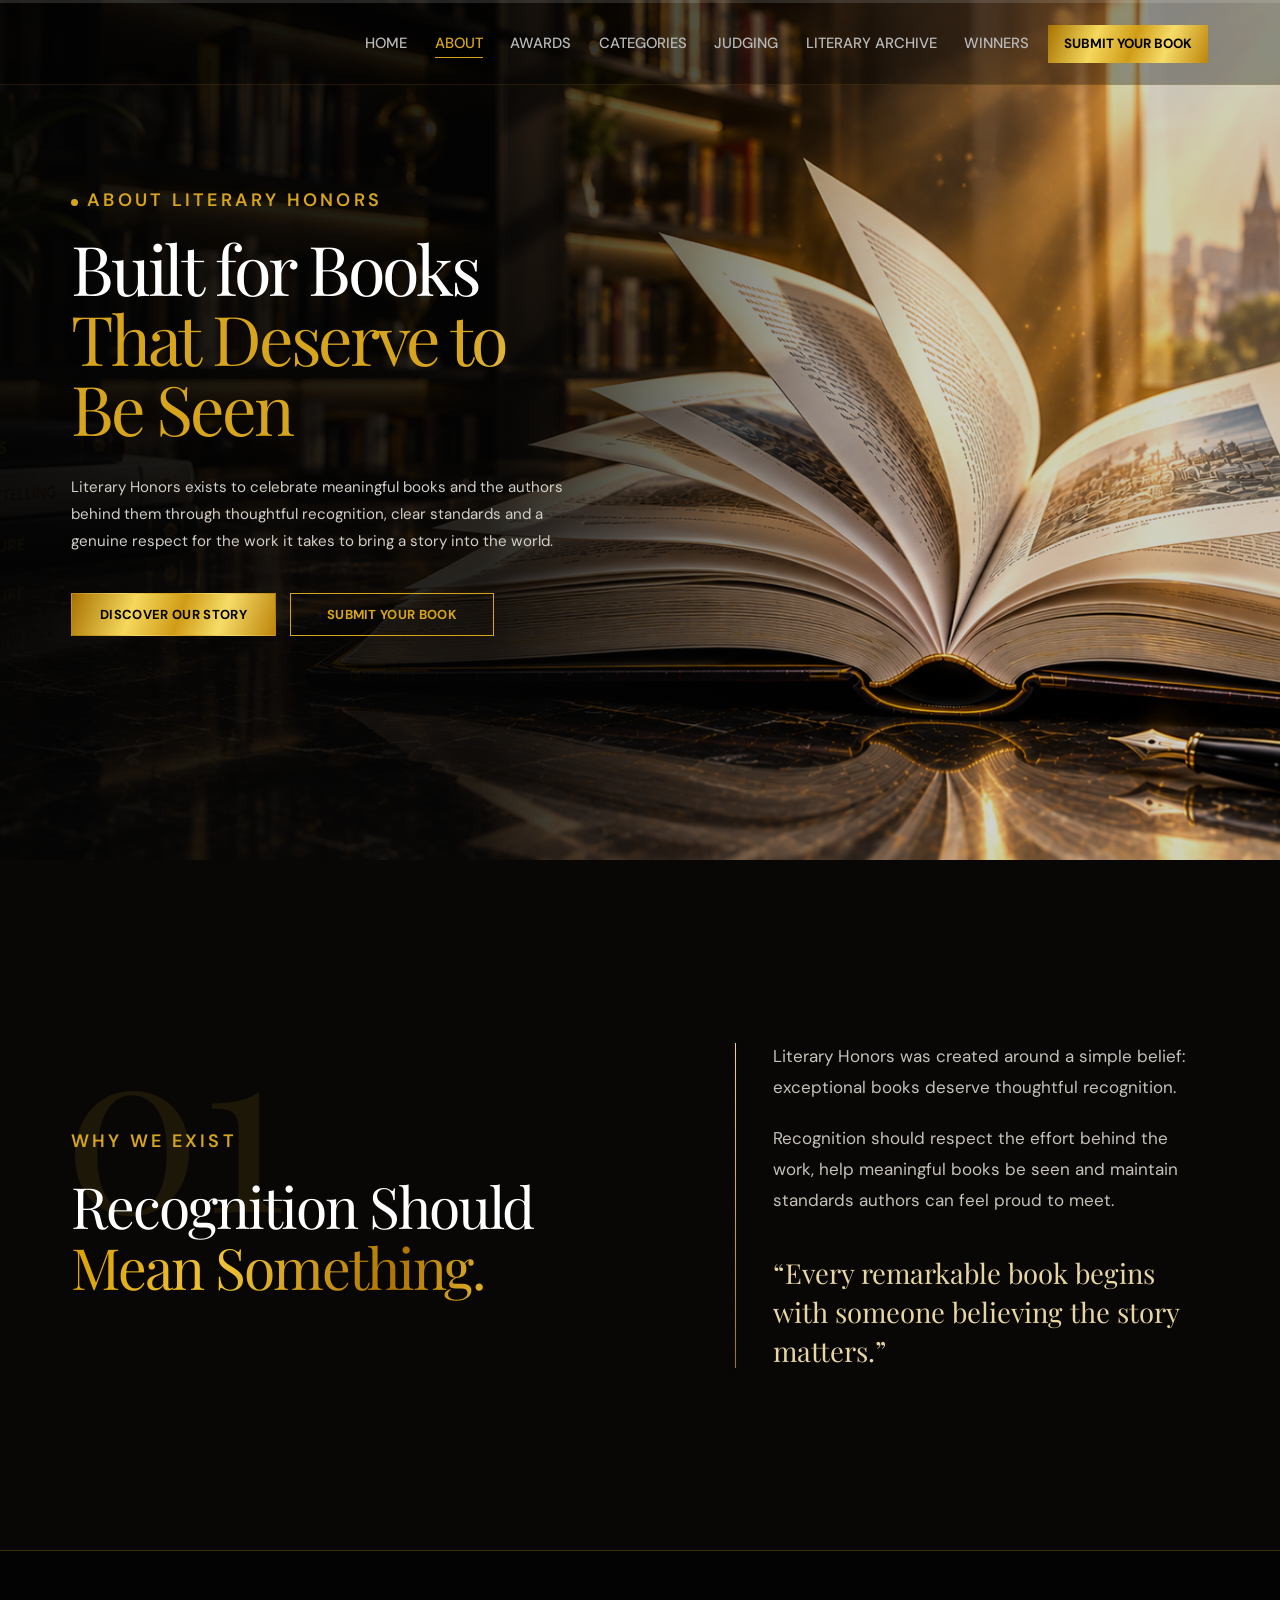
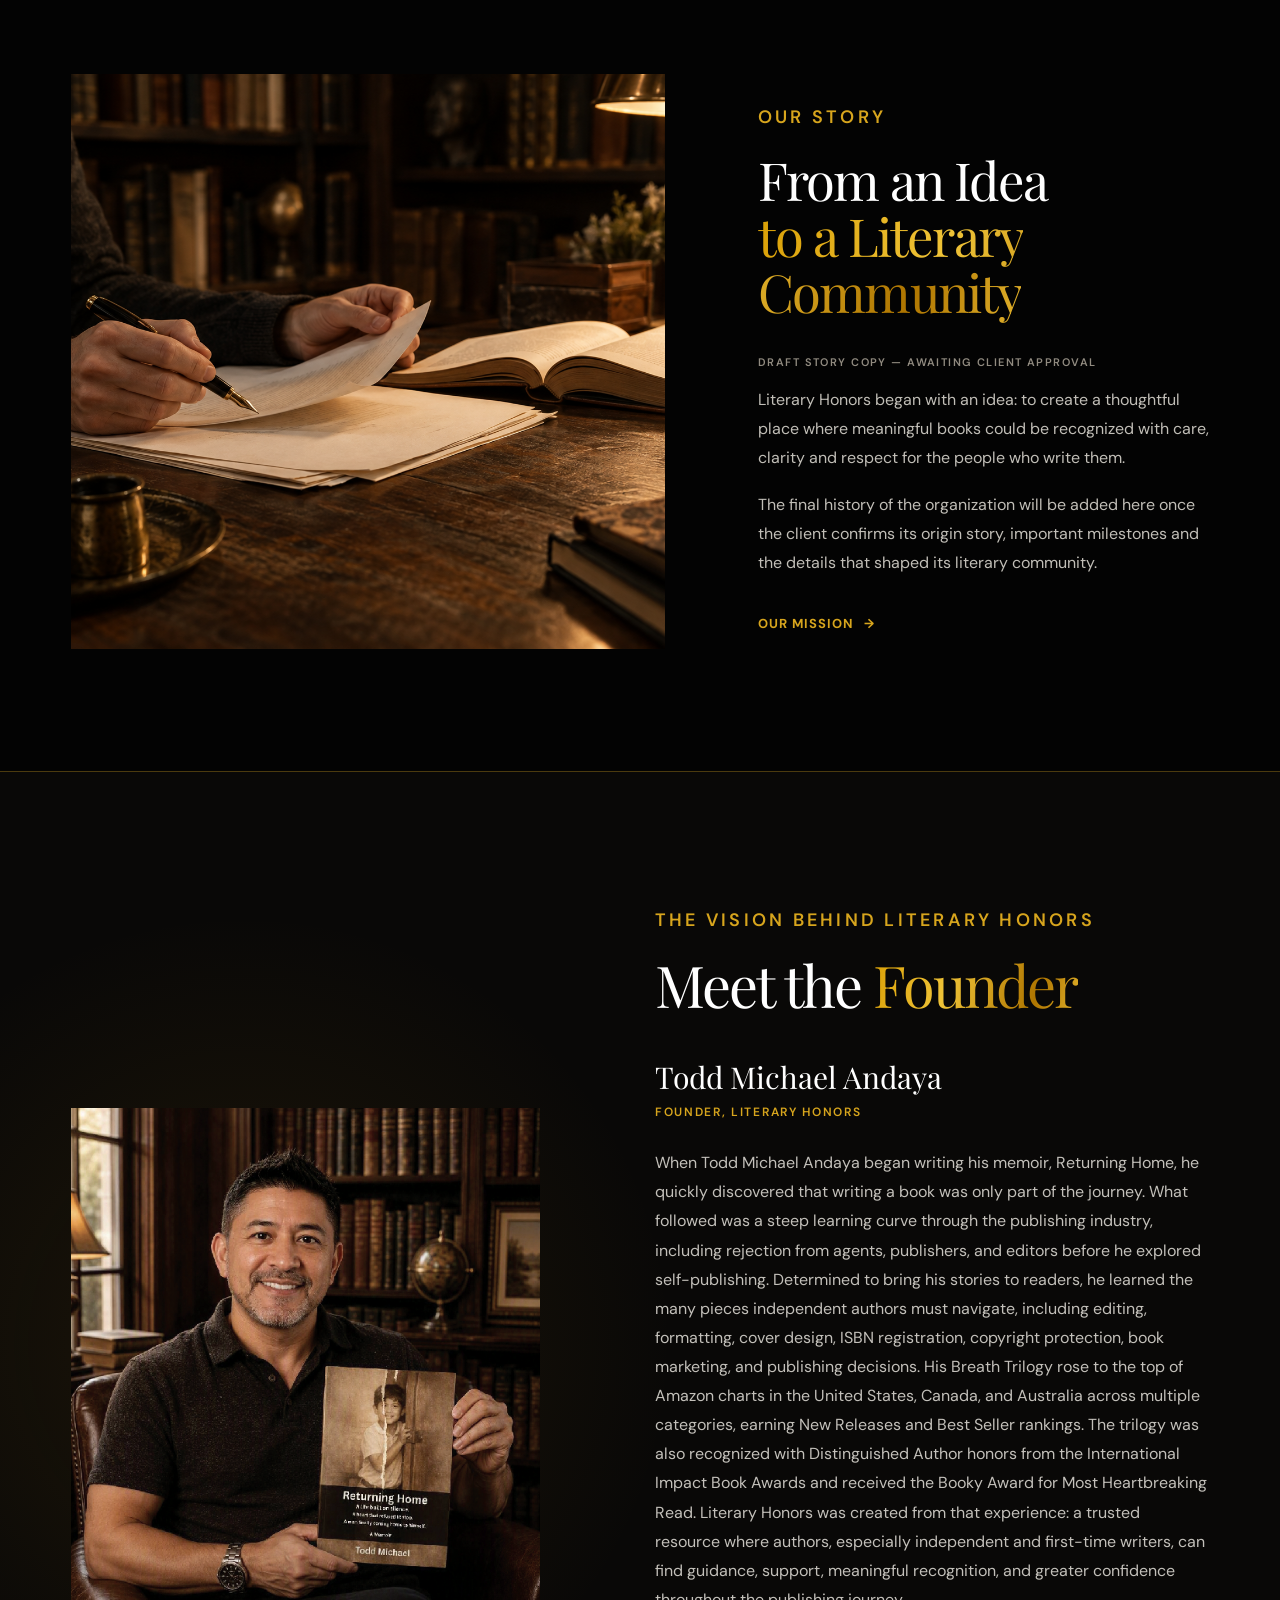
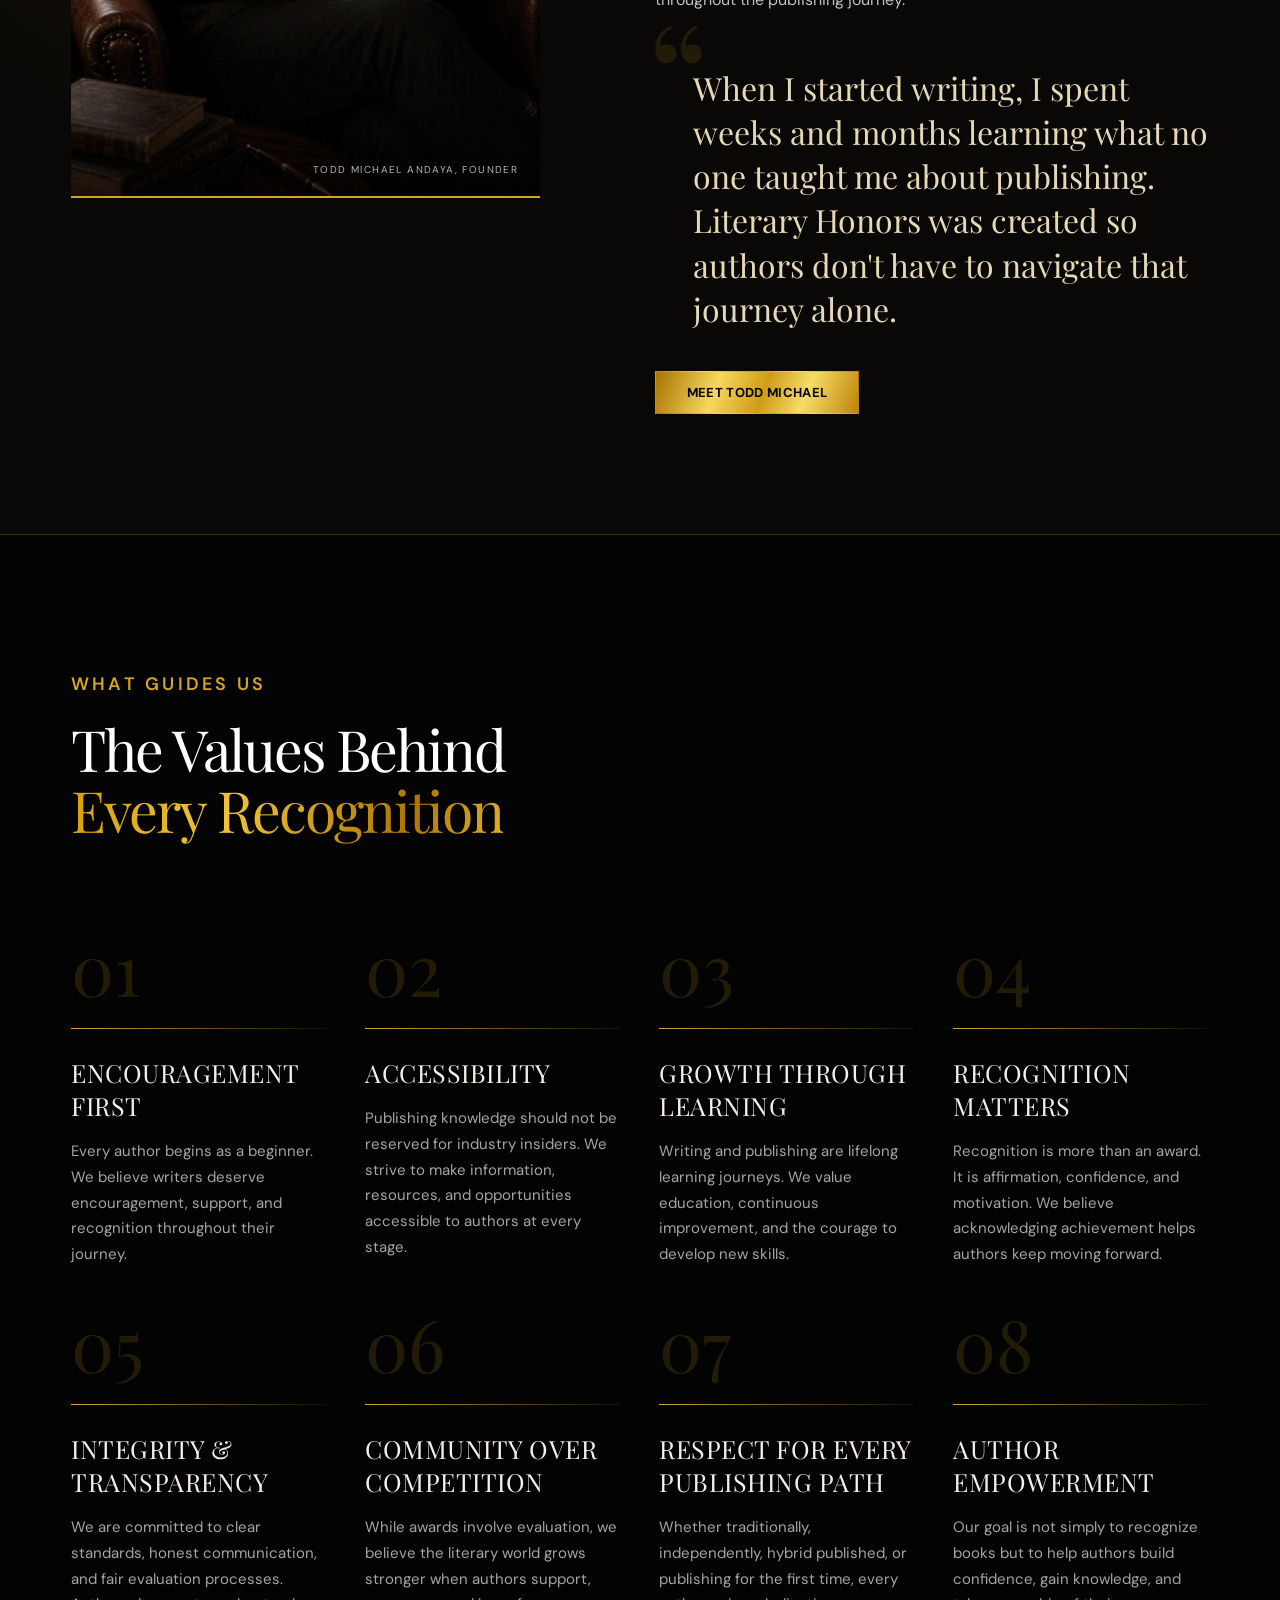
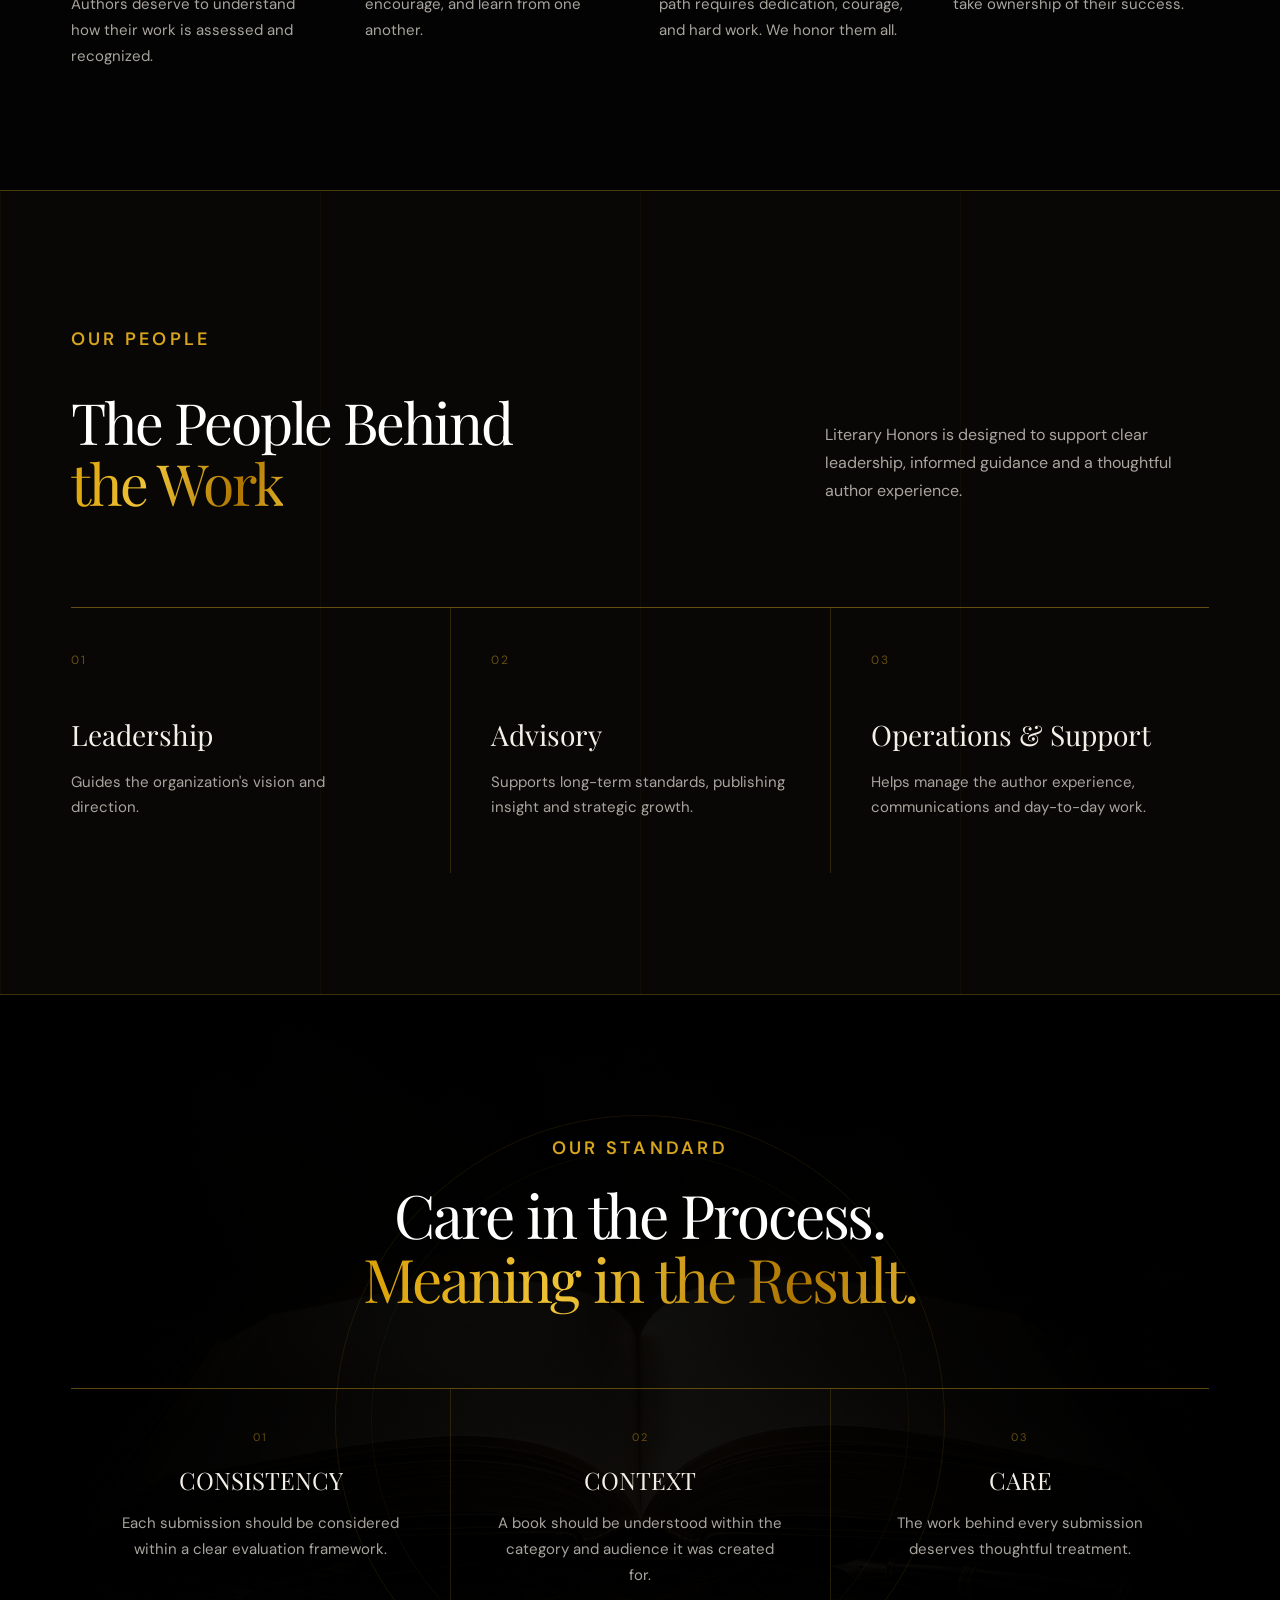
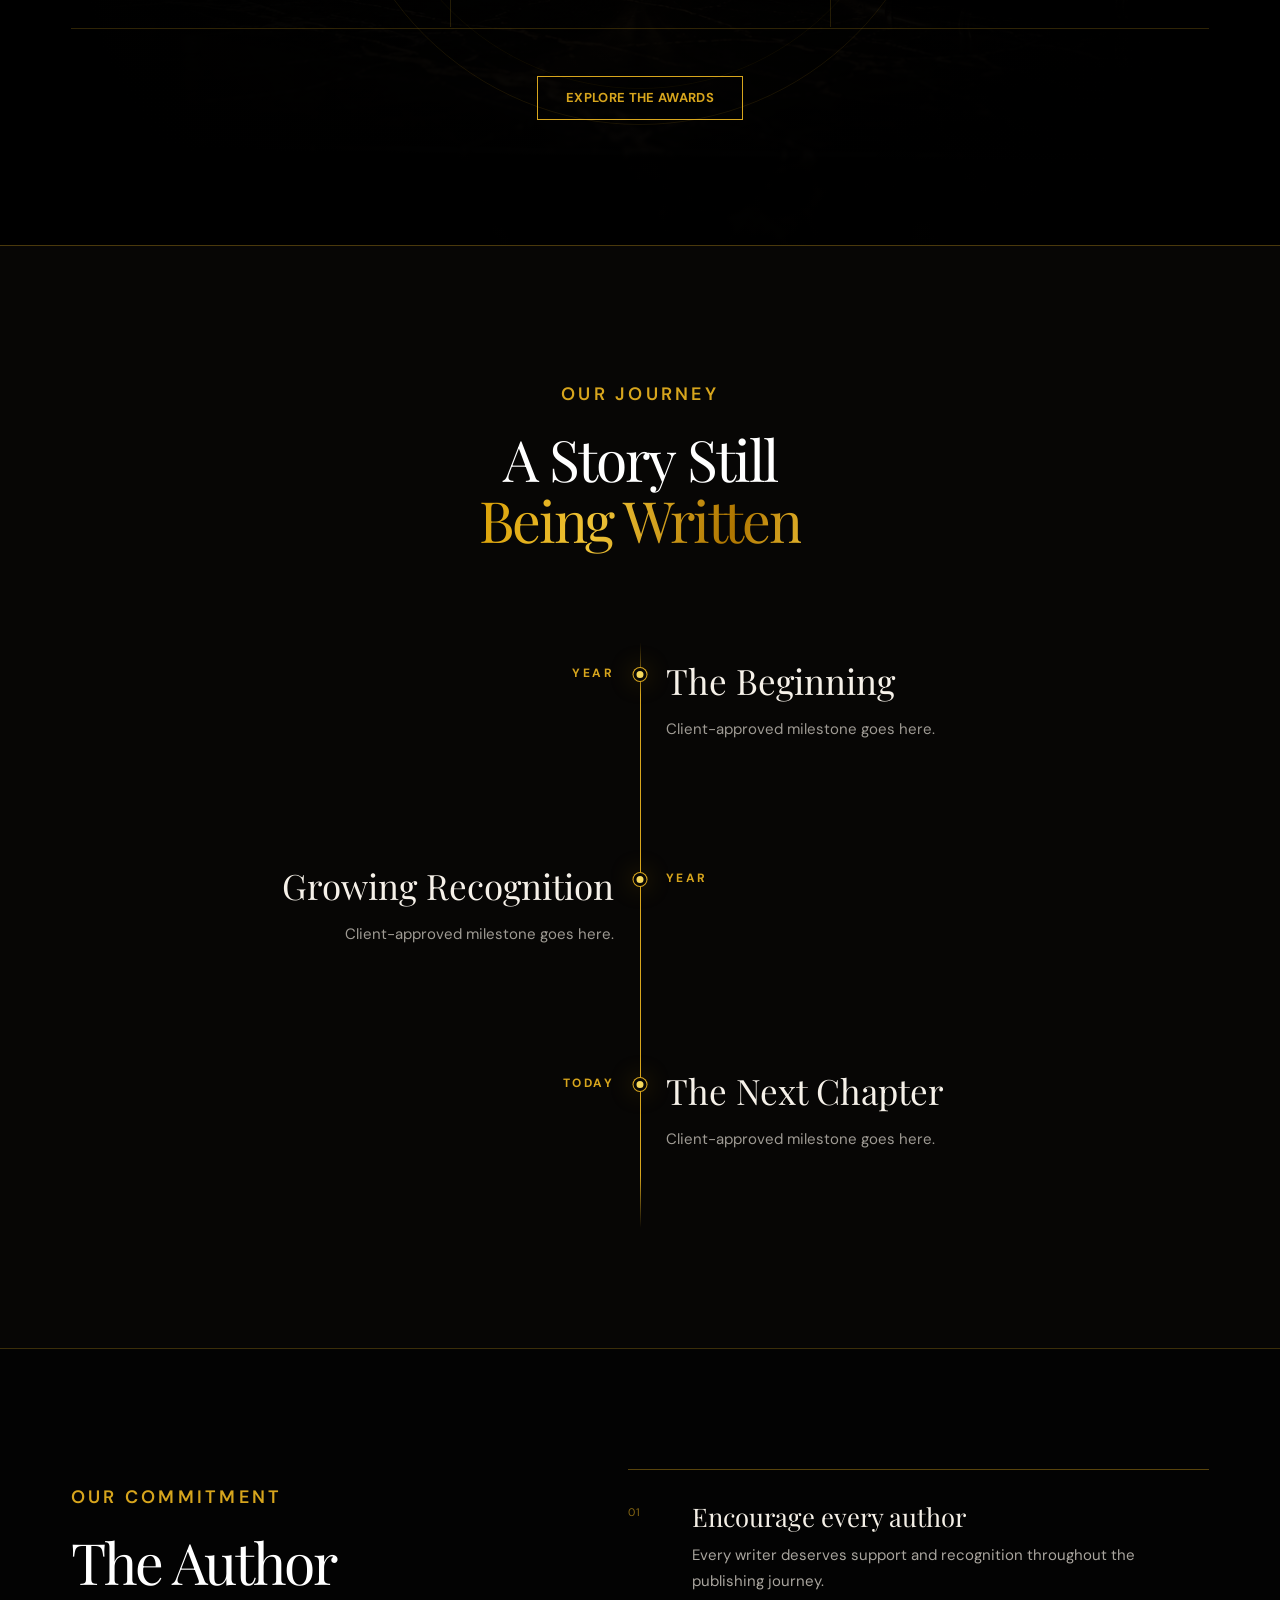
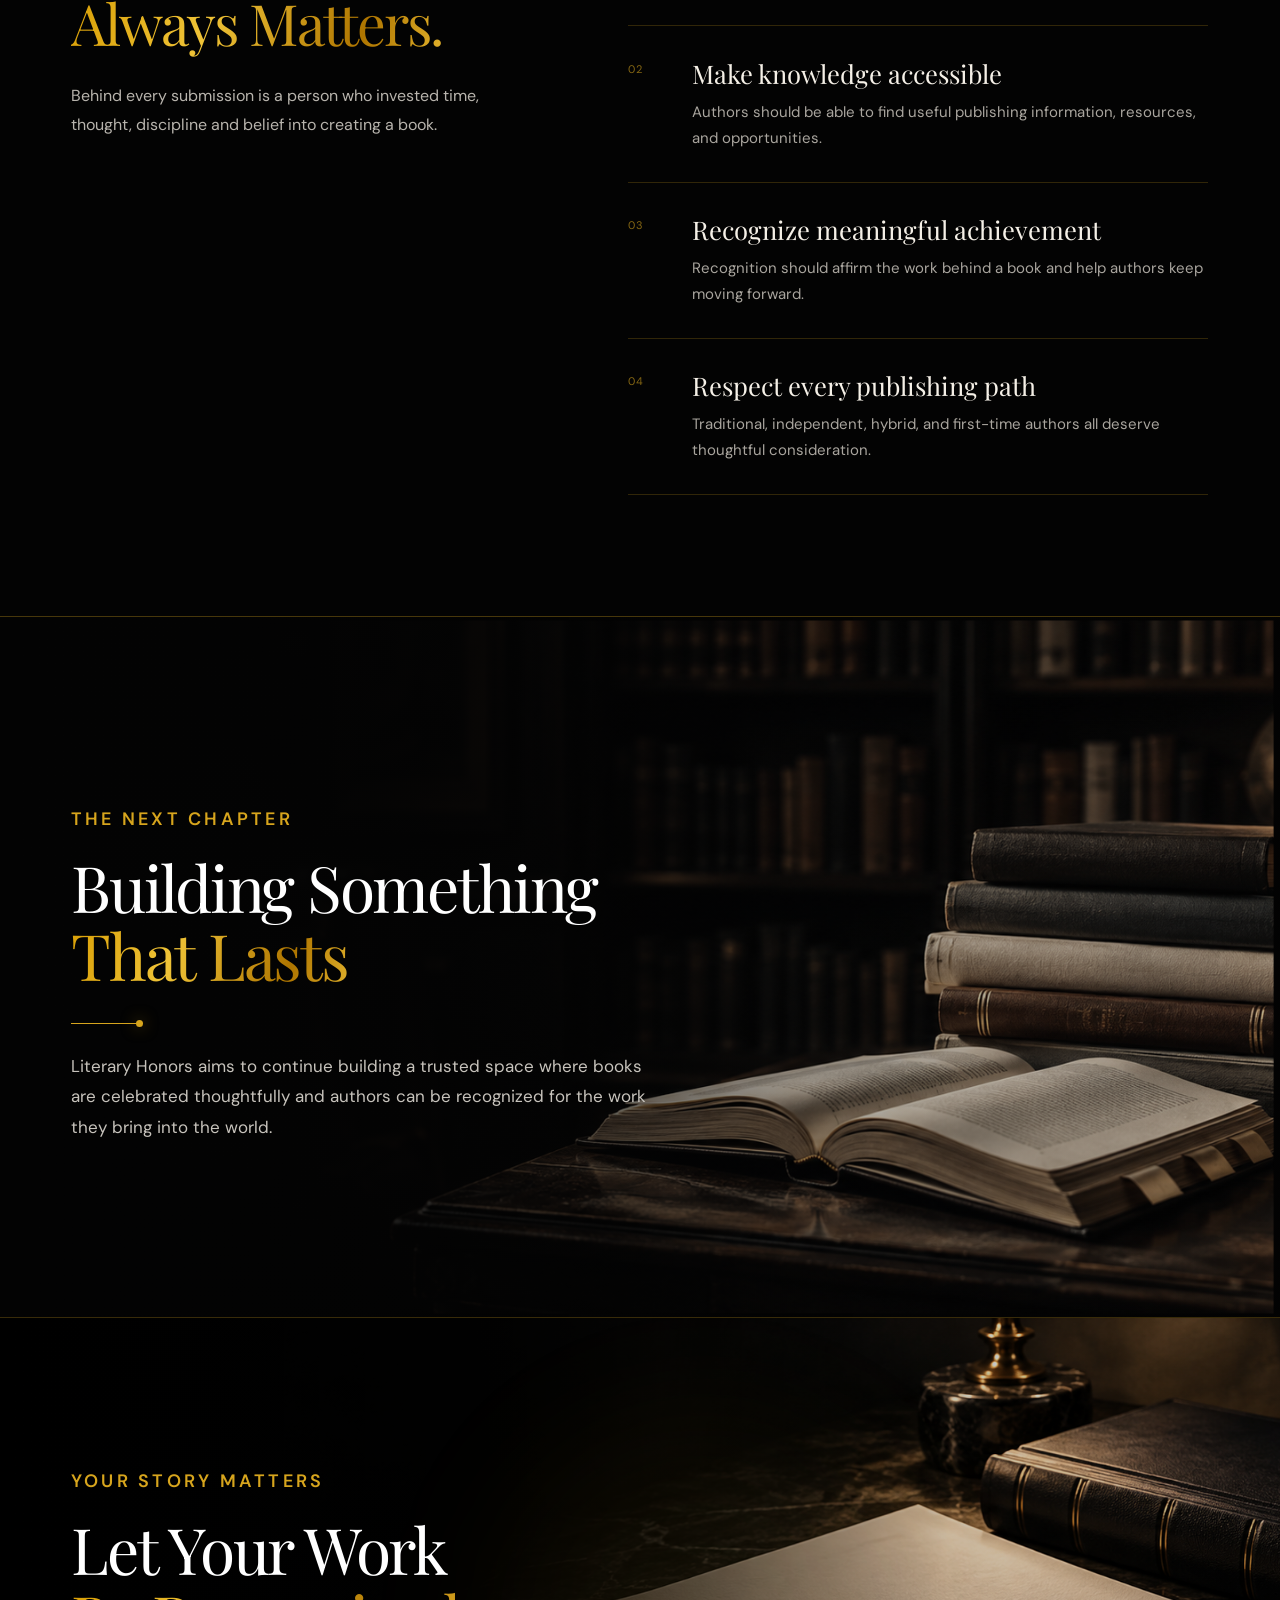
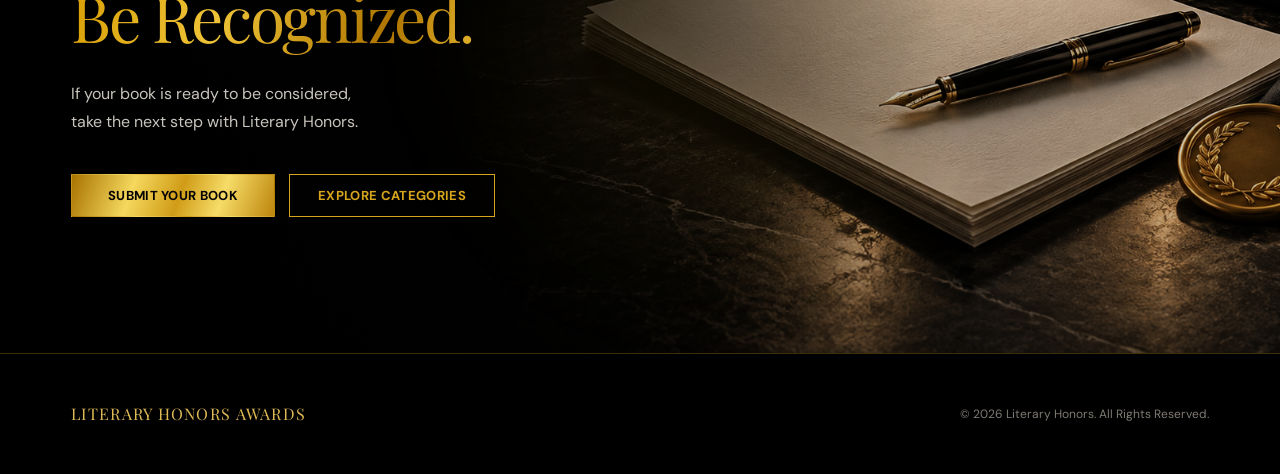
==== commit 8d45f39b: "Make every page usable on phones Below 800px the header previously hid the navigation links outright" ====
--- a/about.html
+++ b/about.html
@@ -204,6 +204,7 @@
     <script src="assets/js/about-data.js" defer></script>
     <script src="assets/js/about.js" defer></script>
     <script src="assets/js/script.js" defer></script>
+    <script src="assets/js/nav.js" defer></script>
 </body>
 
 </html>
--- a/assets/css/style.css
+++ b/assets/css/style.css
@@ -289,16 +289,104 @@
     outline-offset: 3px;
 }
 
+.nav-toggle {
+    display: none;
+}
+
 @media (max-width: 800px) {
     .site-container {
         padding-inline: 20px;
     }
 
+    .header-inner {
+        justify-content: flex-end;
+        gap: 12px;
+    }
+
+    .nav-toggle {
+        position: relative;
+        z-index: 2;
+        display: inline-flex;
+        order: 3;
+        width: 42px;
+        height: 38px;
+        padding: 0;
+        flex-direction: column;
+        align-items: center;
+        justify-content: center;
+        gap: 5px;
+        border: 1px solid rgba(215, 165, 29, 0.42);
+        border-radius: 8px;
+        background: rgba(5, 5, 5, 0.6);
+        cursor: pointer;
+    }
+
+    .nav-toggle span {
+        display: block;
+        width: 18px;
+        height: 2px;
+        background: var(--gold);
+        transition: transform 240ms ease, opacity 200ms ease;
+    }
+
+    .site-header.nav-open .nav-toggle span:nth-child(1) {
+        transform: translateY(7px) rotate(45deg);
+    }
+
+    .site-header.nav-open .nav-toggle span:nth-child(2) {
+        opacity: 0;
+    }
+
+    .site-header.nav-open .nav-toggle span:nth-child(3) {
+        transform: translateY(-7px) rotate(-45deg);
+    }
+
+    .main-navigation {
+        position: fixed;
+        top: clamp(63px, 6.667vw, 96px);
+        right: 0;
+        left: 0;
+        max-height: calc(100vh - clamp(63px, 6.667vw, 96px));
+        overflow-y: auto;
+        flex-direction: column;
+        align-items: stretch;
+        gap: 0;
+        padding: 6px 20px 20px;
+        border-bottom: 1px solid rgba(215, 165, 29, 0.28);
+        background: rgba(5, 5, 5, 0.98);
+        opacity: 0;
+        transform: translateY(-10px);
+        pointer-events: none;
+        transition: opacity 220ms ease, transform 220ms ease;
+    }
+
+    .site-header.nav-open .main-navigation {
+        opacity: 1;
+        transform: translateY(0);
+        pointer-events: auto;
+    }
+
+    /* the desktop entrance animation parks items off-canvas; not in the panel */
+    .main-navigation > * {
+        opacity: 1;
+        transform: none;
+        animation: none;
+    }
+
     .navigation-link {
+        display: block;
+        padding: 15px 2px;
+        border-bottom: 1px solid rgba(215, 165, 29, 0.12);
+        font-size: 13px;
+        letter-spacing: 0.06em;
+    }
+
+    .navigation-link.active::after {
         display: none;
     }
 
     .header-cta {
+        order: 2;
         margin-left: 0;
     }
 
@@ -307,8 +395,16 @@
         min-height: 650px;
     }
 
+    /* the hero art is busy at phone widths; darken it under the copy */
     .hero-vignette {
-        background: rgba(0, 0, 0, 0.18);
+        background:
+            linear-gradient(
+                180deg,
+                rgba(0, 0, 0, 0.55) 0%,
+                rgba(0, 0, 0, 0.3) 26%,
+                rgba(0, 0, 0, 0.62) 52%,
+                rgba(0, 0, 0, 0.82) 100%
+            );
     }
 
     .hero-title {
@@ -762,9 +858,9 @@
     box-shadow: 0 18px 44px rgba(0, 0, 0, 0.62);
     opacity: 0.55;
     transform: scale(0.86);
-    transition: transform 900ms cubic-bezier(0.22, 0.61, 0.36, 1),
-        opacity 900ms cubic-bezier(0.22, 0.61, 0.36, 1),
-        border-color 700ms ease, box-shadow 700ms ease;
+    transition: transform 650ms cubic-bezier(0.22, 0.61, 0.36, 1),
+        opacity 650ms cubic-bezier(0.22, 0.61, 0.36, 1),
+        border-color 500ms ease, box-shadow 500ms ease;
 }
 
 .award-card img {
@@ -900,9 +996,9 @@
     min-height: 820px;
     padding: 86px 0 78px;
     background:
-        linear-gradient(90deg, rgba(2, 2, 2, 0.96) 0%, rgba(2, 2, 2, 0.83) 35%, rgba(2, 2, 2, 0.42) 68%, rgba(2, 2, 2, 0.72) 100%),
-        linear-gradient(0deg, rgba(2, 2, 2, 0.84), rgba(2, 2, 2, 0.3) 45%, rgba(2, 2, 2, 0.9)),
-        url("../images/hero-section-image.jpeg") center / cover no-repeat,
+        radial-gradient(60% 46% at 18% 16%, rgba(215, 165, 29, 0.16), transparent 72%),
+        radial-gradient(52% 44% at 86% 74%, rgba(215, 165, 29, 0.12), transparent 70%),
+        radial-gradient(100% 70% at 50% 0%, rgba(245, 216, 93, 0.06), transparent 68%),
         #020202;
 }
 
@@ -1628,8 +1724,12 @@
         grid-template-columns: 1fr 1fr;
     }
 
+    .stat-item {
+        padding: 14px 10px;
+    }
+
     .stat-item strong {
-        font-size: 26px;
+        font-size: clamp(19px, 5.4vw, 26px);
     }
 
     .stat-item span {
@@ -1776,10 +1876,11 @@
     min-height: 720px;
     font-family: "DM Sans", Arial, sans-serif;
     background:
-        linear-gradient(90deg, rgba(2, 2, 2, 0.92) 0%, rgba(2, 2, 2, 0.72) 31%, rgba(2, 2, 2, 0.55) 100%),
-        linear-gradient(0deg, rgba(2, 2, 2, 0.86), rgba(2, 2, 2, 0.22) 45%, rgba(2, 2, 2, 0.92)),
-        url("../images/about-open-book.png") left bottom / 48% auto no-repeat,
-        url("../images/hero-section-image.jpeg") center / cover no-repeat,
+        radial-gradient(55% 48% at 12% 22%, rgba(215, 165, 29, 0.12), transparent 70%),
+        radial-gradient(48% 42% at 88% 78%, rgba(215, 165, 29, 0.08), transparent 70%),
+        linear-gradient(90deg, rgba(5, 5, 5, 0.52) 0%, rgba(5, 5, 5, 0.9) 30%, #050505 42%),
+        linear-gradient(0deg, rgba(5, 5, 5, 0.3) 0%, rgba(5, 5, 5, 0.66) 55%, #050505 82%),
+        url("../images/about-open-book.png") left bottom / 34% auto no-repeat,
         #050505;
     border-top: 1px solid rgba(215, 165, 29, 0.25);
     border-bottom: 1px solid rgba(215, 165, 29, 0.15);
@@ -1927,12 +2028,42 @@
    ========================================================= */
 
 .judging-process-grid {
+    position: relative;
     display: grid;
     grid-template-columns: repeat(3, minmax(0, 1fr));
     gap: clamp(28px, 2.95vw, 56px);
     margin-bottom: 0;
 }
 
+.judging-process-grid::before,
+.judging-process-grid::after {
+    position: absolute;
+    top: 27%;
+    z-index: 4;
+    display: grid;
+    width: 46px;
+    height: 46px;
+    border: 1px solid rgba(215, 165, 29, 0.85);
+    border-radius: 50%;
+    background: #050505;
+    color: var(--gold);
+    font-family: "DM Sans", Arial, sans-serif;
+    font-size: 22px;
+    line-height: 1;
+    content: "→";
+    place-items: center;
+    transform: translate(-50%, -50%);
+    pointer-events: none;
+}
+
+.judging-process-grid::before {
+    left: calc(33.333% - clamp(28px, 2.95vw, 56px) / 6);
+}
+
+.judging-process-grid::after {
+    left: calc(66.666% + clamp(28px, 2.95vw, 56px) / 6);
+}
+
 
 /* each process column */
 
@@ -1940,13 +2071,13 @@
     position: relative;
     min-height: 575px;
     overflow: hidden;
-    padding: 34px 40px 42px;
+    padding: 34px 24px 42px;
     border: 1px solid rgba(215, 165, 29, 0.58);
     border-radius: 20px;
     background:
-        linear-gradient(180deg, rgba(0, 0, 0, 0.42) 0%, rgba(0, 0, 0, 0.72) 53%, rgba(0, 0, 0, 0.46) 100%),
-        url("../images/about-open-book.png") center bottom / 110% auto no-repeat,
-        rgba(3, 3, 3, 0.85);
+        linear-gradient(180deg, #070707 0%, #070707 70%, rgba(7, 7, 7, 0.92) 76%, rgba(7, 7, 7, 0.45) 86%, rgba(7, 7, 7, 0.38) 100%),
+        url("../images/about-open-book.png") center bottom / 100% 27% no-repeat,
+        #070707;
     box-shadow: inset 0 0 45px rgba(215, 165, 29, 0.08), 0 24px 70px rgba(0, 0, 0, 0.42);
     text-align: center;
     transition: border-color 420ms ease, box-shadow 420ms ease, transform 420ms ease;
@@ -1954,40 +2085,18 @@
 
 .judging-process-card:nth-child(2) {
     background-image:
-        linear-gradient(180deg, rgba(0, 0, 0, 0.42) 0%, rgba(0, 0, 0, 0.78) 53%, rgba(0, 0, 0, 0.48) 100%),
+        linear-gradient(180deg, #070707 0%, #070707 70%, rgba(7, 7, 7, 0.92) 76%, rgba(7, 7, 7, 0.45) 86%, rgba(7, 7, 7, 0.38) 100%),
         url("../images/categories-hero.png");
     background-position: center, center bottom;
-    background-size: auto, cover;
+    background-size: auto, 100% 27%;
 }
 
 .judging-process-card:nth-child(3) {
     background-image:
-        linear-gradient(180deg, rgba(0, 0, 0, 0.42) 0%, rgba(0, 0, 0, 0.78) 53%, rgba(0, 0, 0, 0.48) 100%),
+        linear-gradient(180deg, #070707 0%, #070707 70%, rgba(7, 7, 7, 0.92) 76%, rgba(7, 7, 7, 0.45) 86%, rgba(7, 7, 7, 0.38) 100%),
         url("../images/awards-hero.png");
     background-position: center, center bottom;
-    background-size: auto, cover;
-}
-
-.judging-process-card::after {
-    content: "->";
-    position: absolute;
-    top: 29%;
-    right: calc(clamp(28px, 2.95vw, 56px) / -2 - 27px);
-    z-index: 4;
-    display: grid;
-    width: 55px;
-    height: 55px;
-    place-items: center;
-    border: 1px solid var(--gold);
-    border-radius: 50%;
-    color: var(--gold);
-    background: rgba(0, 0, 0, 0.82);
-    font-size: 30px;
-    line-height: 1;
-}
-
-.judging-process-card:last-child::after {
-    display: none;
+    background-size: auto, 100% 27%;
 }
 
 .judging-card-icon {
@@ -2040,14 +2149,10 @@
         "Playfair Display",
         Georgia,
         serif;
-    font-size: clamp(30px, 2.2vw, 43px);
+    font-size: clamp(20px, 1.5vw, 30px);
     font-weight: 500;
-    line-height: 1;
-}
-
-.judging-process-card:nth-child(3) h3 {
-    font-size: clamp(26px, 1.85vw, 36px);
-    line-height: 1.08;
+    line-height: 1.04;
+    white-space: nowrap;
 }
 
 .judging-process-card h3::after {
@@ -2064,9 +2169,9 @@
 
 .judging-process-card p {
     margin: 0;
-    color: rgba(255, 255, 255, 0.74);
-    font-size: clamp(16px, 1.08vw, 20px);
-    line-height: 1.42;
+    color: rgba(255, 255, 255, 0.76);
+    font-size: clamp(15px, 0.98vw, 19px);
+    line-height: 1.46;
 }
 
 .judging-bottom-line {
@@ -2331,9 +2436,14 @@
         min-height: 410px;
     }
 
-    .judging-process-card::after,
+    .judging-process-grid::before,
+    .judging-process-grid::after,
     .judging-bottom-line {
         display: none;
+    }
+
+    .judging-process-card h3 {
+        white-space: normal;
     }
 
 }
@@ -2395,6 +2505,15 @@
     .judging-process-card {
         min-height: 385px;
         padding: 30px 24px;
+    }
+
+    .judging-process-grid::before,
+    .judging-process-grid::after {
+        display: none;
+    }
+
+    .judging-process-card h3 {
+        white-space: normal;
     }
 
 
@@ -2467,6 +2586,12 @@
 .main-navigation > :nth-child(7) { animation-delay: 500ms; }
 .main-navigation > :nth-child(8) { animation-delay: 570ms; }
 
+.header-inner > .header-cta {
+    opacity: 0;
+    transform: translateX(110vw);
+    animation: home-nav-enter 1200ms cubic-bezier(0.22, 1, 0.36, 1) 570ms both;
+}
+
 @keyframes home-nav-enter {
     to {
         opacity: 1;
